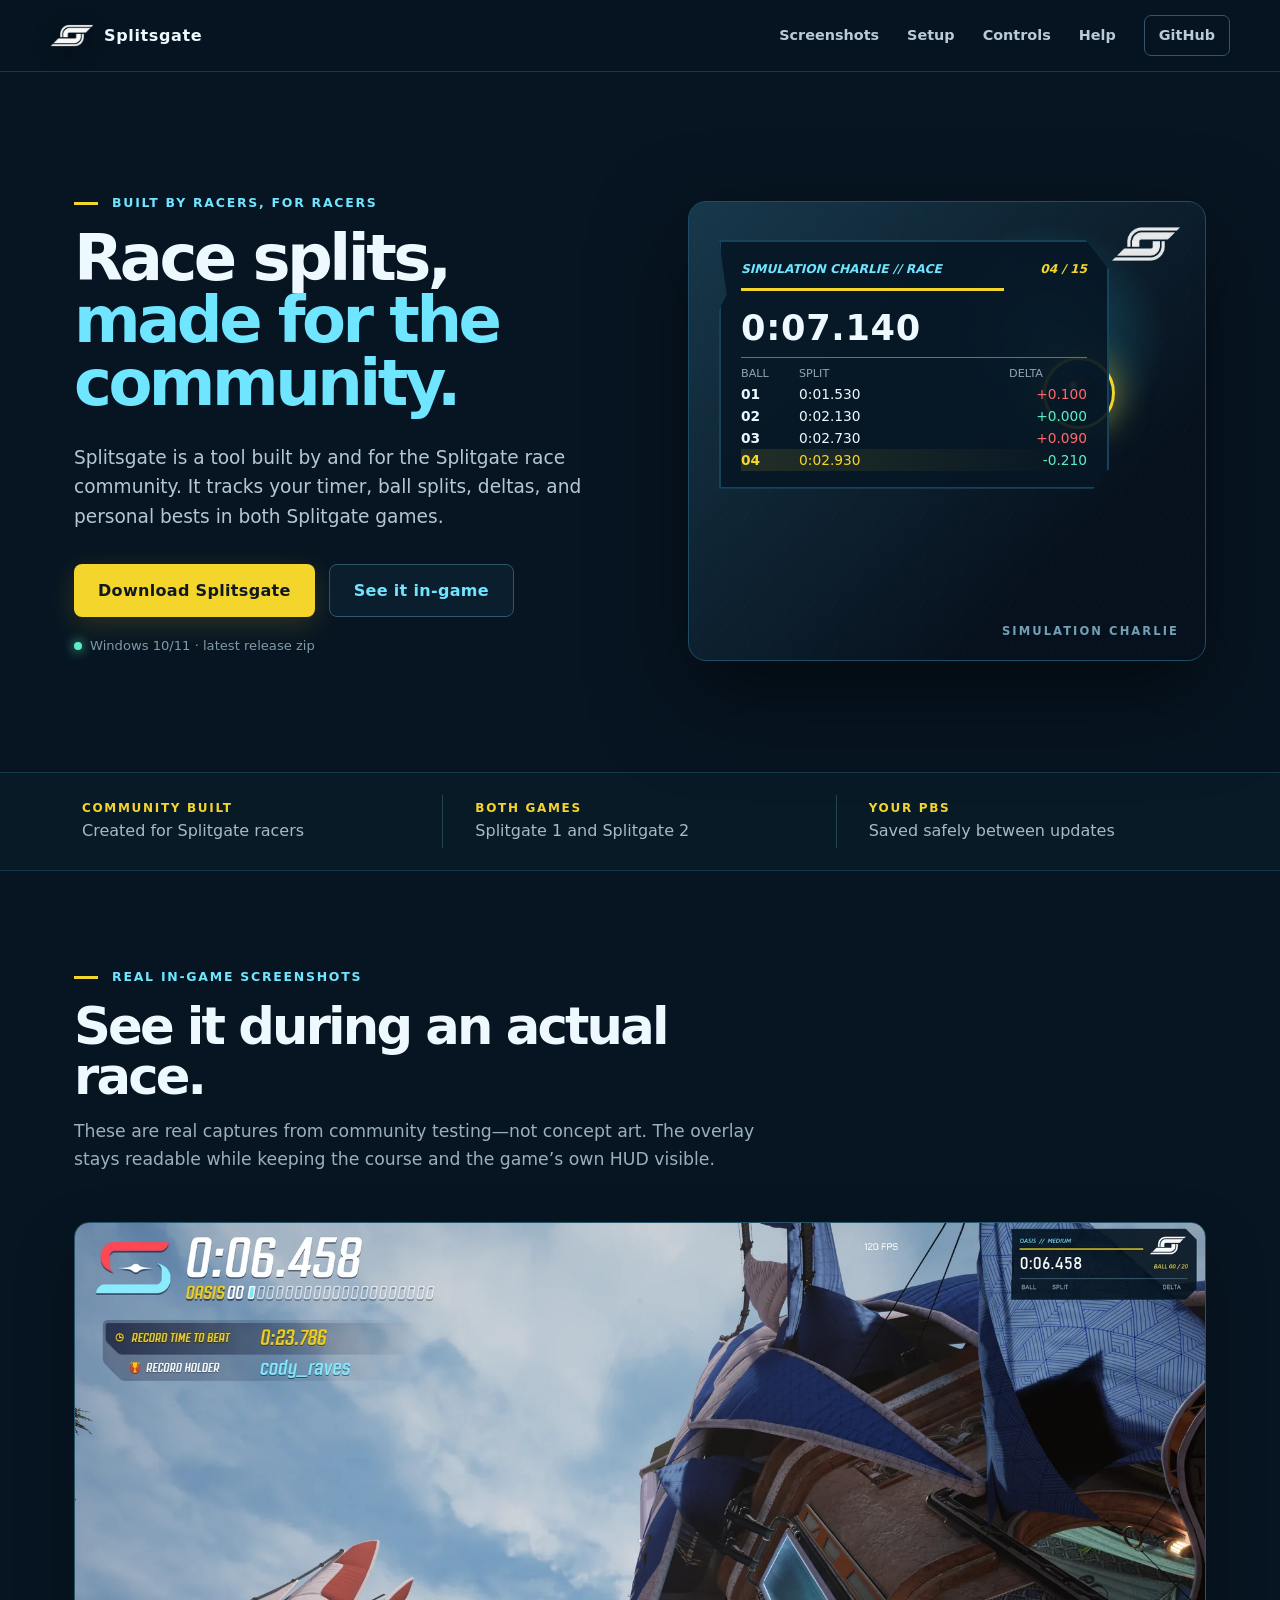
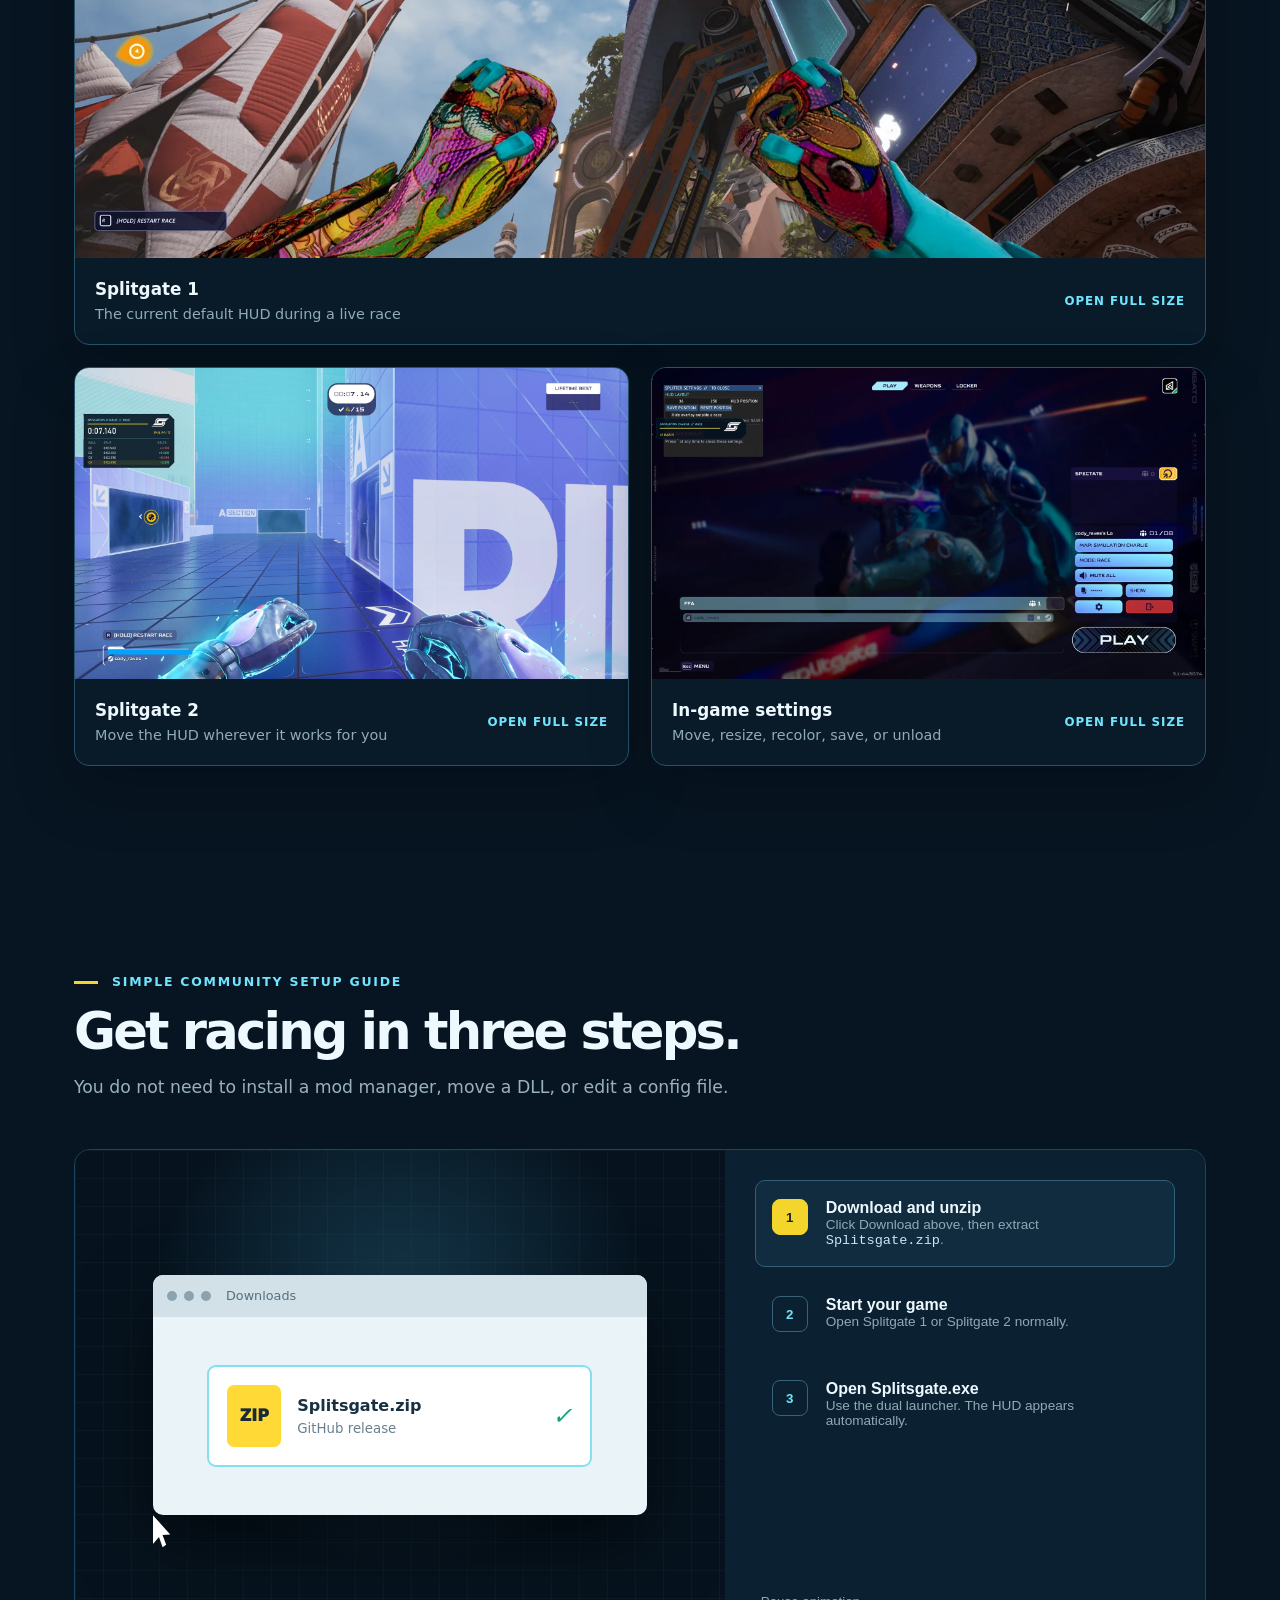
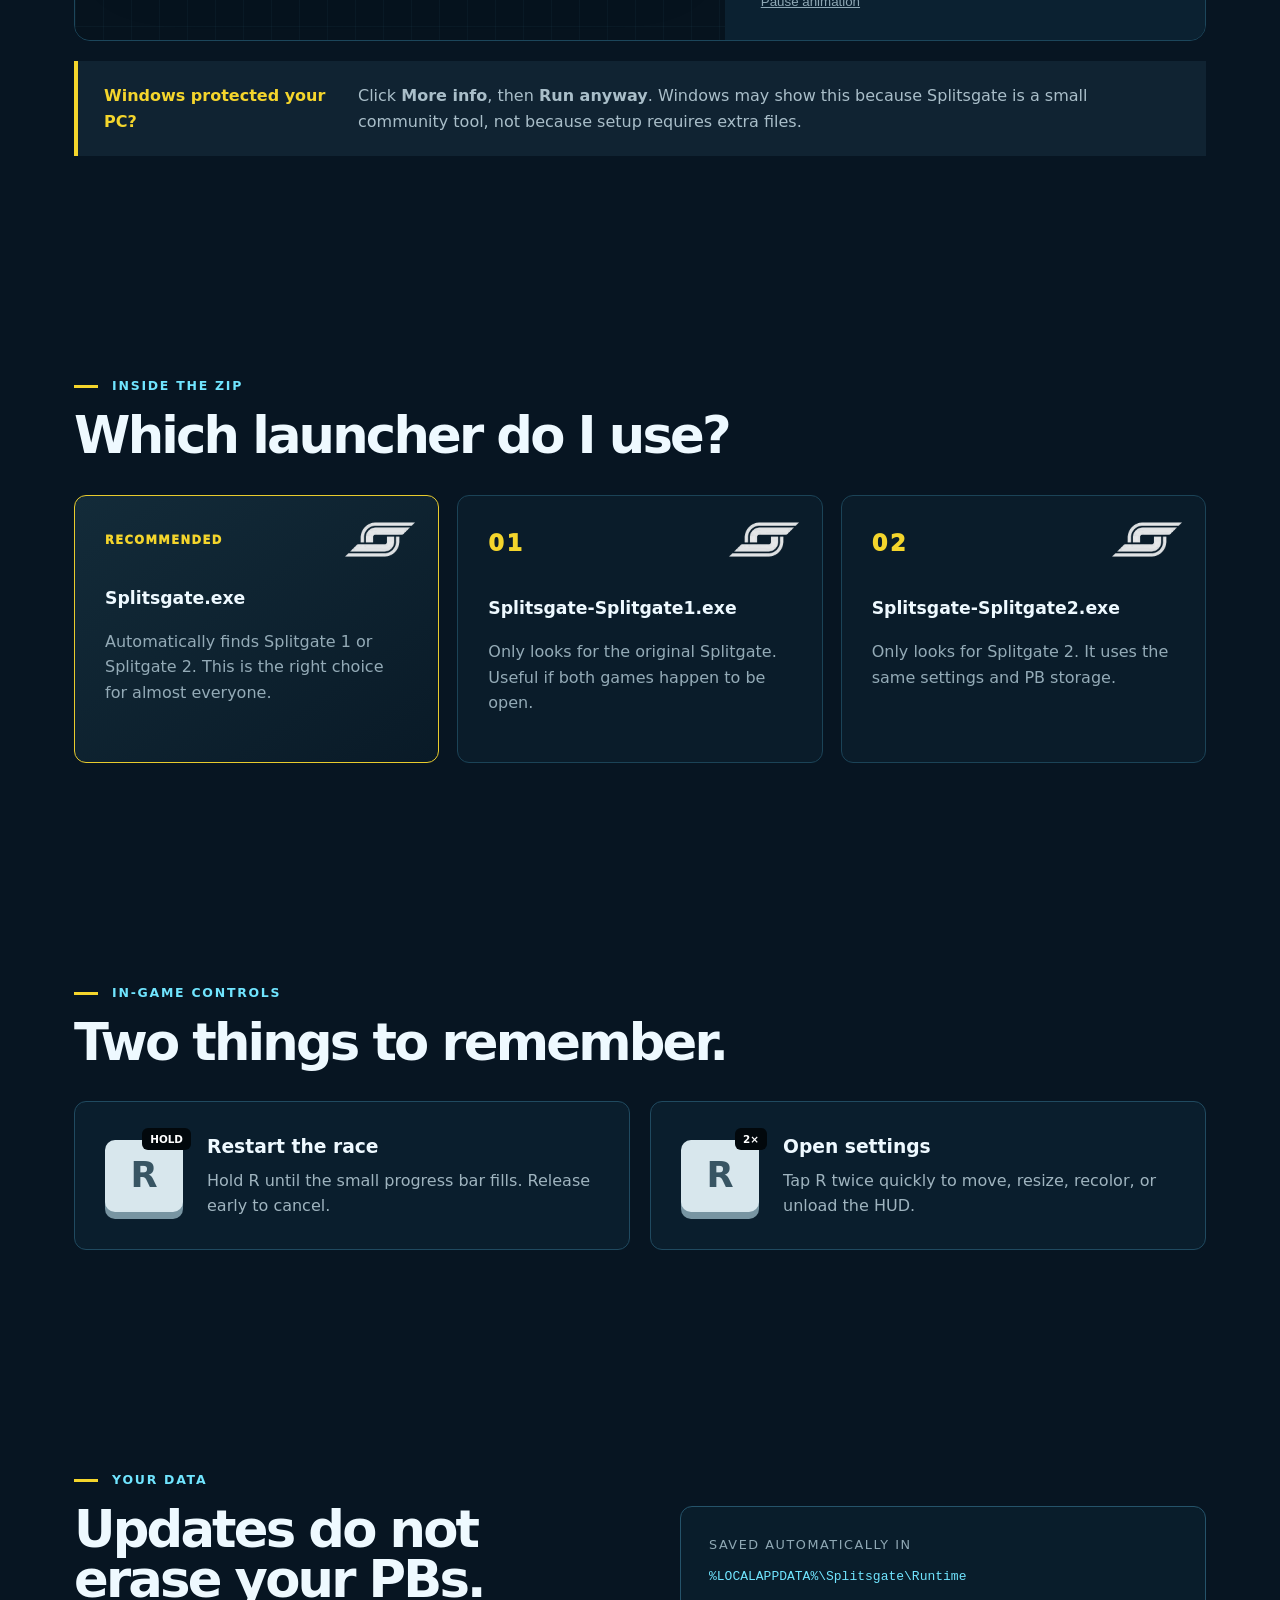
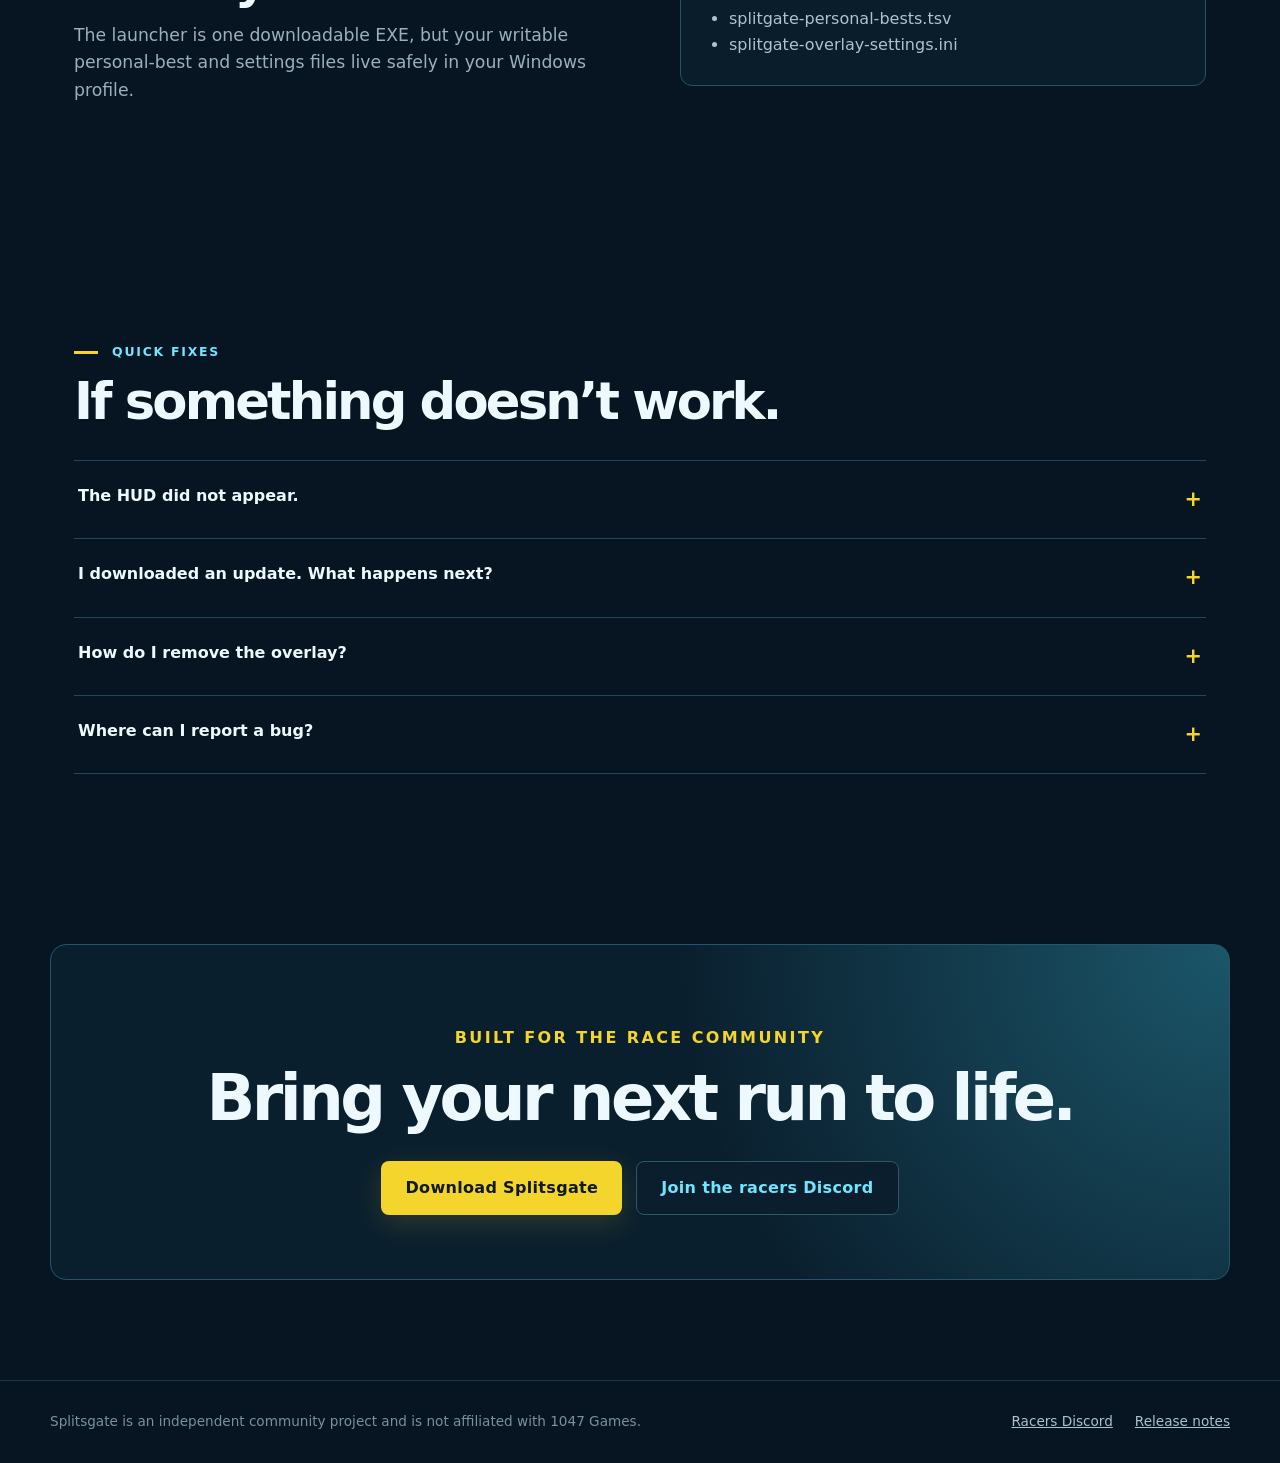
==== docs/index.html @ 1842e8c2 "Replace retired theme screenshot" ====
<!doctype html>
<html lang="en">
<head>
  <meta charset="utf-8">
  <meta name="viewport" content="width=device-width,initial-scale=1">
  <meta name="description" content="Splitsgate is a race splits overlay built by and for the Splitgate race community, with support for Splitgate 1 and Splitgate 2.">
  <meta name="theme-color" content="#071522">
  <title>Splitsgate — Community Race Overlay</title>
  <link rel="stylesheet" href="styles.css">
  <link rel="stylesheet" href="logos.css">
  <link rel="stylesheet" href="screenshots.css">
</head>
<body>
  <header class="nav">
    <a class="brand" href="#top" aria-label="Splitsgate home"><img class="brand-mark" src="assets/splitgate-mark.png" alt=""><span>Splitsgate</span></a>
    <nav aria-label="Main navigation">
      <a href="#screenshots">Screenshots</a><a href="#setup">Setup</a><a href="#controls">Controls</a><a href="#help">Help</a>
      <a class="nav-github" href="https://github.com/cody-raves/Splitsgate">GitHub</a>
    </nav>
  </header>

  <main id="top">
    <section class="hero">
      <div class="hero-copy">
        <p class="eyebrow"><span></span> Built by racers, for racers</p>
        <h1>Race splits,<br><em>made for the community.</em></h1>
        <p class="lead">Splitsgate is a tool built by and for the Splitgate race community. It tracks your timer, ball splits, deltas, and personal bests in both Splitgate games.</p>
        <div class="hero-actions">
          <a id="download-primary" class="button primary" href="https://github.com/cody-raves/Splitsgate/releases/latest/download/Splitsgate.zip">Download Splitsgate</a>
          <a class="button secondary" href="#screenshots">See it in-game</a>
        </div>
        <p class="release-note"><span id="release-dot"></span><span id="release-label">Windows 10/11 · latest release zip</span></p>
      </div>
      <div class="hud-demo" aria-label="Animated example of the Splitsgate overlay">
        <div class="scan"></div>
        <div class="game-label">SIMULATION CHARLIE</div>
        <img class="demo-logo" src="assets/splitgate-mark.png" alt="Splitgate mark">
        <div class="race-orb"></div>
        <div class="hud-card">
          <div class="hud-title"><span>SIMULATION CHARLIE // RACE</span><b>04 / 15</b></div>
          <div class="yellow-rule"></div>
          <div class="hud-time">0:07.140</div>
          <div class="hud-cols"><span>BALL</span><span>SPLIT</span><span>DELTA</span></div>
          <div class="split"><b>01</b><span>0:01.530</span><i class="bad">+0.100</i></div>
          <div class="split"><b>02</b><span>0:02.130</span><i>+0.000</i></div>
          <div class="split"><b>03</b><span>0:02.730</span><i class="bad">+0.090</i></div>
          <div class="split current"><b>04</b><span>0:02.930</span><i>-0.210</i></div>
        </div>
      </div>
    </section>

    <section class="trust-strip" aria-label="Project highlights">
      <div><strong>COMMUNITY BUILT</strong><span>Created for Splitgate racers</span></div>
      <div><strong>BOTH GAMES</strong><span>Splitgate 1 and Splitgate 2</span></div>
      <div><strong>YOUR PBS</strong><span>Saved safely between updates</span></div>
    </section>

    <section id="screenshots" class="section screenshots">
      <div class="section-heading">
        <p class="eyebrow"><span></span> Real in-game screenshots</p>
        <h2>See it during an actual race.</h2>
        <p>These are real captures from community testing—not concept art. The overlay stays readable while keeping the course and the game’s own HUD visible.</p>
      </div>
      <div class="screenshot-grid">
        <figure class="screenshot-card featured">
          <a href="assets/in-game-splitgate1.webp" target="_blank" rel="noopener"><img src="assets/in-game-splitgate1.webp" alt="Current default Splitsgate overlay during a Splitgate 1 race" loading="lazy"></a>
          <figcaption><div><strong>Splitgate 1</strong><span>The current default HUD during a live race</span></div><b>Open full size</b></figcaption>
        </figure>
        <figure class="screenshot-card">
          <a href="assets/in-game-splitgate2.webp" target="_blank" rel="noopener"><img src="assets/in-game-splitgate2.webp" alt="Splitsgate overlay positioned on the left during a Splitgate 2 race" loading="lazy"></a>
          <figcaption><div><strong>Splitgate 2</strong><span>Move the HUD wherever it works for you</span></div><b>Open full size</b></figcaption>
        </figure>
        <figure class="screenshot-card">
          <a href="assets/settings-menu.webp" target="_blank" rel="noopener"><img src="assets/settings-menu.webp" alt="Splitsgate settings menu for moving and configuring the overlay" loading="lazy"></a>
          <figcaption><div><strong>In-game settings</strong><span>Move, resize, recolor, save, or unload</span></div><b>Open full size</b></figcaption>
        </figure>
      </div>
    </section>

    <section id="setup" class="section setup">
      <div class="section-heading">
        <p class="eyebrow"><span></span> Simple community setup guide</p>
        <h2>Get racing in three steps.</h2>
        <p>You do not need to install a mod manager, move a DLL, or edit a config file.</p>
      </div>

      <div class="tutorial">
        <div class="tutorial-stage" aria-live="polite">
          <div class="desktop-grid"></div>
          <div class="scene scene-download active" data-scene="0">
            <div class="browser-window">
              <div class="window-bar"><i></i><i></i><i></i><span>Downloads</span></div>
              <div class="download-file"><span class="zip-icon">ZIP</span><div><b>Splitsgate.zip</b><small>GitHub release</small></div><em>✓</em></div>
              <div class="cursor cursor-one"></div>
            </div>
          </div>
          <div class="scene scene-game" data-scene="1">
            <div class="game-window"><div class="game-logo"><img src="assets/splitgate-mark.png" alt=""><strong>SPLITGATE</strong></div><p>Start the game and wait for the menu.</p><div class="status-pill">GAME RUNNING</div></div>
            <div class="cursor cursor-two"></div>
          </div>
          <div class="scene scene-launch" data-scene="2">
            <div class="folder-window">
              <div class="window-bar"><i></i><i></i><i></i><span>Splitsgate</span></div>
              <div class="exe-file"><span class="exe-icon"><img src="assets/splitgate-mark.png" alt=""></span><b>Splitsgate.exe</b><small>Double-click</small></div>
              <div class="mini-overlay">HUD LOADED <span>✓</span></div>
            </div>
            <div class="cursor cursor-three"></div>
          </div>
        </div>

        <div class="tutorial-steps" role="tablist" aria-label="Setup tutorial steps">
          <button class="tutorial-step active" data-step="0" role="tab" aria-selected="true"><b>1</b><span><strong>Download and unzip</strong><small>Click Download above, then extract <code>Splitsgate.zip</code>.</small></span></button>
          <button class="tutorial-step" data-step="1" role="tab" aria-selected="false"><b>2</b><span><strong>Start your game</strong><small>Open Splitgate 1 or Splitgate 2 normally.</small></span></button>
          <button class="tutorial-step" data-step="2" role="tab" aria-selected="false"><b>3</b><span><strong>Open Splitsgate.exe</strong><small>Use the dual launcher. The HUD appears automatically.</small></span></button>
          <button id="tutorial-toggle" class="pause" type="button" aria-label="Pause animated tutorial">Pause animation</button>
        </div>
      </div>

      <aside class="windows-note"><b>Windows protected your PC?</b><span>Click <strong>More info</strong>, then <strong>Run anyway</strong>. Windows may show this because Splitsgate is a small community tool, not because setup requires extra files.</span></aside>
    </section>

    <section class="section launchers">
      <div class="section-heading compact"><p class="eyebrow"><span></span> Inside the zip</p><h2>Which launcher do I use?</h2></div>
      <div class="launcher-grid">
        <article class="launcher recommended"><img class="launcher-logo" src="assets/splitgate-mark.png" alt=""><span class="tag">RECOMMENDED</span><h3>Splitsgate.exe</h3><p>Automatically finds Splitgate 1 or Splitgate 2. This is the right choice for almost everyone.</p></article>
        <article class="launcher"><img class="launcher-logo" src="assets/splitgate-mark.png" alt=""><span class="game-number">01</span><h3>Splitsgate-Splitgate1.exe</h3><p>Only looks for the original Splitgate. Useful if both games happen to be open.</p></article>
        <article class="launcher"><img class="launcher-logo" src="assets/splitgate-mark.png" alt=""><span class="game-number">02</span><h3>Splitsgate-Splitgate2.exe</h3><p>Only looks for Splitgate 2. It uses the same settings and PB storage.</p></article>
      </div>
    </section>

    <section id="controls" class="section controls">
      <div class="section-heading compact"><p class="eyebrow"><span></span> In-game controls</p><h2>Two things to remember.</h2></div>
      <div class="control-grid">
        <article><div class="key"><span>HOLD</span>R</div><div><h3>Restart the race</h3><p>Hold R until the small progress bar fills. Release early to cancel.</p></div></article>
        <article><div class="key"><span>2×</span>R</div><div><h3>Open settings</h3><p>Tap R twice quickly to move, resize, recolor, or unload the HUD.</p></div></article>
      </div>
    </section>

    <section class="section saves">
      <div><p class="eyebrow"><span></span> Your data</p><h2>Updates do not erase your PBs.</h2><p>The launcher is one downloadable EXE, but your writable personal-best and settings files live safely in your Windows profile.</p></div>
      <div class="path-card"><span>Saved automatically in</span><code>%LOCALAPPDATA%\Splitsgate\Runtime</code><ul><li>splitgate-personal-bests.tsv</li><li>splitgate-overlay-settings.ini</li></ul></div>
    </section>

    <section id="help" class="section help">
      <div class="section-heading compact"><p class="eyebrow"><span></span> Quick fixes</p><h2>If something doesn’t work.</h2></div>
      <div class="faq">
        <details><summary>The HUD did not appear.<span>+</span></summary><p>Make sure the game is already running, then open the launcher again. Use the dual <code>Splitsgate.exe</code> unless you have a specific reason not to.</p></details>
        <details><summary>I downloaded an update. What happens next?<span>+</span></summary><p>On launch, Splitsgate checks GitHub. If you approve a new version, it downloads the matching EXE, replaces itself, relaunches, and then loads the HUD. It never interrupts a race.</p></details>
        <details><summary>How do I remove the overlay?<span>+</span></summary><p>Press <code>End</code> in-game, or double-tap R and choose <strong>Unload Overlay</strong>. Closing the game also unloads it.</p></details>
        <details><summary>Where can I report a bug?<span>+</span></summary><p>Open an issue on <a href="https://github.com/cody-raves/Splitsgate/issues">GitHub Issues</a> and include the game, map, difficulty, and a screenshot.</p></details>
      </div>
    </section>

    <section class="final-cta">
      <p>Built for the race community</p>
      <h2>Bring your next run to life.</h2>
      <div class="hero-actions community-actions">
        <a class="button primary download-mirror" href="https://github.com/cody-raves/Splitsgate/releases/latest/download/Splitsgate.zip">Download Splitsgate</a>
        <a class="button secondary" href="https://discord.gg/WHH94nyhW8" target="_blank" rel="noopener">Join the racers Discord</a>
      </div>
    </section>
  </main>

  <footer><span>Splitsgate is an independent community project and is not affiliated with 1047 Games.</span><div class="footer-links"><a href="https://discord.gg/WHH94nyhW8" target="_blank" rel="noopener">Racers Discord</a><a href="https://github.com/cody-raves/Splitsgate/releases/latest">Release notes</a></div></footer>
  <script src="app.js"></script>
</body>
</html>
---- docs/styles.css ----
:root{--ink:#eef9ff;--muted:#9bb0bd;--navy:#071522;--panel:#0a1d2c;--panel2:#102b3c;--cyan:#70e5ff;--yellow:#f4d52c;--red:#ff6969;--green:#5beec6;--line:#1a4962;--max:1180px}*{box-sizing:border-box}html{scroll-behavior:smooth}body{margin:0;background:var(--navy);color:var(--ink);font-family:Inter,ui-sans-serif,system-ui,-apple-system,"Segoe UI",sans-serif;line-height:1.6}a{color:inherit}.nav{height:72px;padding:0 max(24px,calc((100% - var(--max))/2));display:flex;align-items:center;justify-content:space-between;border-bottom:1px solid #17384a;background:#071522e8;backdrop-filter:blur(16px);position:sticky;top:0;z-index:20}.brand{display:flex;gap:10px;align-items:center;text-decoration:none;font-weight:850;letter-spacing:.04em}.brand-mark{display:grid;place-items:center;width:36px;height:28px;background:linear-gradient(150deg,#ff4655 0 48%,#7ce8ff 50%);color:#071522;border-radius:9px 3px;font-style:italic;font-weight:1000}.nav nav{display:flex;align-items:center;gap:28px}.nav nav a{text-decoration:none;color:#b9cbd5;font-weight:700;font-size:.9rem}.nav nav a:hover{color:var(--cyan)}.nav-github{border:1px solid #31566a;border-radius:7px;padding:8px 14px}.hero{max-width:var(--max);margin:auto;min-height:700px;padding:92px 24px 74px;display:grid;grid-template-columns:1.03fr .97fr;gap:64px;align-items:center}.eyebrow{margin:0 0 14px;color:var(--cyan);font-size:.78rem;font-weight:900;letter-spacing:.14em;text-transform:uppercase}.eyebrow span{display:inline-block;width:24px;height:3px;background:var(--yellow);vertical-align:middle;margin-right:8px}.hero h1,.section h2,.final-cta h2{margin:0;font-size:clamp(2.8rem,5vw,5.4rem);line-height:.98;letter-spacing:-.055em}.hero h1 em{font-style:normal;color:var(--cyan)}.lead{font-size:1.16rem;color:#b5c8d2;max-width:610px;margin:28px 0 32px}.hero-actions{display:flex;gap:14px;flex-wrap:wrap}.button{min-height:52px;padding:13px 24px;border-radius:8px;text-decoration:none;font-weight:900;display:inline-flex;align-items:center;justify-content:center;letter-spacing:.02em}.button.primary{background:var(--yellow);color:#101921;box-shadow:0 8px 28px #f4d52c28}.button.primary:hover{background:#ffe45a;transform:translateY(-1px)}.button.secondary{border:1px solid #31566a;color:var(--cyan);background:#0b1e2d}.release-note{font-size:.82rem;color:#829aa8;margin-top:18px}.release-note span:first-child{display:inline-block;width:8px;height:8px;border-radius:50%;background:var(--green);margin-right:8px;box-shadow:0 0 12px var(--green)}.hud-demo{min-height:460px;position:relative;overflow:hidden;border:1px solid #1d4d65;border-radius:18px;background:radial-gradient(circle at 70% 30%,#1a6b82aa,transparent 24%),linear-gradient(135deg,#17384b,#07111d 75%);box-shadow:0 34px 90px #0008}.hud-demo:before{content:"";position:absolute;inset:0;background:linear-gradient(120deg,transparent 48%,#70e5ff0c 49%,transparent 50%);background-size:22px 22px}.scan{position:absolute;inset:-40% 0 auto;height:35%;background:linear-gradient(transparent,#70e5ff12,transparent);animation:scan 5s linear infinite}.game-label{position:absolute;right:26px;bottom:20px;color:#72a0b5;font-weight:800;font-size:.72rem;letter-spacing:.18em}.race-orb{position:absolute;width:72px;height:72px;border:3px solid var(--yellow);border-radius:50%;right:90px;top:155px;box-shadow:0 0 35px #f4d52c88}.race-orb:after{content:"";position:absolute;inset:13px;border-radius:50%;background:radial-gradient(circle at 35% 30%,#fff,#423b46 13%,#111 55%,#38333a)}.hud-card{position:absolute;left:30px;top:38px;width:390px;padding:18px 20px 16px;background:#061725e8;border:2px solid #16435a;clip-path:polygon(0 0,94% 0,100% 12%,100% 92%,96% 100%,0 100%,0 28%,2% 22%);animation:hud-breathe 3s ease-in-out infinite}.hud-title{display:flex;justify-content:space-between;color:var(--cyan);font-weight:900;font-size:.76rem;font-style:italic}.hud-title b{color:var(--yellow)}.yellow-rule{height:3px;background:var(--yellow);width:76%;margin:9px 0}.hud-time{font-size:2.2rem;font-weight:650;letter-spacing:.02em}.hud-cols,.split{display:grid;grid-template-columns:58px 1fr 78px;align-items:center}.hud-cols{color:#8da6b4;font-size:.7rem;border-top:1px solid #38809c;padding-top:7px}.split{font-variant-numeric:tabular-nums;font-size:.86rem}.split i{font-style:normal;text-align:right;color:var(--green)}.split .bad{color:var(--red)}.split.current{color:var(--yellow);background:linear-gradient(90deg,#f4d52c1f,transparent);animation:current-row 1.8s ease-in-out infinite}.trust-strip{border-block:1px solid #17384a;background:#091a27;display:grid;grid-template-columns:repeat(3,1fr);padding:22px max(24px,calc((100% - var(--max))/2))}.trust-strip div{display:flex;flex-direction:column;padding:4px 32px;border-right:1px solid #244353}.trust-strip div:last-child{border:0}.trust-strip strong{color:var(--yellow);font-size:.75rem;letter-spacing:.14em}.trust-strip span{color:#a6bbc6}.section{max-width:var(--max);margin:auto;padding:110px 24px}.section-heading{max-width:720px;margin-bottom:48px}.section-heading h2,.saves h2{font-size:clamp(2.2rem,4vw,4rem)}.section-heading>p:last-child,.saves>div>p:last-child{color:var(--muted);font-size:1.08rem}.section-heading.compact{margin-bottom:34px}.tutorial{display:grid;grid-template-columns:1.15fr .85fr;border:1px solid #1c465b;border-radius:16px;overflow:hidden;background:#091b29}.tutorial-stage{min-height:490px;position:relative;overflow:hidden;background:radial-gradient(circle at 50% 35%,#173c50,transparent 55%),#06131e}.desktop-grid{position:absolute;inset:0;background-image:linear-gradient(#70e5ff09 1px,transparent 1px),linear-gradient(90deg,#70e5ff09 1px,transparent 1px);background-size:28px 28px}.scene{position:absolute;inset:0;display:grid;place-items:center;opacity:0;transform:translateY(18px) scale(.98);transition:.5s ease;pointer-events:none}.scene.active{opacity:1;transform:none}.browser-window,.folder-window{width:76%;min-height:240px;border-radius:10px;background:#eaf3f7;color:#183141;box-shadow:0 30px 70px #0008;overflow:hidden}.window-bar{height:42px;background:#d2e0e7;display:flex;align-items:center;gap:7px;padding:0 14px;color:#547080;font-size:.8rem}.window-bar i{width:10px;height:10px;border-radius:50%;background:#8ca3af}.window-bar span{margin-left:8px}.download-file,.exe-file{margin:48px auto;width:78%;display:flex;align-items:center;gap:16px;padding:18px;background:white;border:2px solid #84dff0;border-radius:9px}.download-file div{display:flex;flex-direction:column}.download-file small,.exe-file small{color:#69808c}.download-file em{margin-left:auto;color:#13a17e;font-size:1.5rem}.zip-icon,.exe-icon{display:grid;place-items:center;width:54px;height:62px;border-radius:7px;background:#ffd935;color:#182a34;font-weight:950}.exe-file{display:grid;grid-template-columns:58px 1fr}.exe-file small{grid-column:2}.exe-icon{grid-row:1/3;background:linear-gradient(145deg,#ff4655 48%,#72e6ff 50%);font-size:1.8rem}.game-window{text-align:center}.game-logo{font-weight:1000;font-style:italic;font-size:clamp(2.5rem,6vw,5.5rem);letter-spacing:-.05em;color:white;text-shadow:5px 5px #173b52}.game-window p{color:#a9c1ce}.status-pill{display:inline-block;border:1px solid #43e3ba;color:#43e3ba;padding:8px 16px;border-radius:30px;font-weight:900;font-size:.76rem;letter-spacing:.13em}.mini-overlay{margin:-25px 24px 20px auto;width:max-content;background:#071b2a;color:var(--cyan);border:2px solid #236580;padding:10px 16px;border-radius:6px;font-weight:900;box-shadow:0 12px 30px #0005}.mini-overlay span{color:var(--green)}.cursor{position:absolute;width:24px;height:32px;background:white;clip-path:polygon(0 0,0 90%,25% 68%,40% 100%,55% 92%,40% 62%,72% 60%);filter:drop-shadow(2px 3px 1px #0007)}.active .cursor-one{animation:cursor-one 3.7s ease-in-out infinite}.active .cursor-two{animation:cursor-two 3.7s ease-in-out infinite}.active .cursor-three{animation:cursor-three 3.7s ease-in-out infinite}.tutorial-steps{padding:30px;background:#0b2131;display:flex;flex-direction:column;gap:10px}.tutorial-step{border:1px solid transparent;background:transparent;color:var(--ink);text-align:left;padding:18px 16px;border-radius:10px;display:grid;grid-template-columns:42px 1fr;gap:12px;cursor:pointer}.tutorial-step>b{display:grid;place-items:center;width:36px;height:36px;border:1px solid #376278;border-radius:8px;color:var(--cyan)}.tutorial-step span{display:flex;flex-direction:column}.tutorial-step strong{font-size:1rem}.tutorial-step small{color:#91a9b6;font-size:.85rem}.tutorial-step code{color:#c7e7f4}.tutorial-step.active{background:#102c3e;border-color:#2f6179}.tutorial-step.active>b{background:var(--yellow);border-color:var(--yellow);color:#18242b}.pause{margin-top:auto;align-self:flex-start;border:0;background:transparent;color:#8fa8b5;text-decoration:underline;cursor:pointer}.windows-note{display:grid;grid-template-columns:230px 1fr;gap:24px;margin-top:20px;padding:22px 26px;border-left:4px solid var(--yellow);background:#102332;color:#a9bec9}.windows-note b{color:var(--yellow)}.launcher-grid{display:grid;grid-template-columns:repeat(3,1fr);gap:18px}.launcher{position:relative;min-height:240px;padding:30px;border:1px solid #1b4357;background:#0a1c2a;border-radius:12px}.launcher.recommended{border-color:#e8cb2d;background:linear-gradient(145deg,#132b39,#091a27)}.tag,.game-number{color:var(--yellow);font-size:.72rem;font-weight:950;letter-spacing:.12em}.game-number{font-size:1.4rem}.launcher h3{margin:34px 0 10px;font-size:1.08rem;overflow-wrap:anywhere}.launcher p{color:#94abb7}.control-grid{display:grid;grid-template-columns:1fr 1fr;gap:20px}.control-grid article{display:flex;align-items:center;gap:24px;padding:30px;border:1px solid #204a60;border-radius:12px;background:#0a1e2d}.control-grid h3{margin:0 0 6px}.control-grid p{margin:0;color:#9fb4bf}.key{position:relative;flex:0 0 78px;height:72px;display:grid;place-items:center;border-radius:10px;background:#d8e7ed;color:#385563;font-size:2.2rem;font-weight:900;box-shadow:0 7px #7895a2}.key span{position:absolute;right:-8px;top:-12px;padding:3px 8px;border-radius:6px;background:#02080c;color:white;font-size:.65rem}.saves{display:grid;grid-template-columns:1fr 1fr;gap:80px;align-items:center}.path-card{border:1px solid #25536a;padding:28px;border-radius:12px;background:#091d2b;overflow:hidden}.path-card>span{display:block;color:#8fa8b4;font-size:.8rem;text-transform:uppercase;letter-spacing:.12em}.path-card code{display:block;color:var(--cyan);margin:12px 0 18px;overflow-wrap:anywhere}.path-card ul{margin:0;padding-left:20px;color:#afc3cd}.faq{border-top:1px solid #20485c}.faq details{border-bottom:1px solid #20485c}.faq summary{list-style:none;cursor:pointer;padding:22px 4px;font-weight:800;display:flex;justify-content:space-between}.faq summary::-webkit-details-marker{display:none}.faq summary span{color:var(--yellow);font-size:1.3rem}.faq details[open] summary span{transform:rotate(45deg)}.faq p{color:#a1b6c1;margin:0 0 24px;max-width:850px}.faq a{color:var(--cyan)}.final-cta{margin:60px auto 100px;max-width:var(--max);padding:64px;border:1px solid #26546c;border-radius:16px;background:radial-gradient(circle at 100% 0,#1b5669,transparent 45%),#0a1f2e;text-align:center}.final-cta p{color:var(--yellow);font-weight:900;letter-spacing:.15em;text-transform:uppercase}.final-cta h2{font-size:clamp(2.2rem,5vw,4.6rem);margin-bottom:32px}footer{border-top:1px solid #17384a;padding:30px max(24px,calc((100% - var(--max))/2));display:flex;justify-content:space-between;color:#78919e;font-size:.85rem}footer a{color:#a9c3cf}@keyframes scan{to{transform:translateY(680px)}}@keyframes hud-breathe{50%{transform:translateY(-4px);box-shadow:0 12px 36px #70e5ff13}}@keyframes current-row{50%{background-color:#f4d52c1b}}@keyframes cursor-one{0%,18%{transform:translate(220px,70px)}45%,70%{transform:translate(130px,220px) scale(.9)}100%{transform:translate(220px,70px)}}@keyframes cursor-two{0%,20%{transform:translate(250px,300px)}55%,75%{transform:translate(340px,250px) scale(.9)}100%{transform:translate(250px,300px)}}@keyframes cursor-three{0%,18%{transform:translate(310px,70px)}50%,75%{transform:translate(175px,236px) scale(.9)}100%{transform:translate(310px,70px)}}@media(max-width:900px){.nav nav a:not(.nav-github){display:none}.hero{grid-template-columns:1fr;padding-top:60px}.hud-demo{min-height:430px}.trust-strip{grid-template-columns:1fr}.trust-strip div{border-right:0;border-bottom:1px solid #244353;padding:14px 4px}.tutorial{grid-template-columns:1fr}.tutorial-stage{min-height:400px}.launcher-grid,.control-grid,.saves{grid-template-columns:1fr}.windows-note{grid-template-columns:1fr;gap:6px}.saves{gap:30px}}@media(max-width:560px){.nav{padding-inline:16px}.hero,.section{padding-left:18px;padding-right:18px}.hero h1{font-size:2.8rem}.hud-card{left:14px;right:14px;width:auto;transform:scale(.88);transform-origin:left top}.tutorial-stage{min-height:330px}.browser-window,.folder-window{width:88%}.final-cta{margin-inline:16px;padding:40px 18px}.control-grid article{align-items:flex-start}.nav-github{padding:7px 10px}footer{flex-direction:column;gap:12px}}@media(prefers-reduced-motion:reduce){*{scroll-behavior:auto!important}.scan,.hud-card,.split.current,.cursor{animation:none!important}.scene{transition:none}}
---- docs/logos.css ----
.brand-mark {
  width: 44px;
  height: 32px;
  object-fit: contain;
  background: none;
  border-radius: 0;
  filter: drop-shadow(0 4px 10px #0008);
}

.demo-logo {
  position: absolute;
  right: 24px;
  top: 24px;
  width: 70px;
  max-height: 48px;
  object-fit: contain;
  opacity: .92;
}

.game-logo {
  display: flex;
  align-items: center;
  justify-content: center;
  gap: 18px;
}

.game-logo img {
  width: clamp(90px, 13vw, 150px);
  max-height: 90px;
  object-fit: contain;
}

.game-logo strong {
  font: inherit;
}

.exe-icon {
  background: #071522;
  padding: 6px;
}

.exe-icon img {
  width: 100%;
  max-height: 48px;
  object-fit: contain;
}

.launcher-logo {
  position: absolute;
  right: 22px;
  top: 20px;
  width: 72px;
  height: 48px;
  object-fit: contain;
  opacity: .9;
}

@media (max-width: 560px) {
  .demo-logo { width: 54px; }
  .game-logo { gap: 10px; }
  .game-logo strong { font-size: 2rem; }
}
---- docs/screenshots.css ----
.screenshots {
  padding-top: 96px;
  padding-bottom: 96px;
}

.screenshot-grid {
  display: grid;
  grid-template-columns: 1fr 1fr;
  gap: 22px;
}

.screenshot-card {
  margin: 0;
  overflow: hidden;
  border: 1px solid #24536a;
  border-radius: 15px;
  background: #091b29;
  box-shadow: 0 24px 60px #0004;
}

.screenshot-card.featured {
  grid-column: 1 / -1;
}

.screenshot-card > a {
  display: block;
  overflow: hidden;
  background: #02070b;
}

.screenshot-card img {
  display: block;
  width: 100%;
  aspect-ratio: 16 / 9;
  object-fit: cover;
  transition: transform .35s ease, filter .35s ease;
}

.screenshot-card a:hover img {
  transform: scale(1.015);
  filter: brightness(1.06);
}

.screenshot-card figcaption {
  display: flex;
  align-items: center;
  justify-content: space-between;
  gap: 20px;
  padding: 18px 20px;
}

.screenshot-card figcaption div {
  display: flex;
  flex-direction: column;
}

.screenshot-card figcaption strong {
  font-size: 1.05rem;
}

.screenshot-card figcaption span {
  color: #91aab7;
  font-size: .9rem;
}

.screenshot-card figcaption > b {
  color: var(--cyan);
  font-size: .74rem;
  letter-spacing: .08em;
  text-transform: uppercase;
  white-space: nowrap;
}

.community-actions {
  justify-content: center;
}

.footer-links {
  display: flex;
  gap: 22px;
}

@media (max-width: 900px) {
  .screenshot-grid {
    grid-template-columns: 1fr;
  }

  .screenshot-card.featured {
    grid-column: auto;
  }
}

@media (max-width: 560px) {
  .screenshot-card figcaption {
    align-items: flex-start;
    flex-direction: column;
    gap: 8px;
  }

  .community-actions .button {
    width: 100%;
  }

  .footer-links {
    flex-direction: column;
    gap: 6px;
  }
}
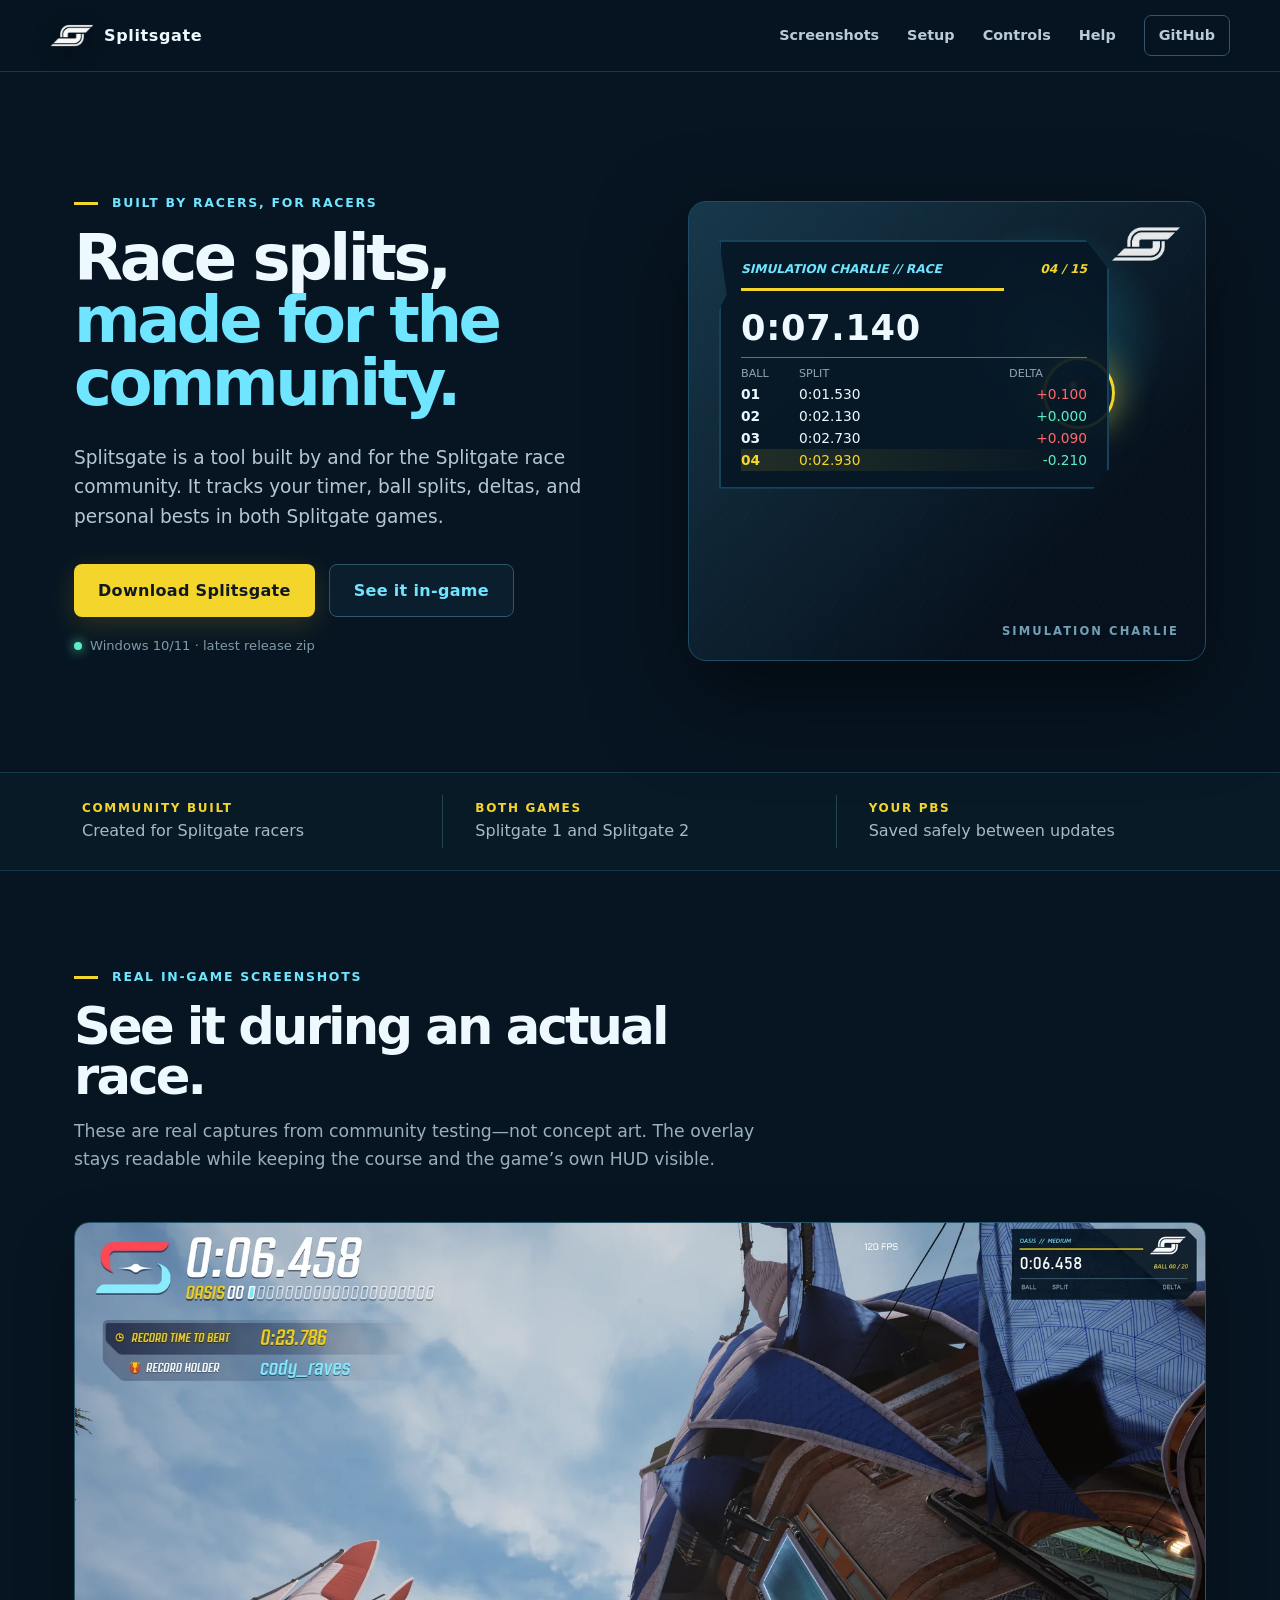
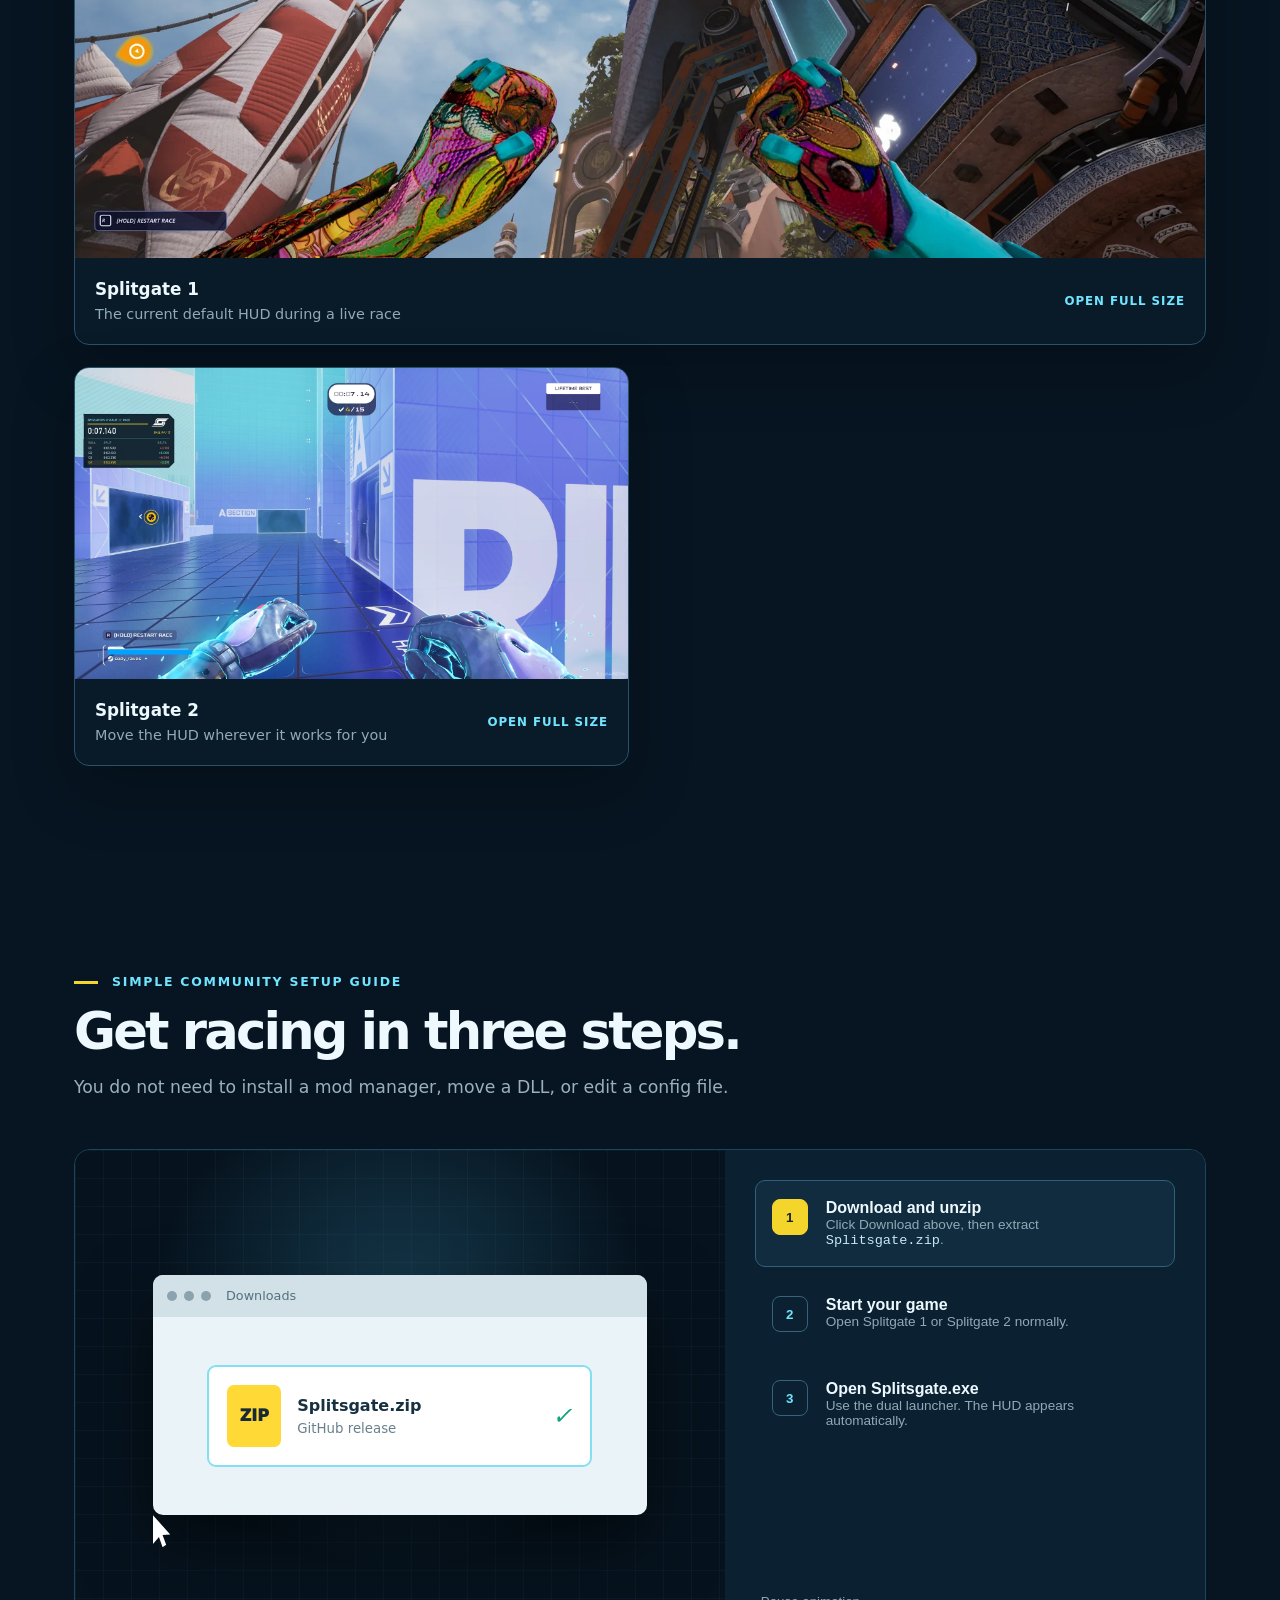
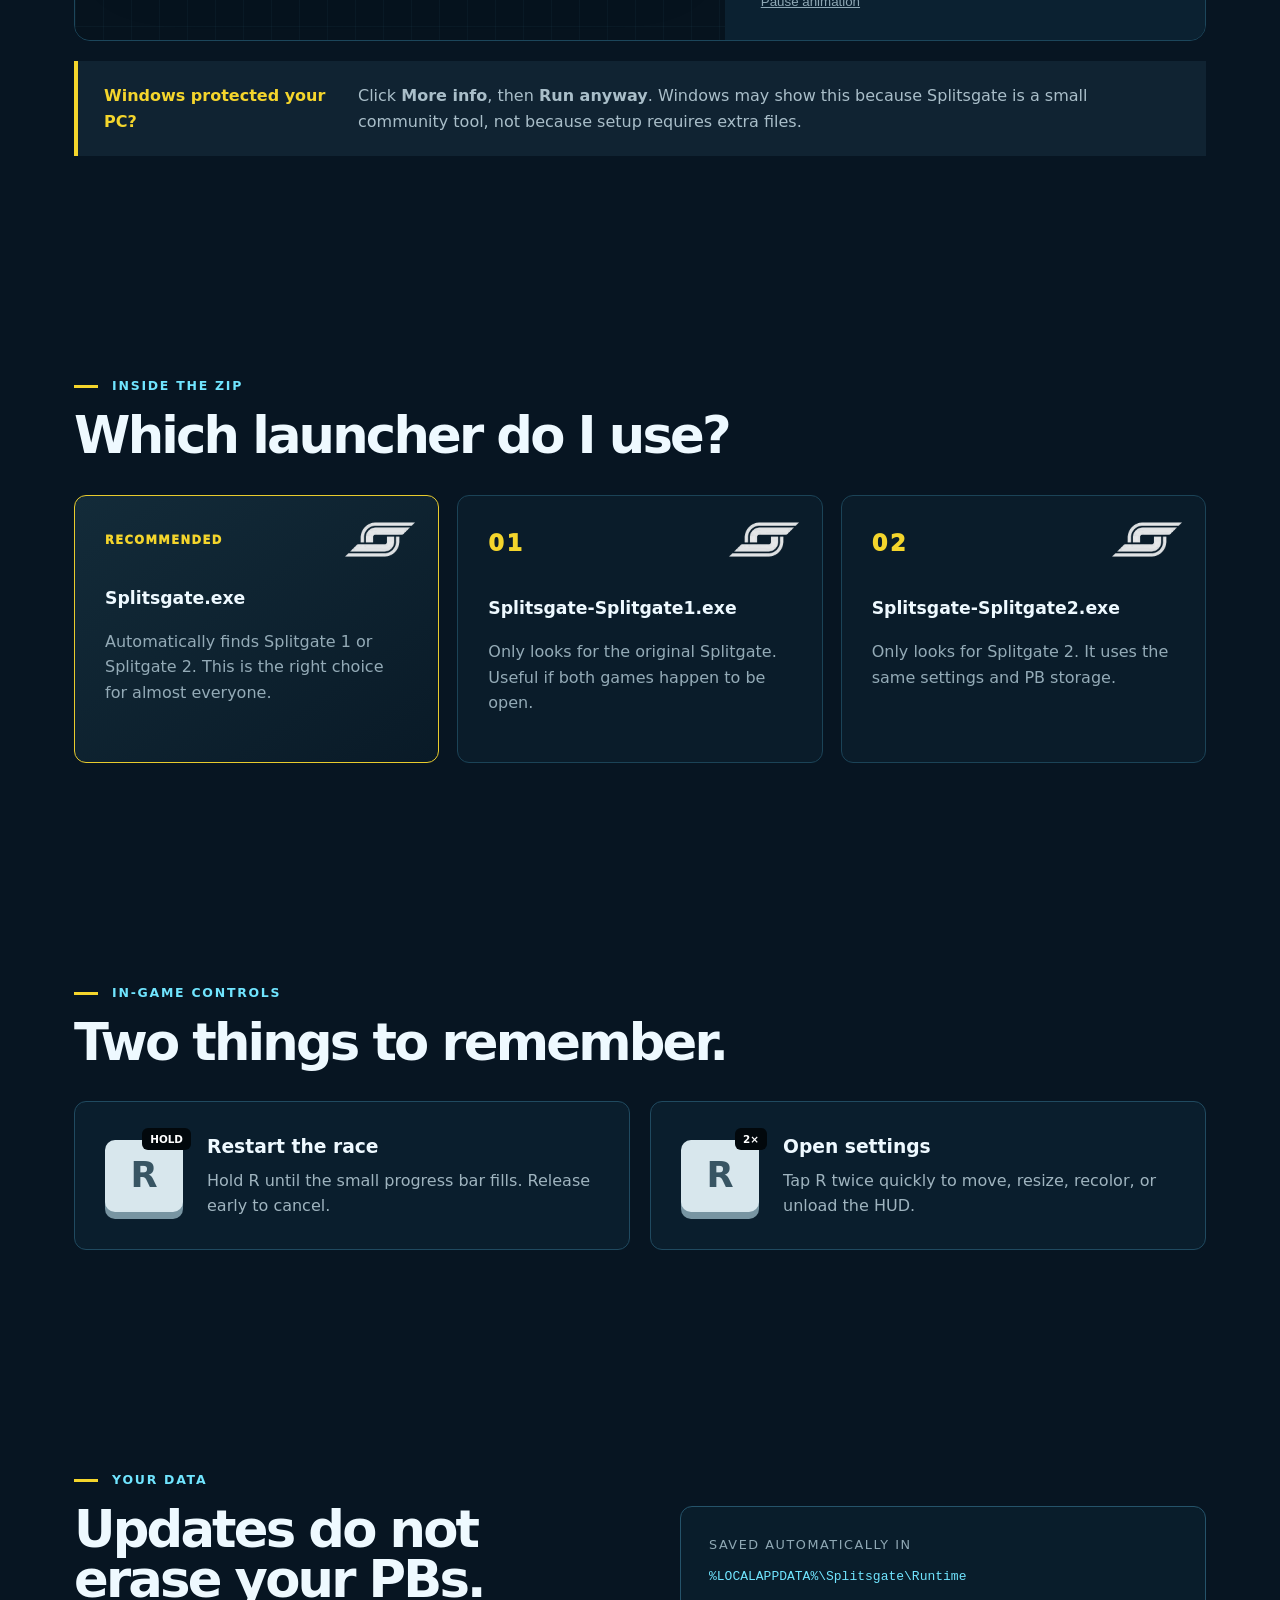
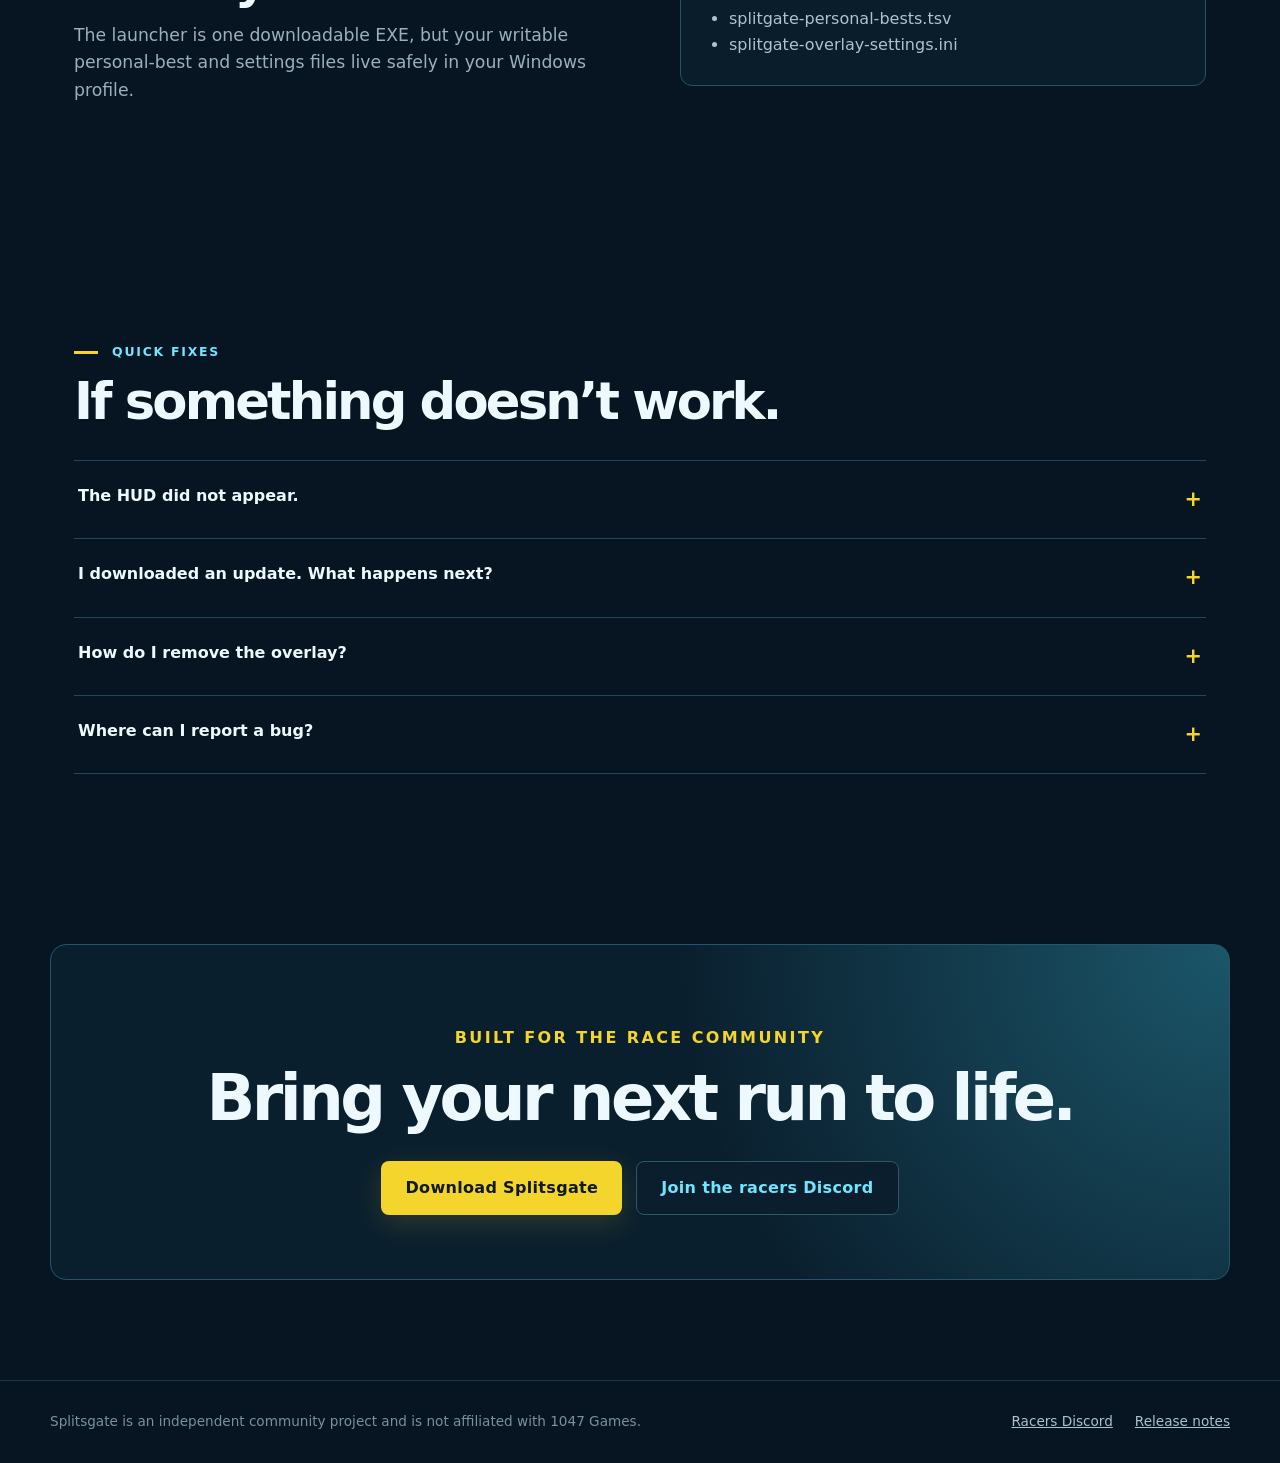
==== commit 895bd067: "Remove outdated settings screenshot" ====
--- a/docs/index.html
+++ b/docs/index.html
@@ -69,10 +69,6 @@
         <figure class="screenshot-card">
           <a href="assets/in-game-splitgate2.webp" target="_blank" rel="noopener"><img src="assets/in-game-splitgate2.webp" alt="Splitsgate overlay positioned on the left during a Splitgate 2 race" loading="lazy"></a>
           <figcaption><div><strong>Splitgate 2</strong><span>Move the HUD wherever it works for you</span></div><b>Open full size</b></figcaption>
-        </figure>
-        <figure class="screenshot-card">
-          <a href="assets/settings-menu.webp" target="_blank" rel="noopener"><img src="assets/settings-menu.webp" alt="Splitsgate settings menu for moving and configuring the overlay" loading="lazy"></a>
-          <figcaption><div><strong>In-game settings</strong><span>Move, resize, recolor, save, or unload</span></div><b>Open full size</b></figcaption>
         </figure>
       </div>
     </section>
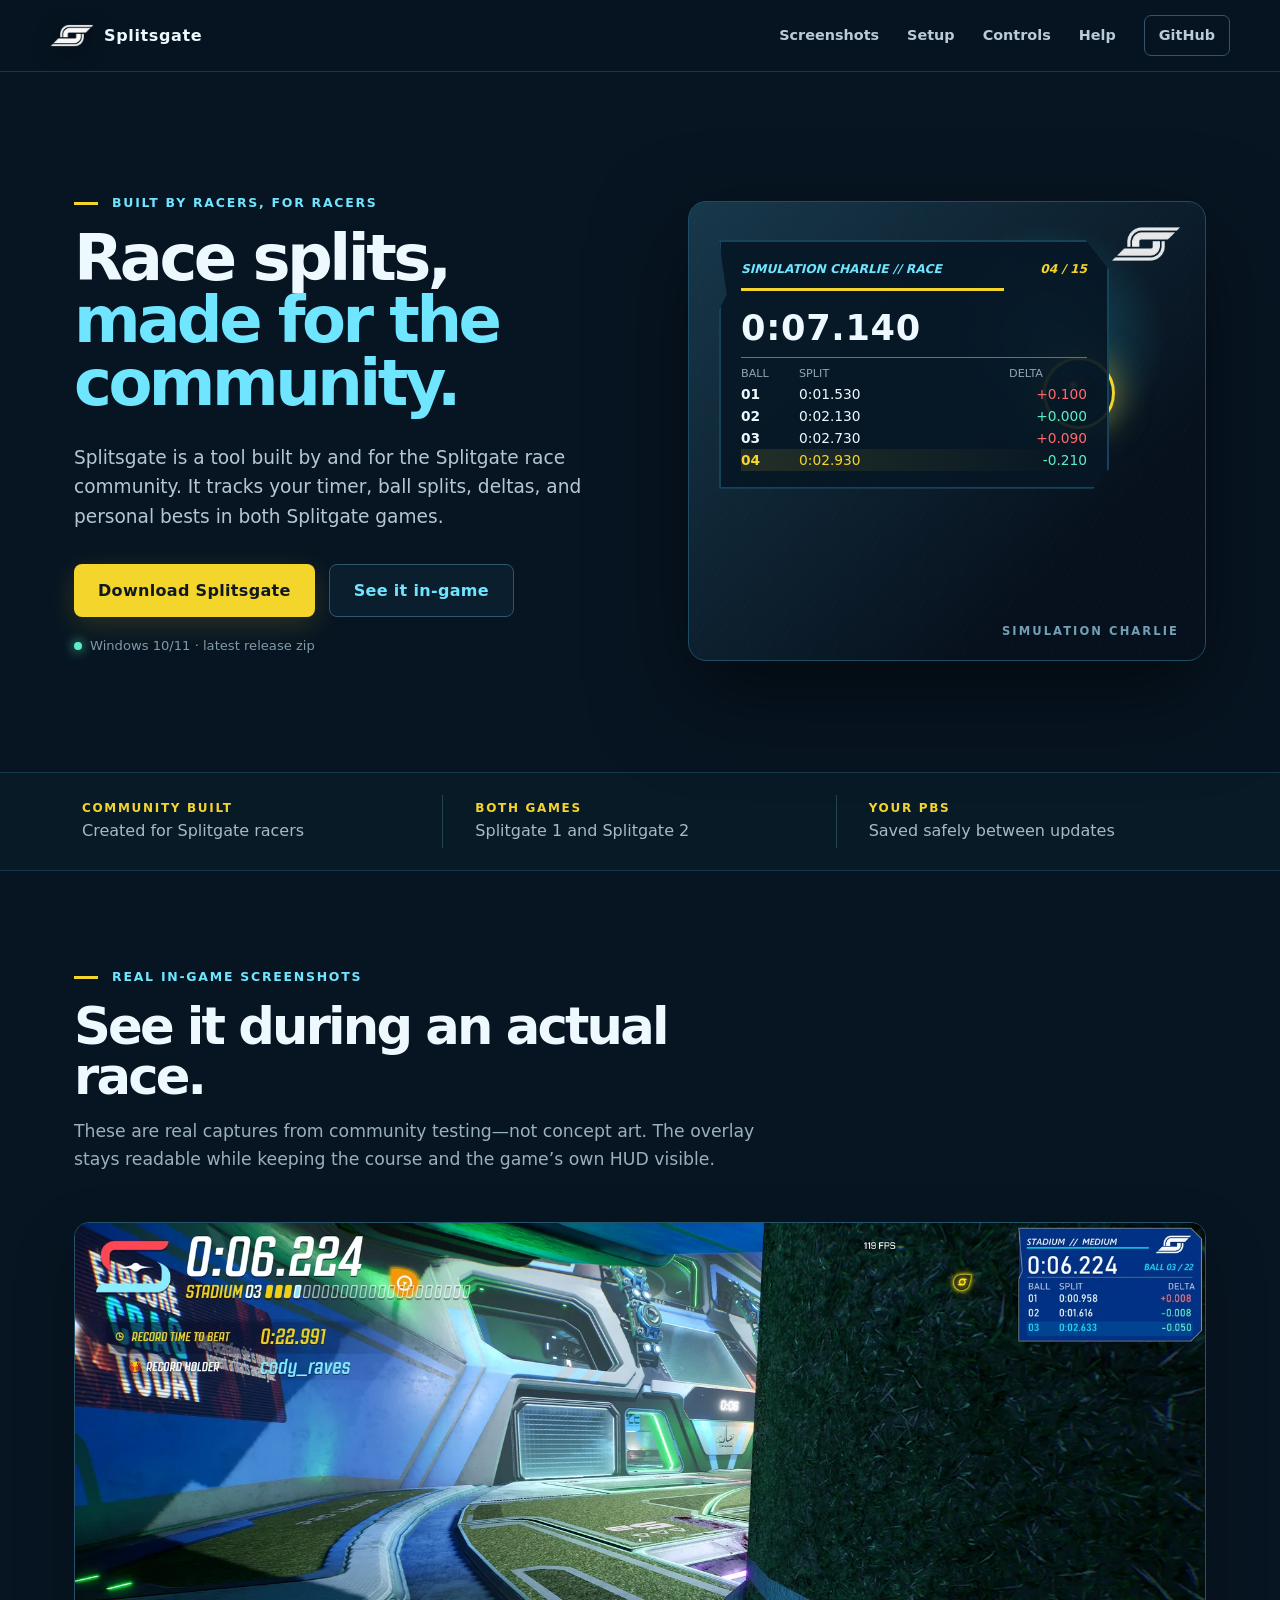
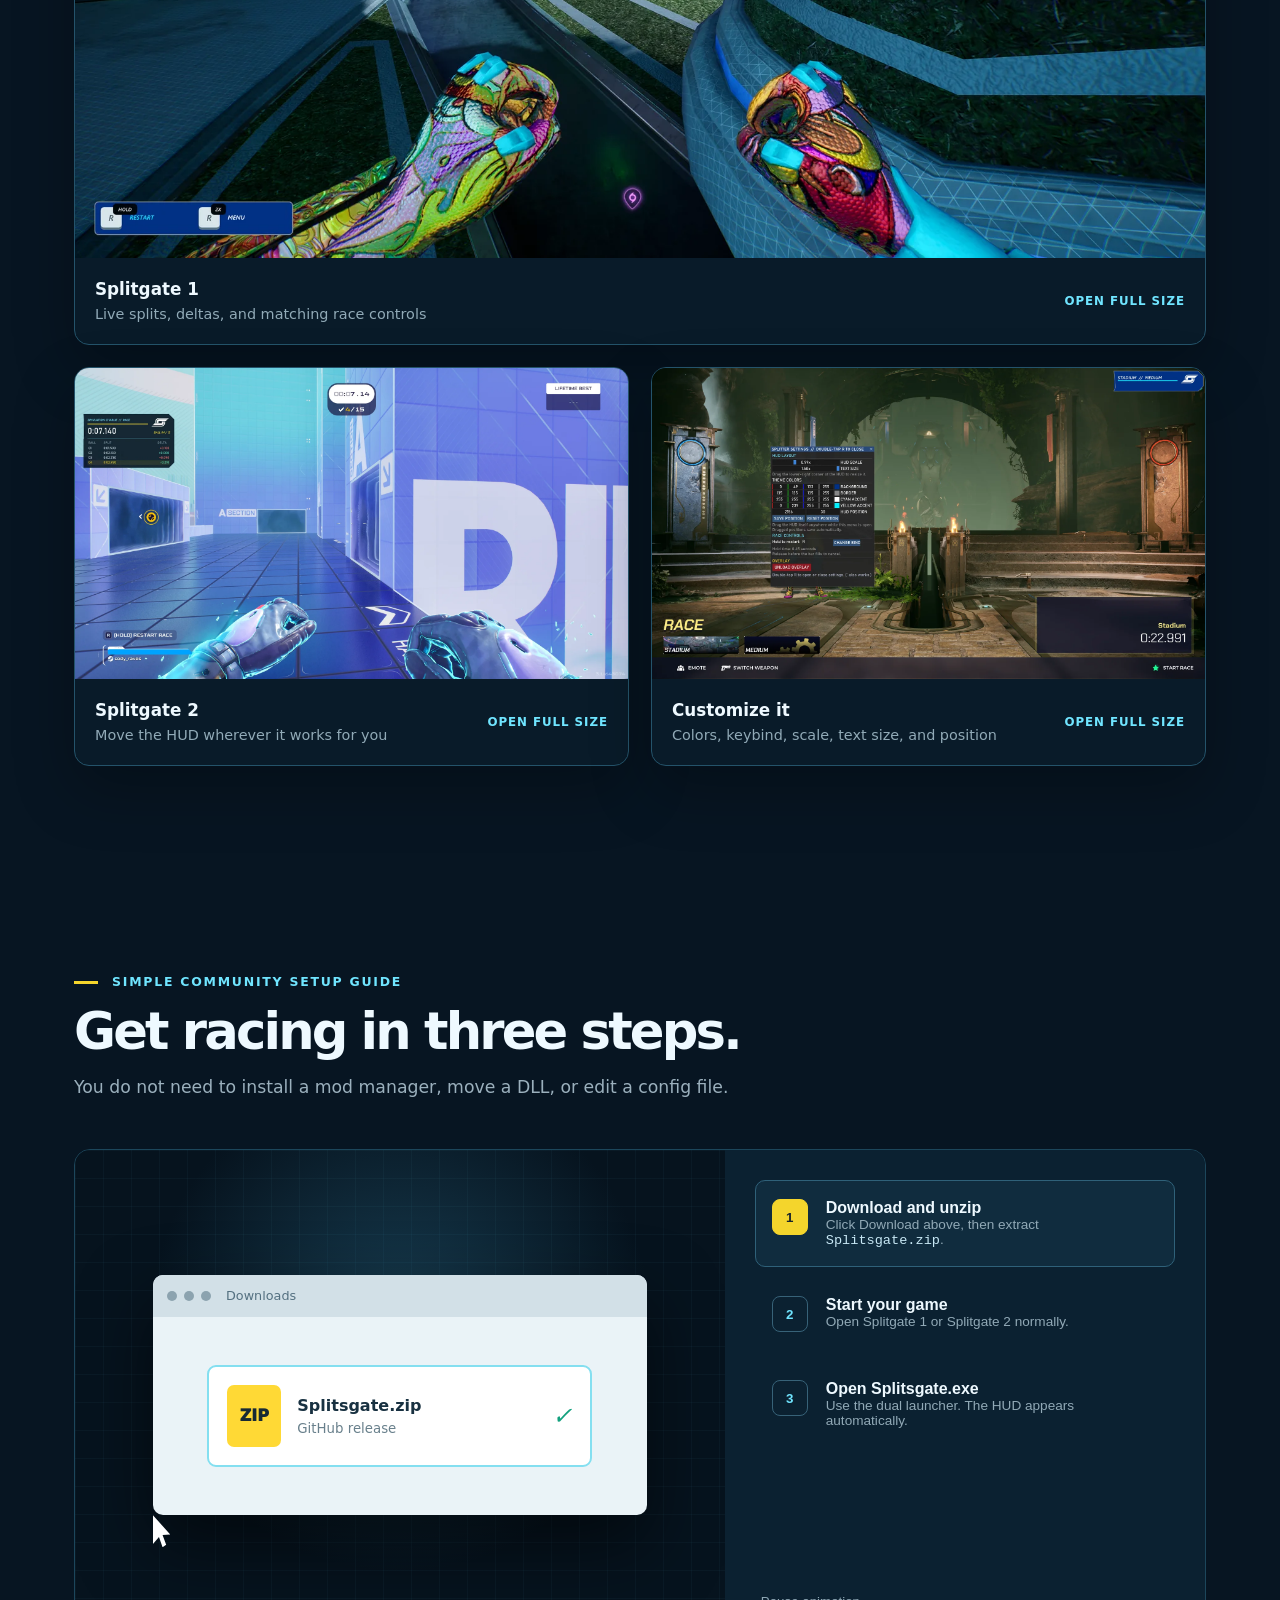
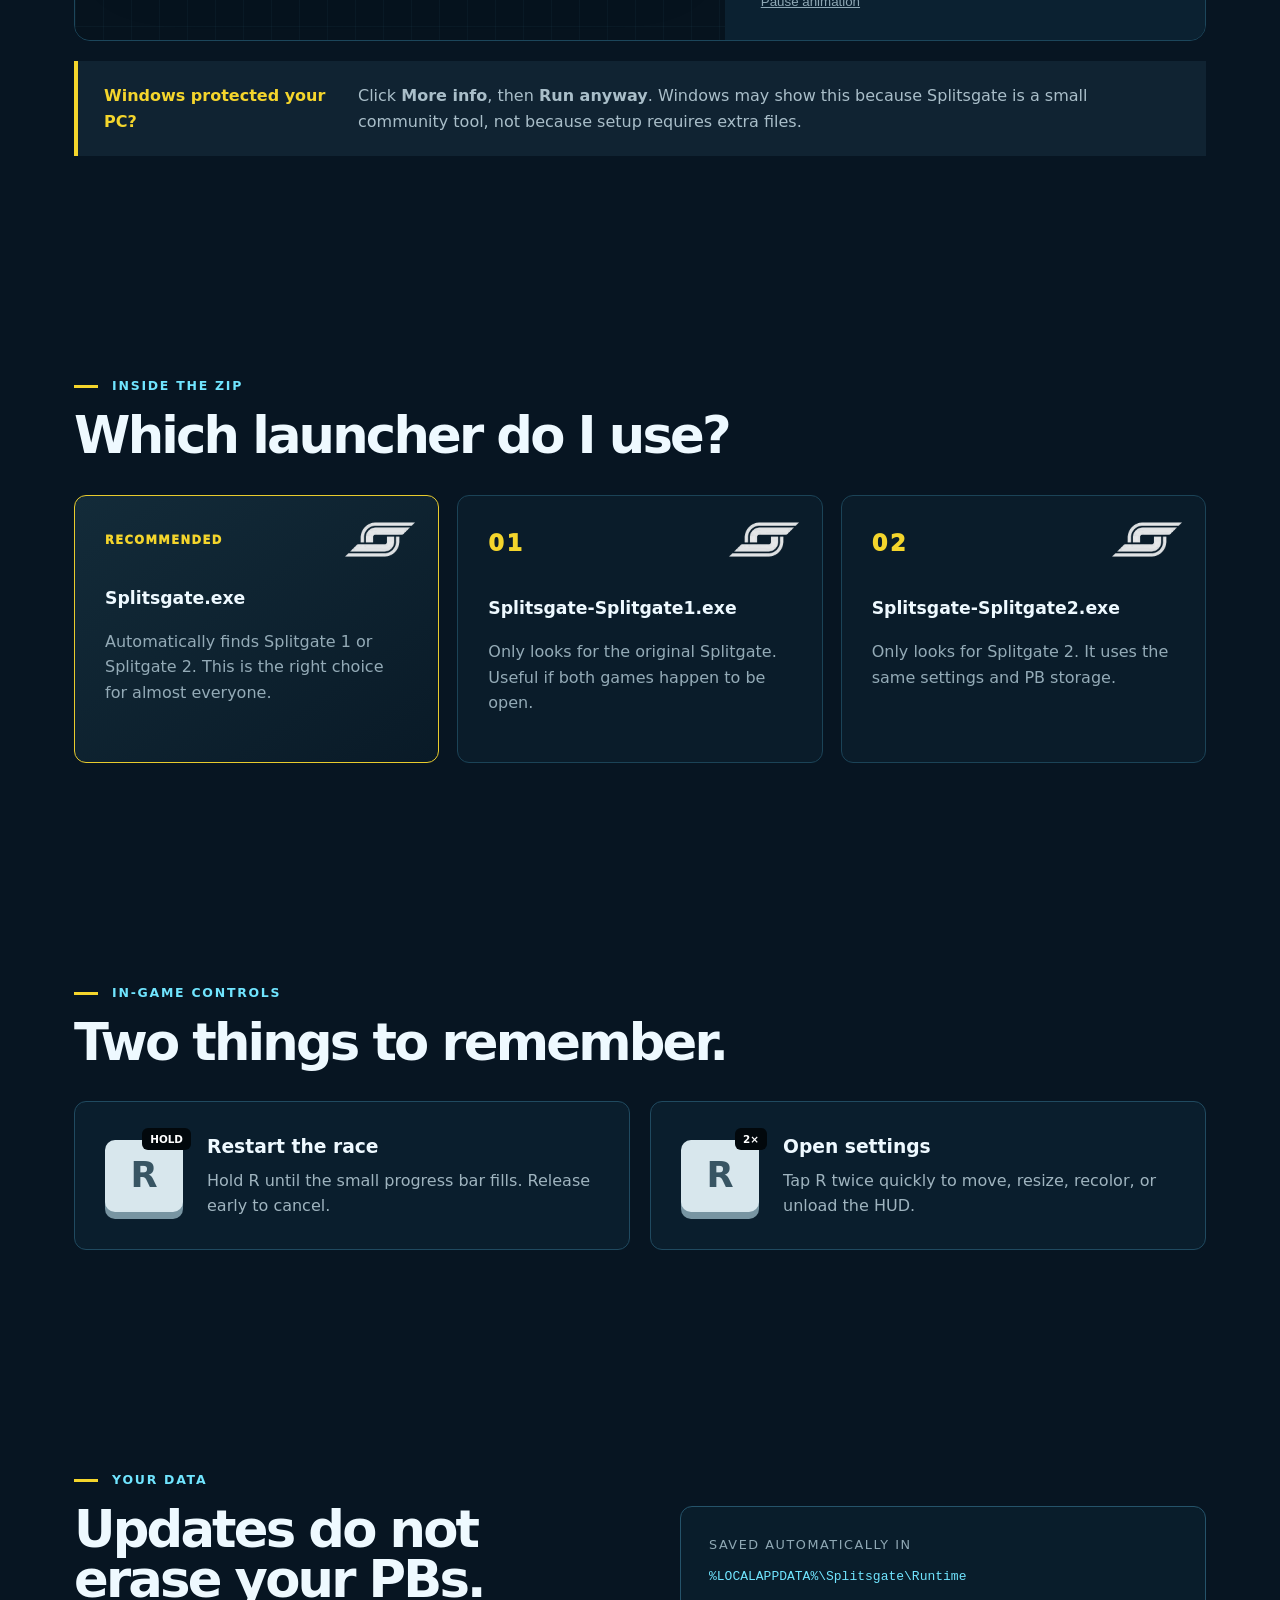
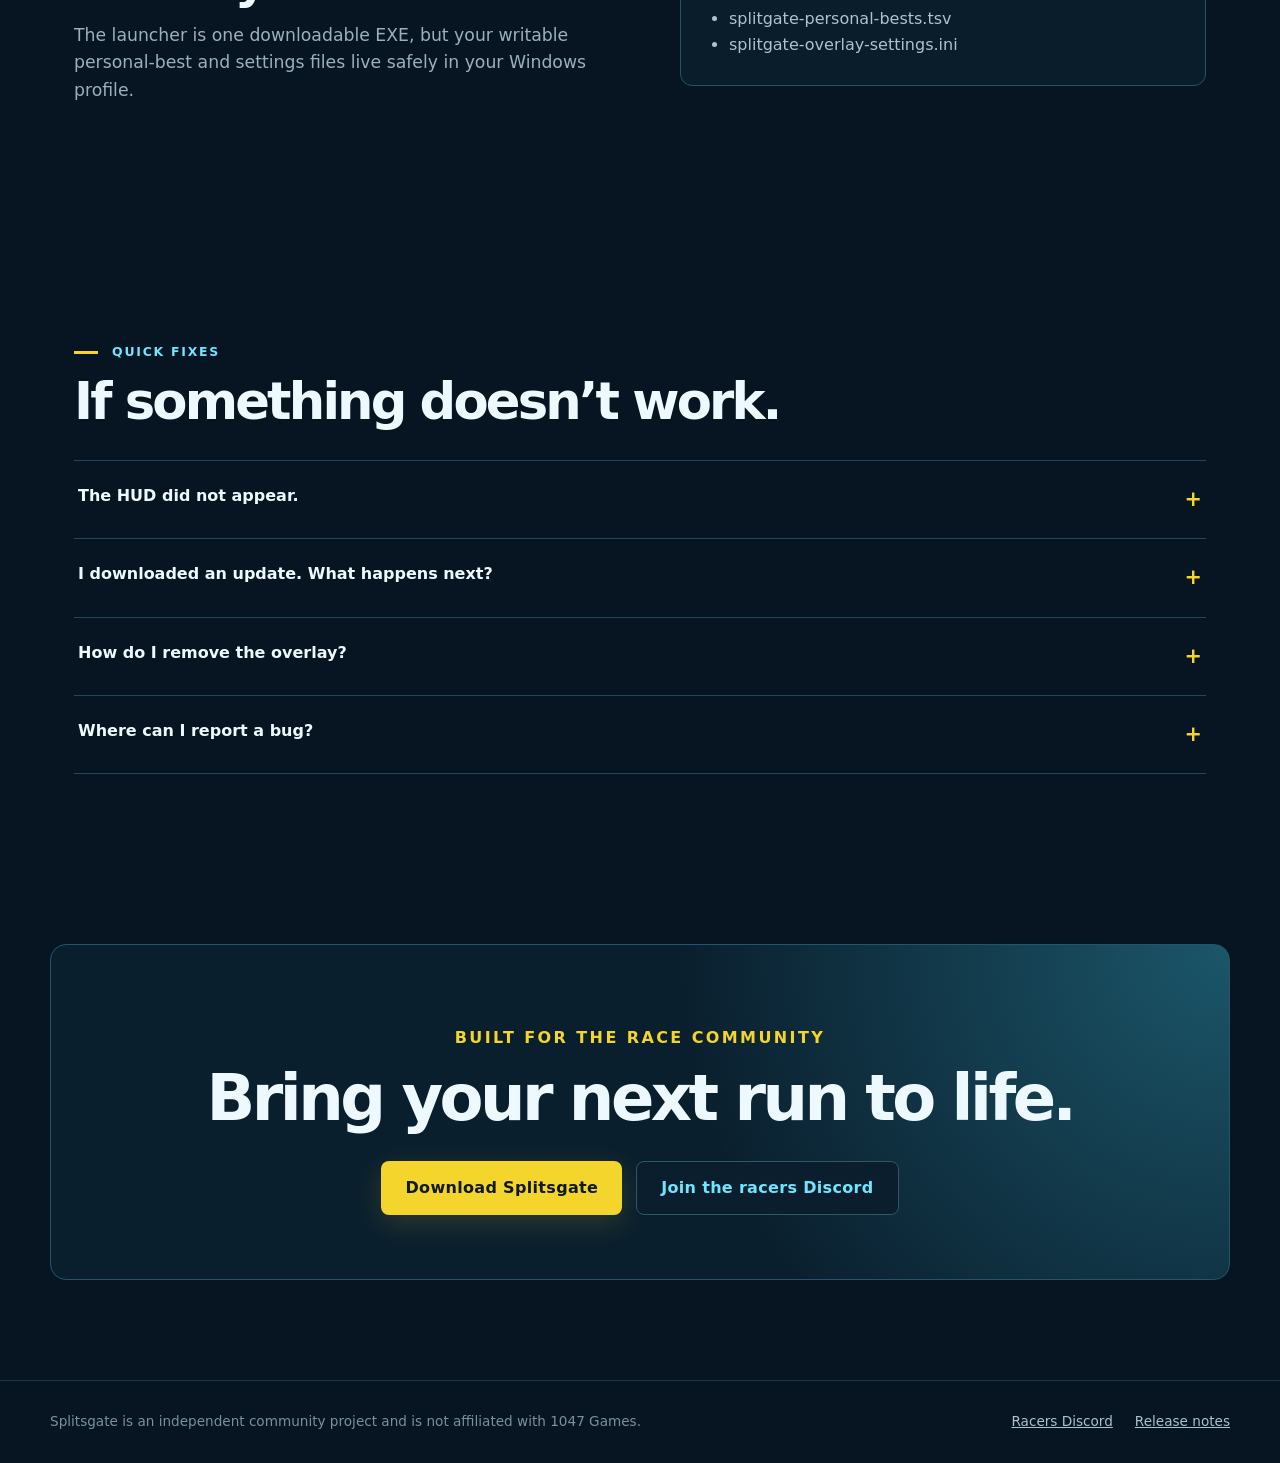
==== commit a22cdfd5: "Use fresh current-theme screenshots" ====
--- a/docs/index.html
+++ b/docs/index.html
@@ -63,12 +63,16 @@
       </div>
       <div class="screenshot-grid">
         <figure class="screenshot-card featured">
-          <a href="assets/in-game-splitgate1.webp" target="_blank" rel="noopener"><img src="assets/in-game-splitgate1.webp" alt="Current default Splitsgate overlay during a Splitgate 1 race" loading="lazy"></a>
-          <figcaption><div><strong>Splitgate 1</strong><span>The current default HUD during a live race</span></div><b>Open full size</b></figcaption>
+          <a href="assets/in-game-splitgate1.webp" target="_blank" rel="noopener"><img src="assets/in-game-splitgate1.webp" alt="Current Splitsgate overlay showing live splits and deltas during a Splitgate 1 race" loading="lazy"></a>
+          <figcaption><div><strong>Splitgate 1</strong><span>Live splits, deltas, and matching race controls</span></div><b>Open full size</b></figcaption>
         </figure>
         <figure class="screenshot-card">
           <a href="assets/in-game-splitgate2.webp" target="_blank" rel="noopener"><img src="assets/in-game-splitgate2.webp" alt="Splitsgate overlay positioned on the left during a Splitgate 2 race" loading="lazy"></a>
           <figcaption><div><strong>Splitgate 2</strong><span>Move the HUD wherever it works for you</span></div><b>Open full size</b></figcaption>
+        </figure>
+        <figure class="screenshot-card">
+          <a href="assets/settings-menu.webp" target="_blank" rel="noopener"><img src="assets/settings-menu.webp" alt="Current Splitsgate settings menu for customizing colors, keybind, scale, text size, and HUD position" loading="lazy"></a>
+          <figcaption><div><strong>Customize it</strong><span>Colors, keybind, scale, text size, and position</span></div><b>Open full size</b></figcaption>
         </figure>
       </div>
     </section>
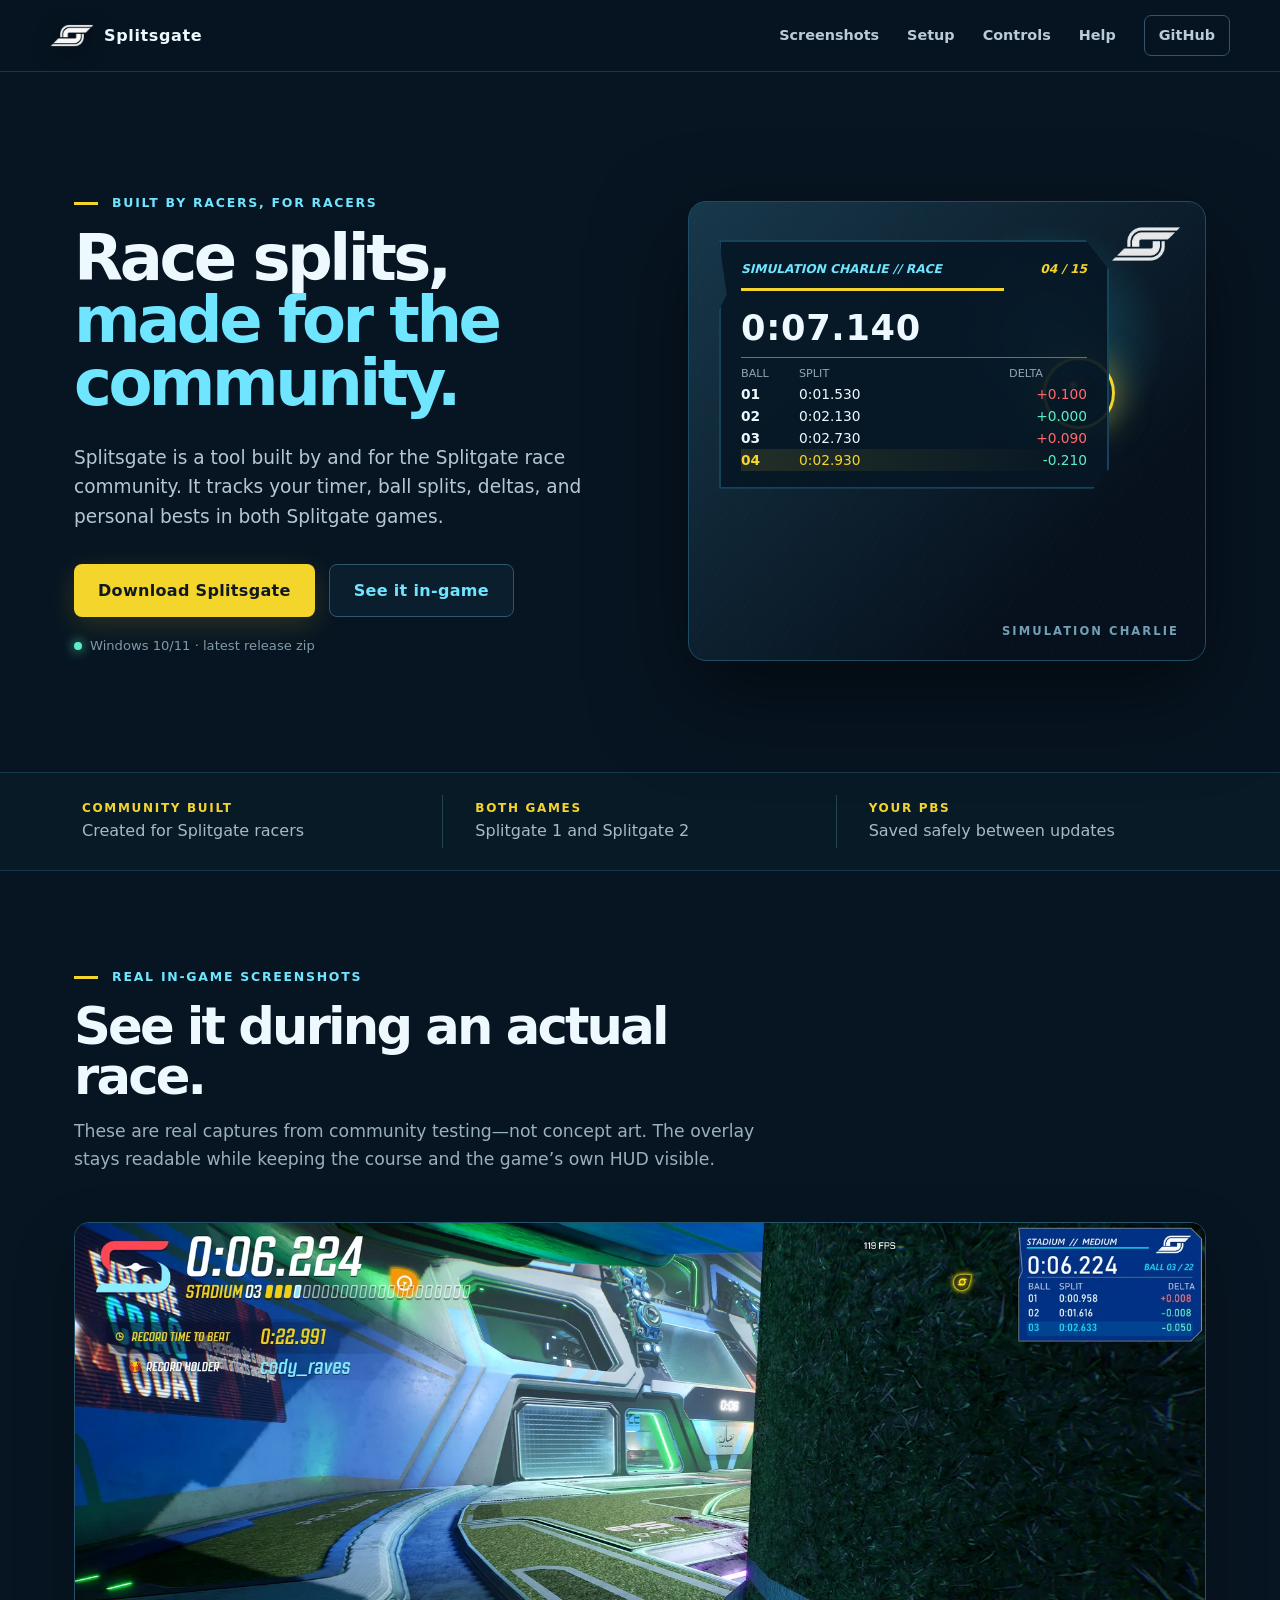
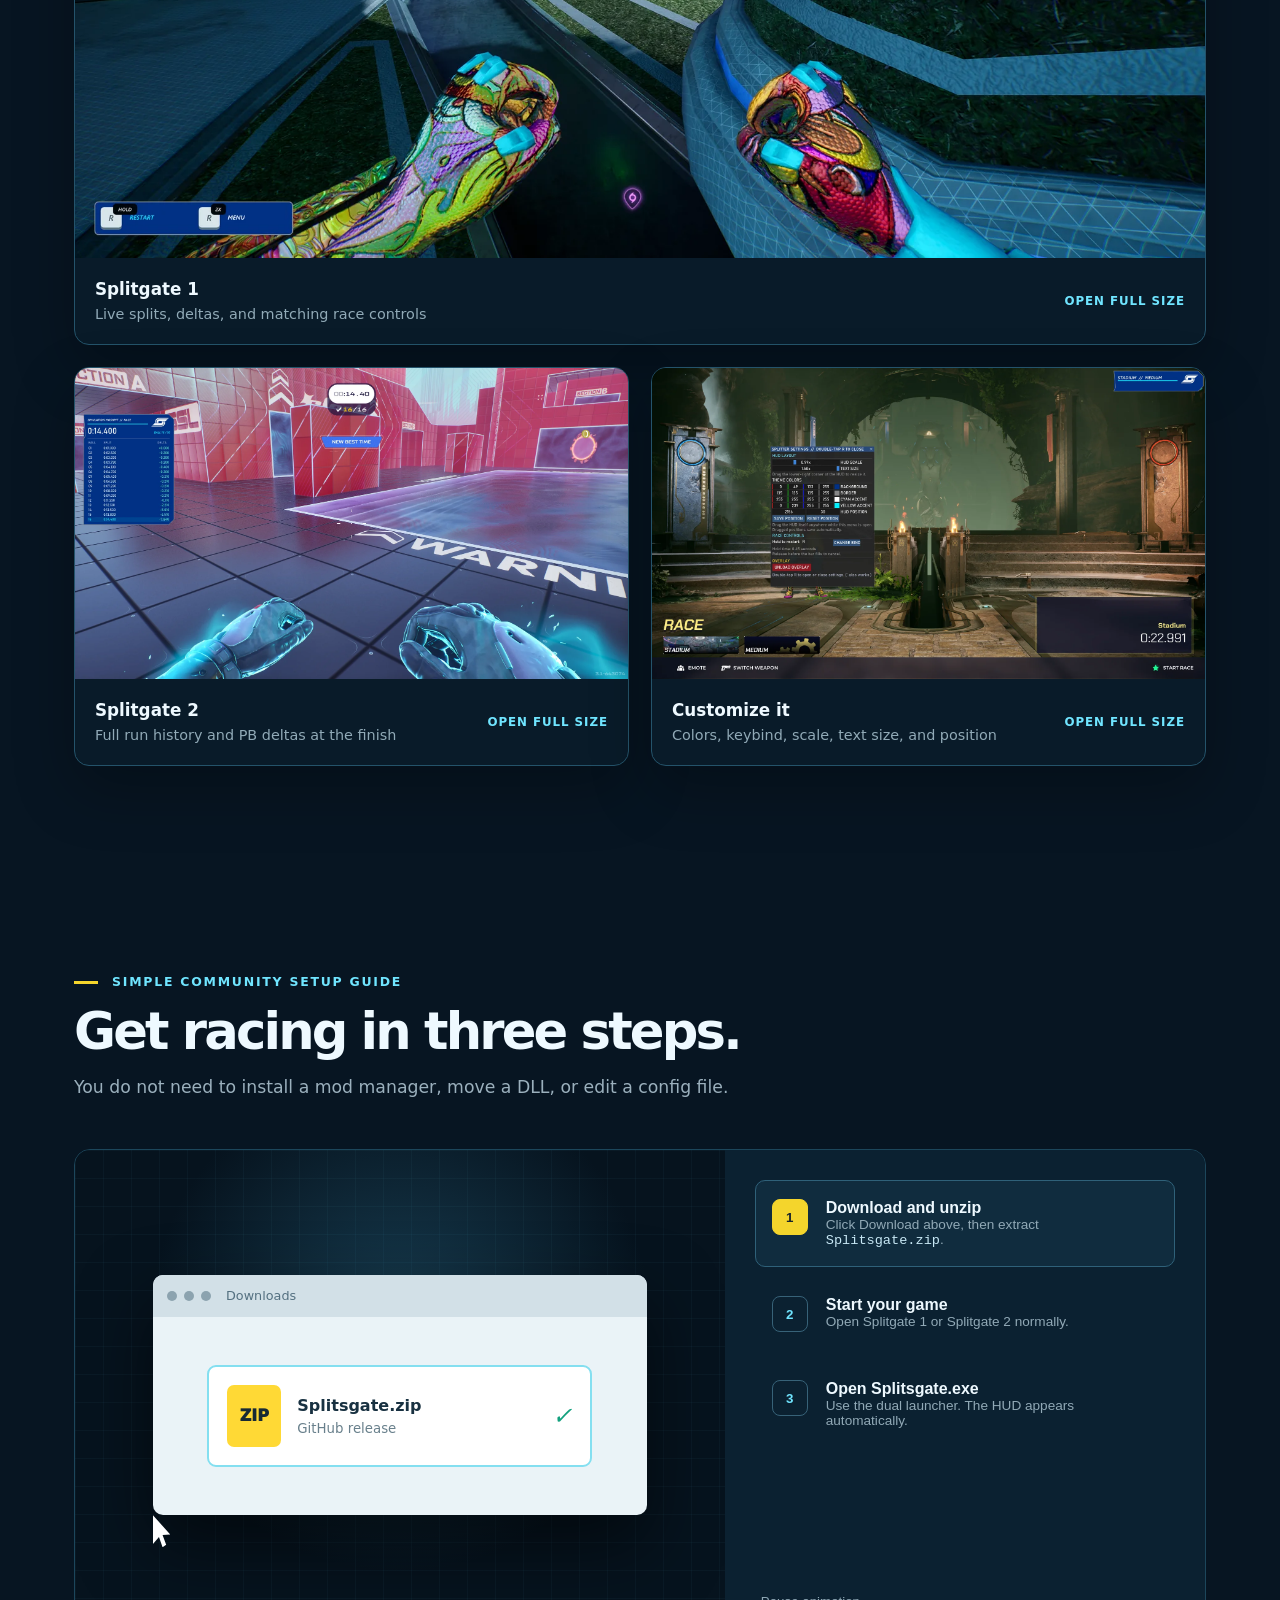
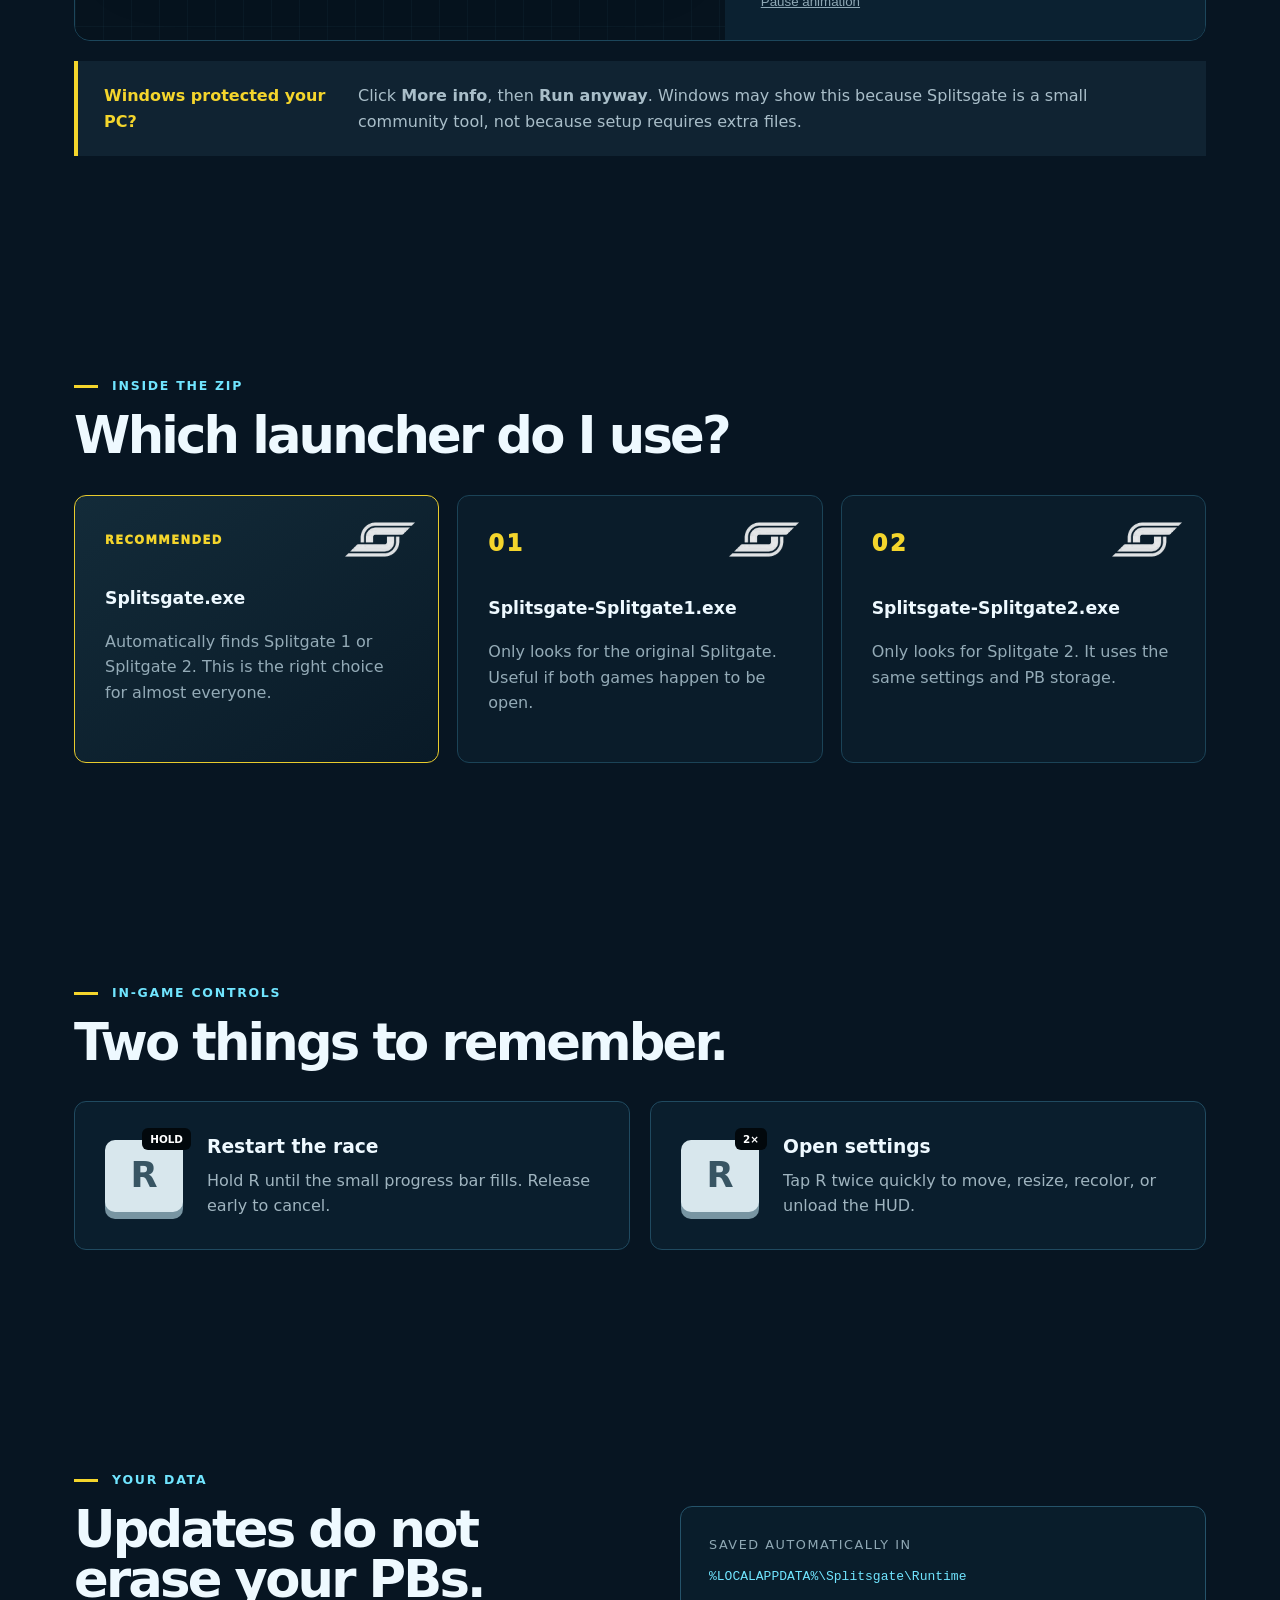
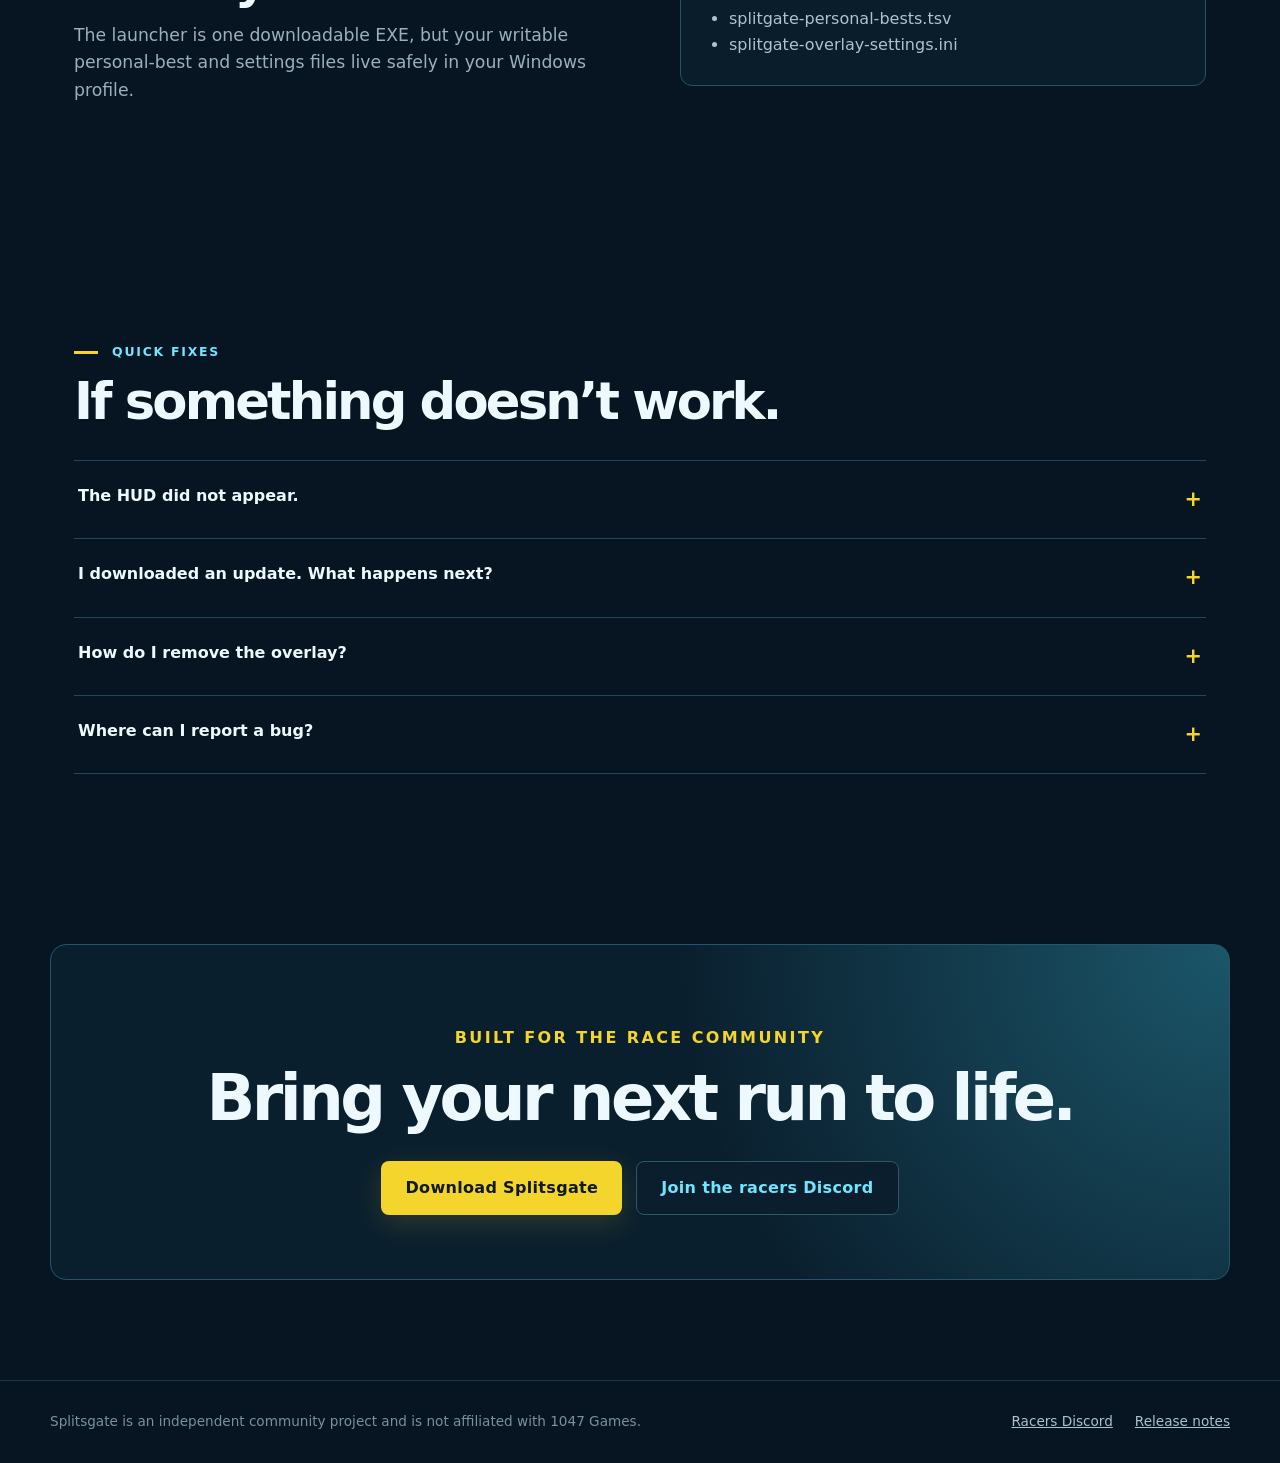
==== commit 659e77c8: "Add fresh Splitgate 2 race screenshot" ====
--- a/docs/index.html
+++ b/docs/index.html
@@ -67,8 +67,8 @@
           <figcaption><div><strong>Splitgate 1</strong><span>Live splits, deltas, and matching race controls</span></div><b>Open full size</b></figcaption>
         </figure>
         <figure class="screenshot-card">
-          <a href="assets/in-game-splitgate2.webp" target="_blank" rel="noopener"><img src="assets/in-game-splitgate2.webp" alt="Splitsgate overlay positioned on the left during a Splitgate 2 race" loading="lazy"></a>
-          <figcaption><div><strong>Splitgate 2</strong><span>Move the HUD wherever it works for you</span></div><b>Open full size</b></figcaption>
+          <a href="assets/in-game-splitgate2.webp" target="_blank" rel="noopener"><img src="assets/in-game-splitgate2.webp" alt="Current Splitsgate overlay showing a completed Splitgate 2 race with full split history and personal-best deltas" loading="lazy"></a>
+          <figcaption><div><strong>Splitgate 2</strong><span>Full run history and PB deltas at the finish</span></div><b>Open full size</b></figcaption>
         </figure>
         <figure class="screenshot-card">
           <a href="assets/settings-menu.webp" target="_blank" rel="noopener"><img src="assets/settings-menu.webp" alt="Current Splitsgate settings menu for customizing colors, keybind, scale, text size, and HUD position" loading="lazy"></a>
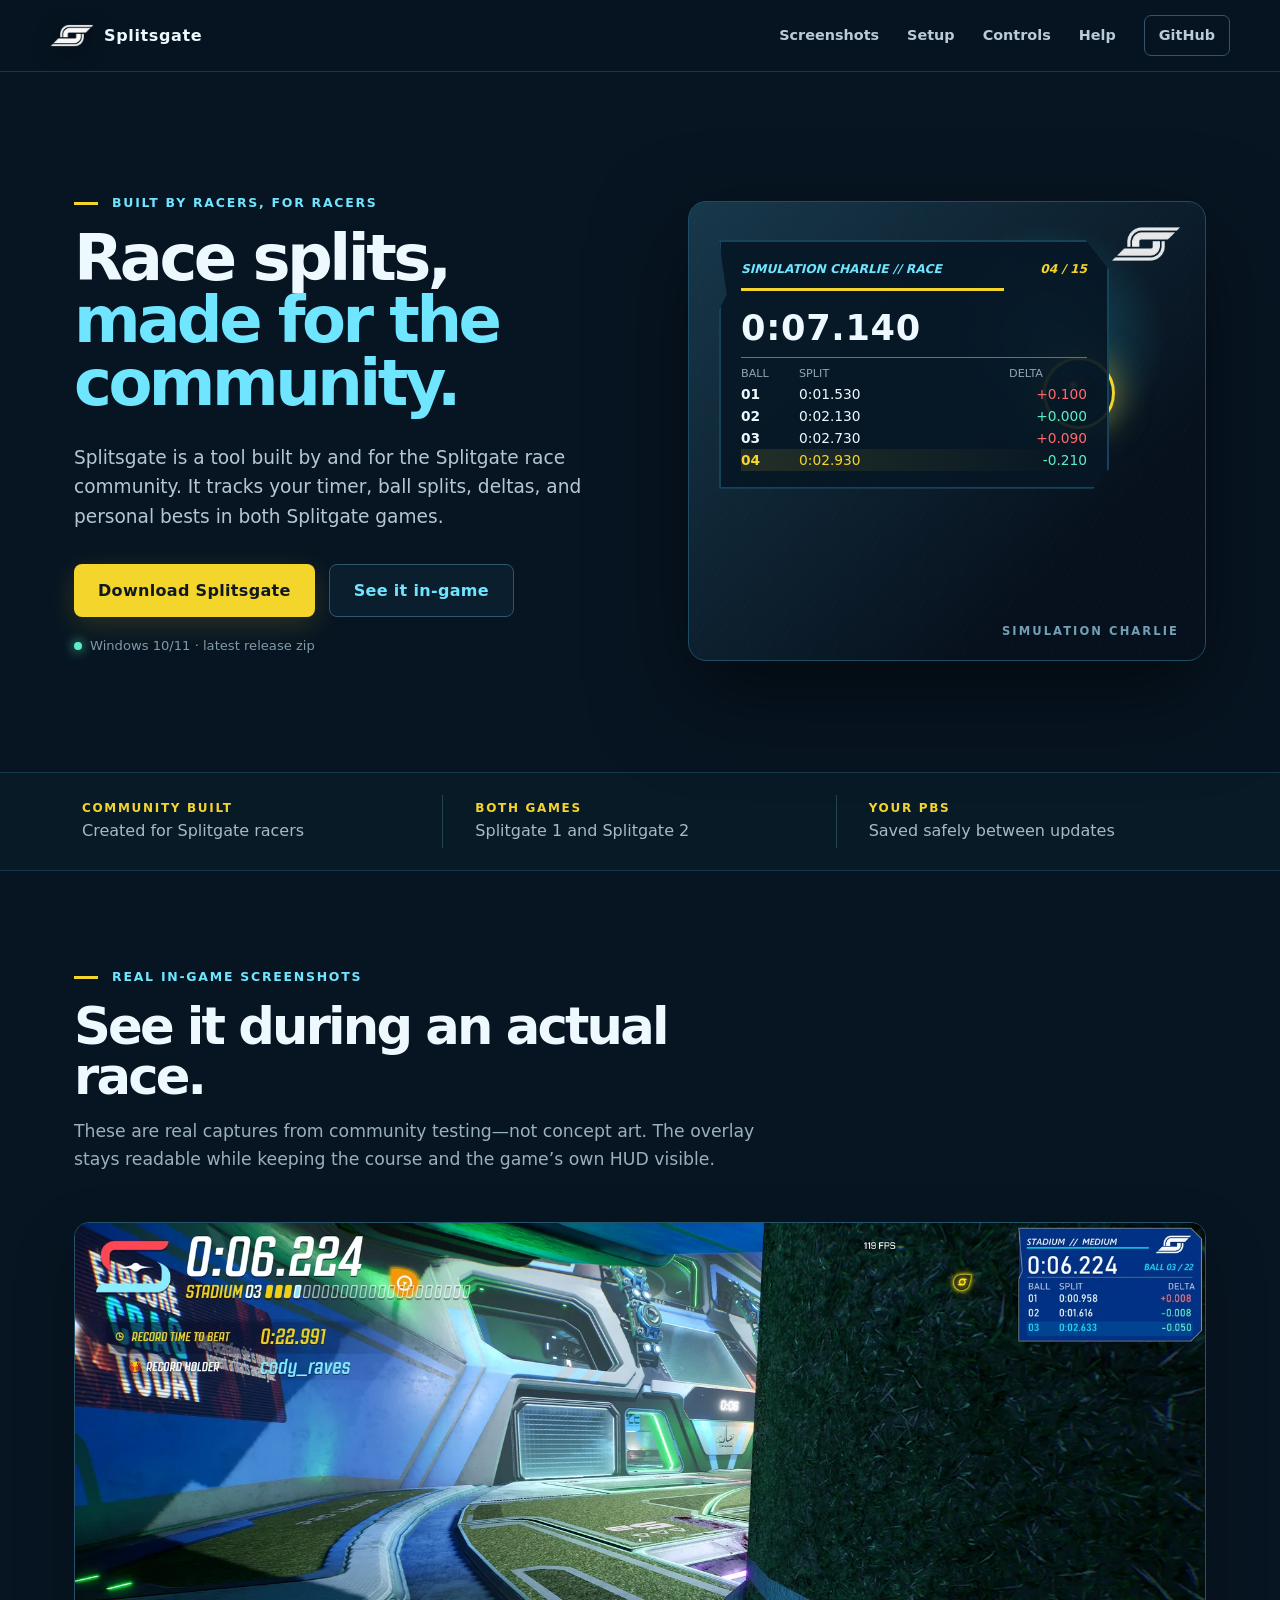
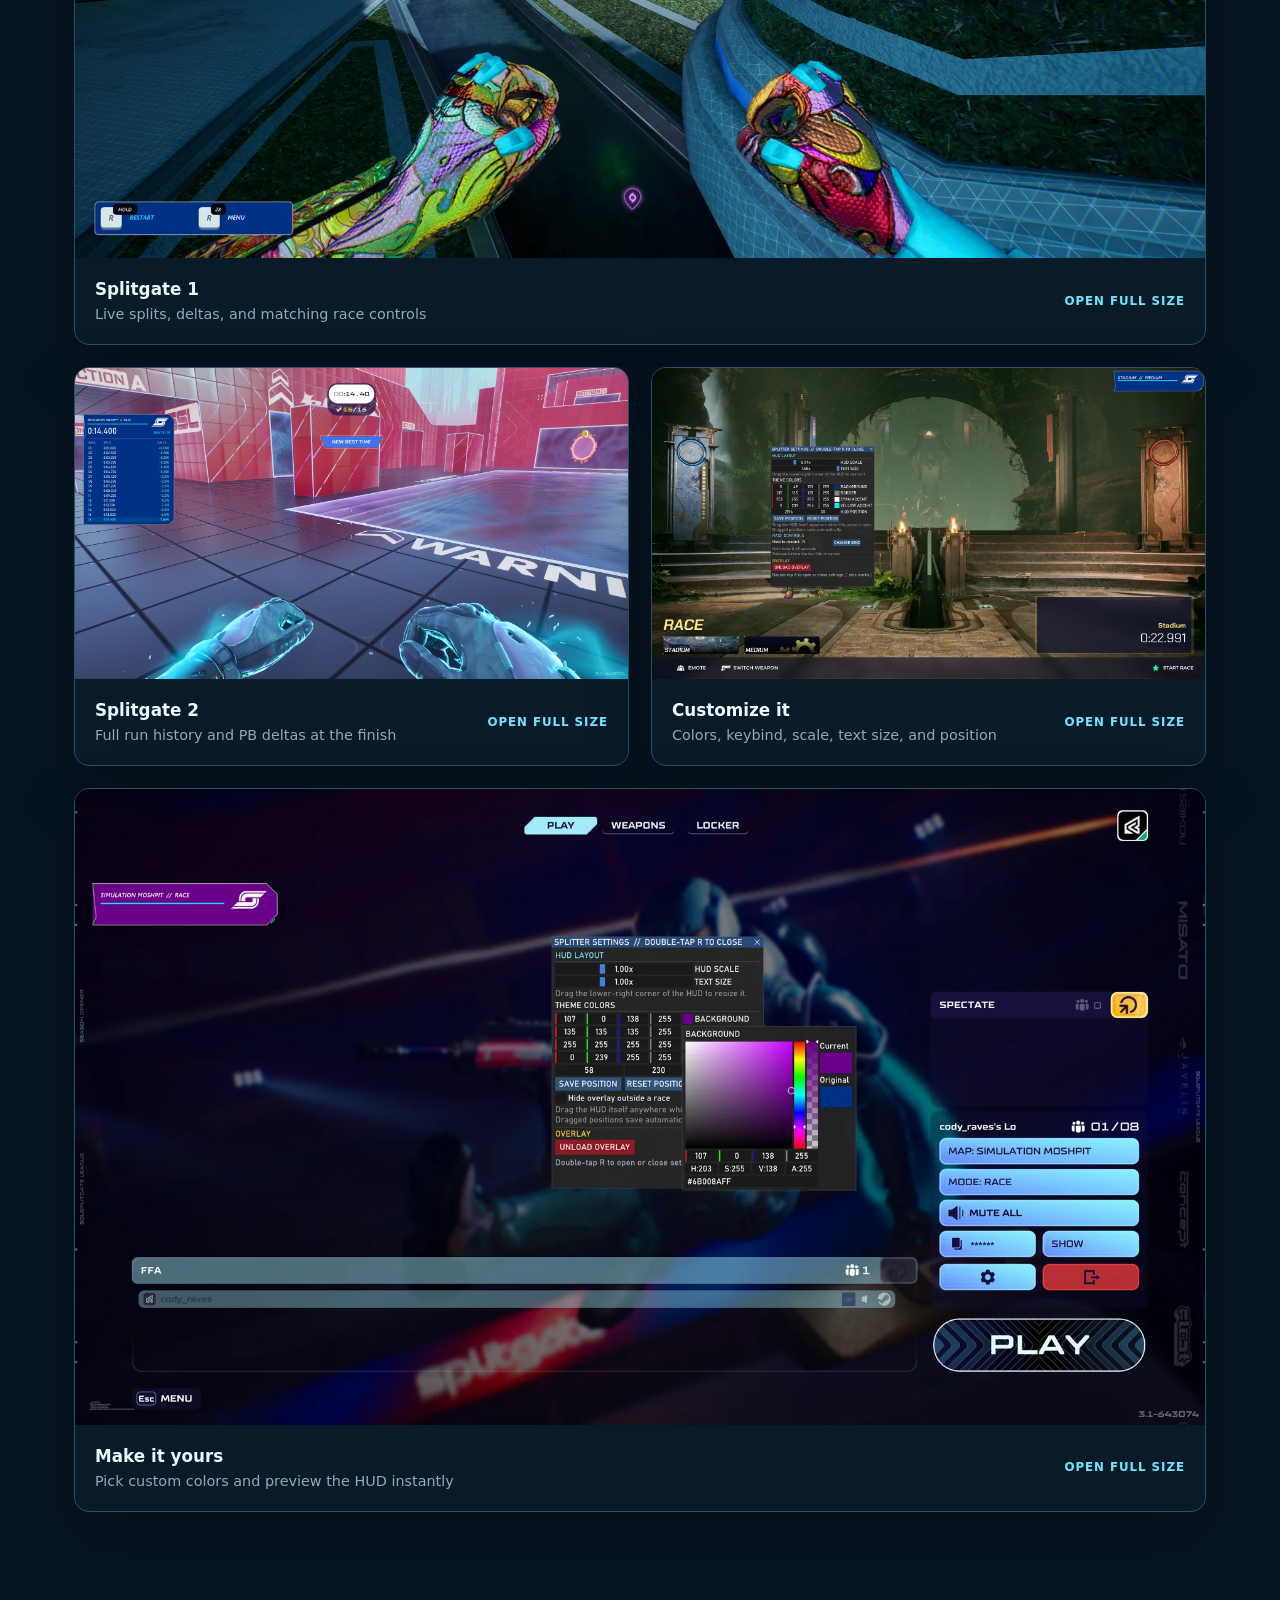
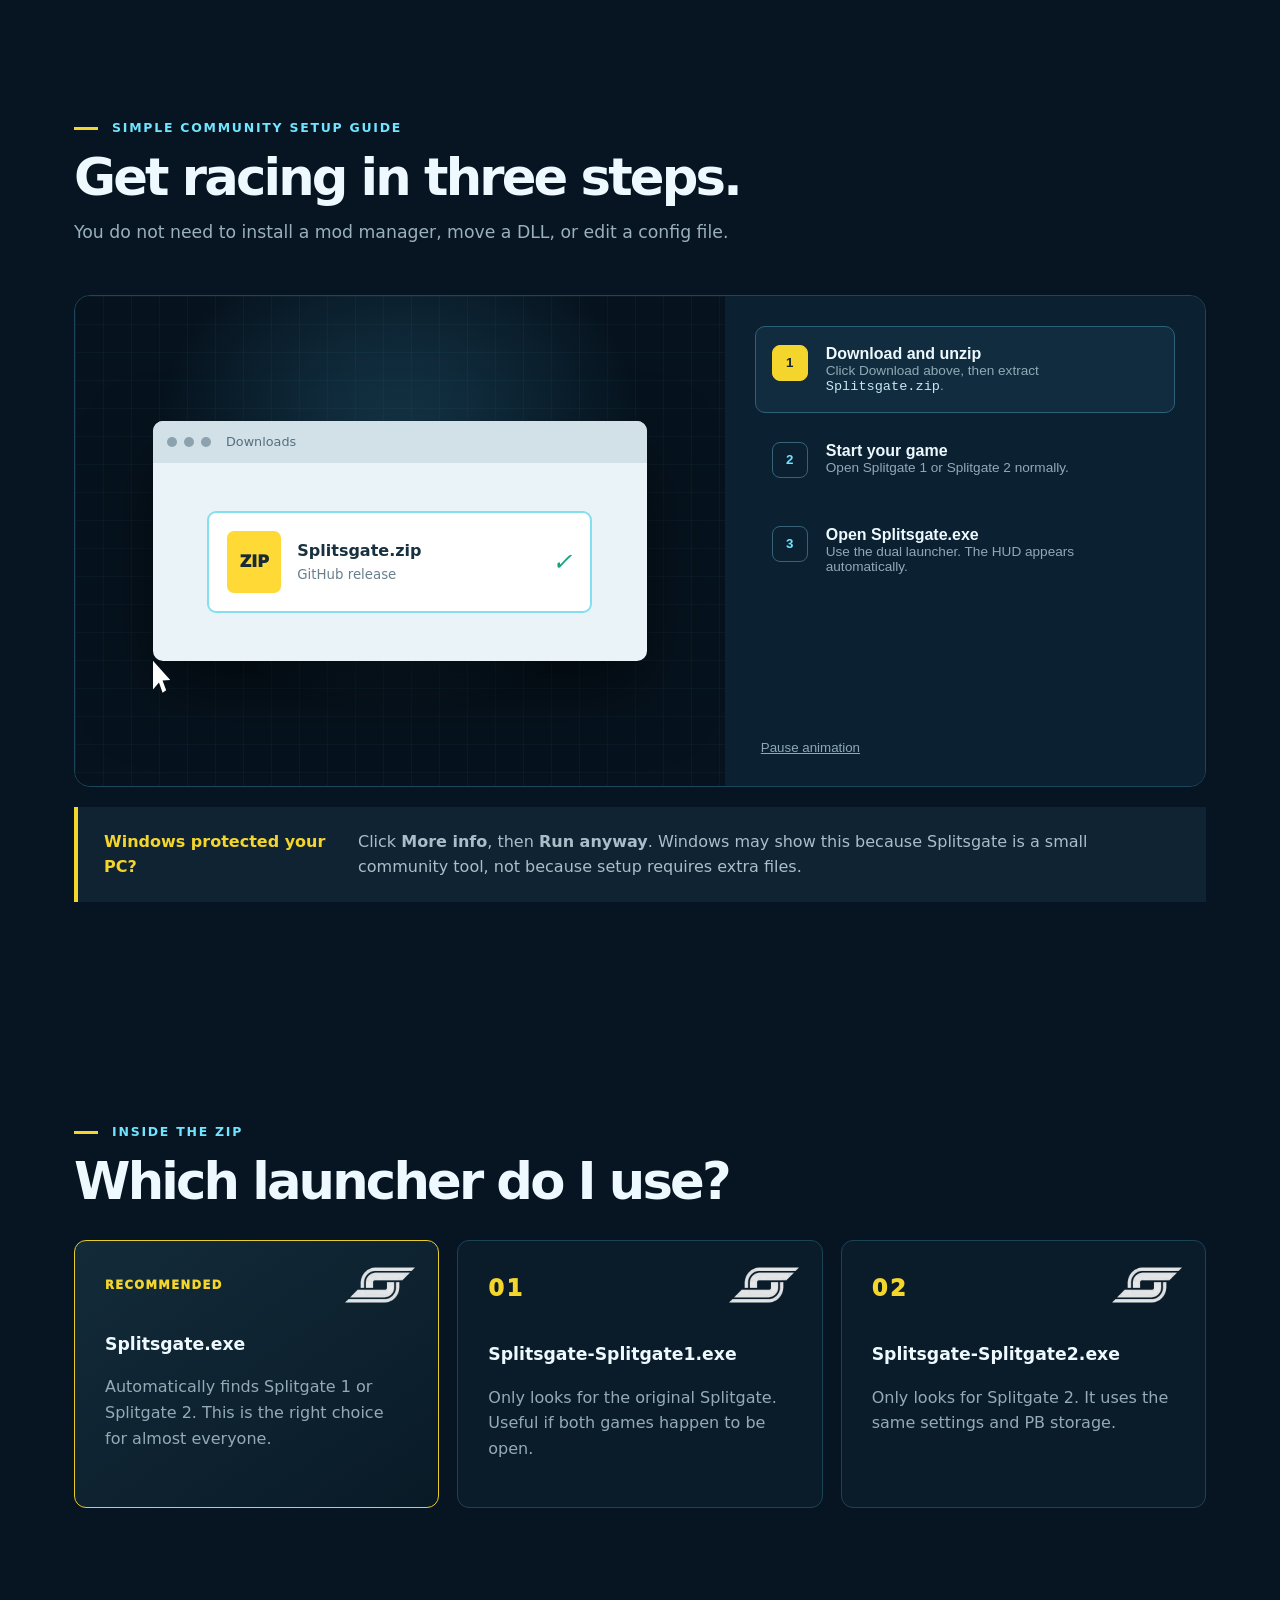
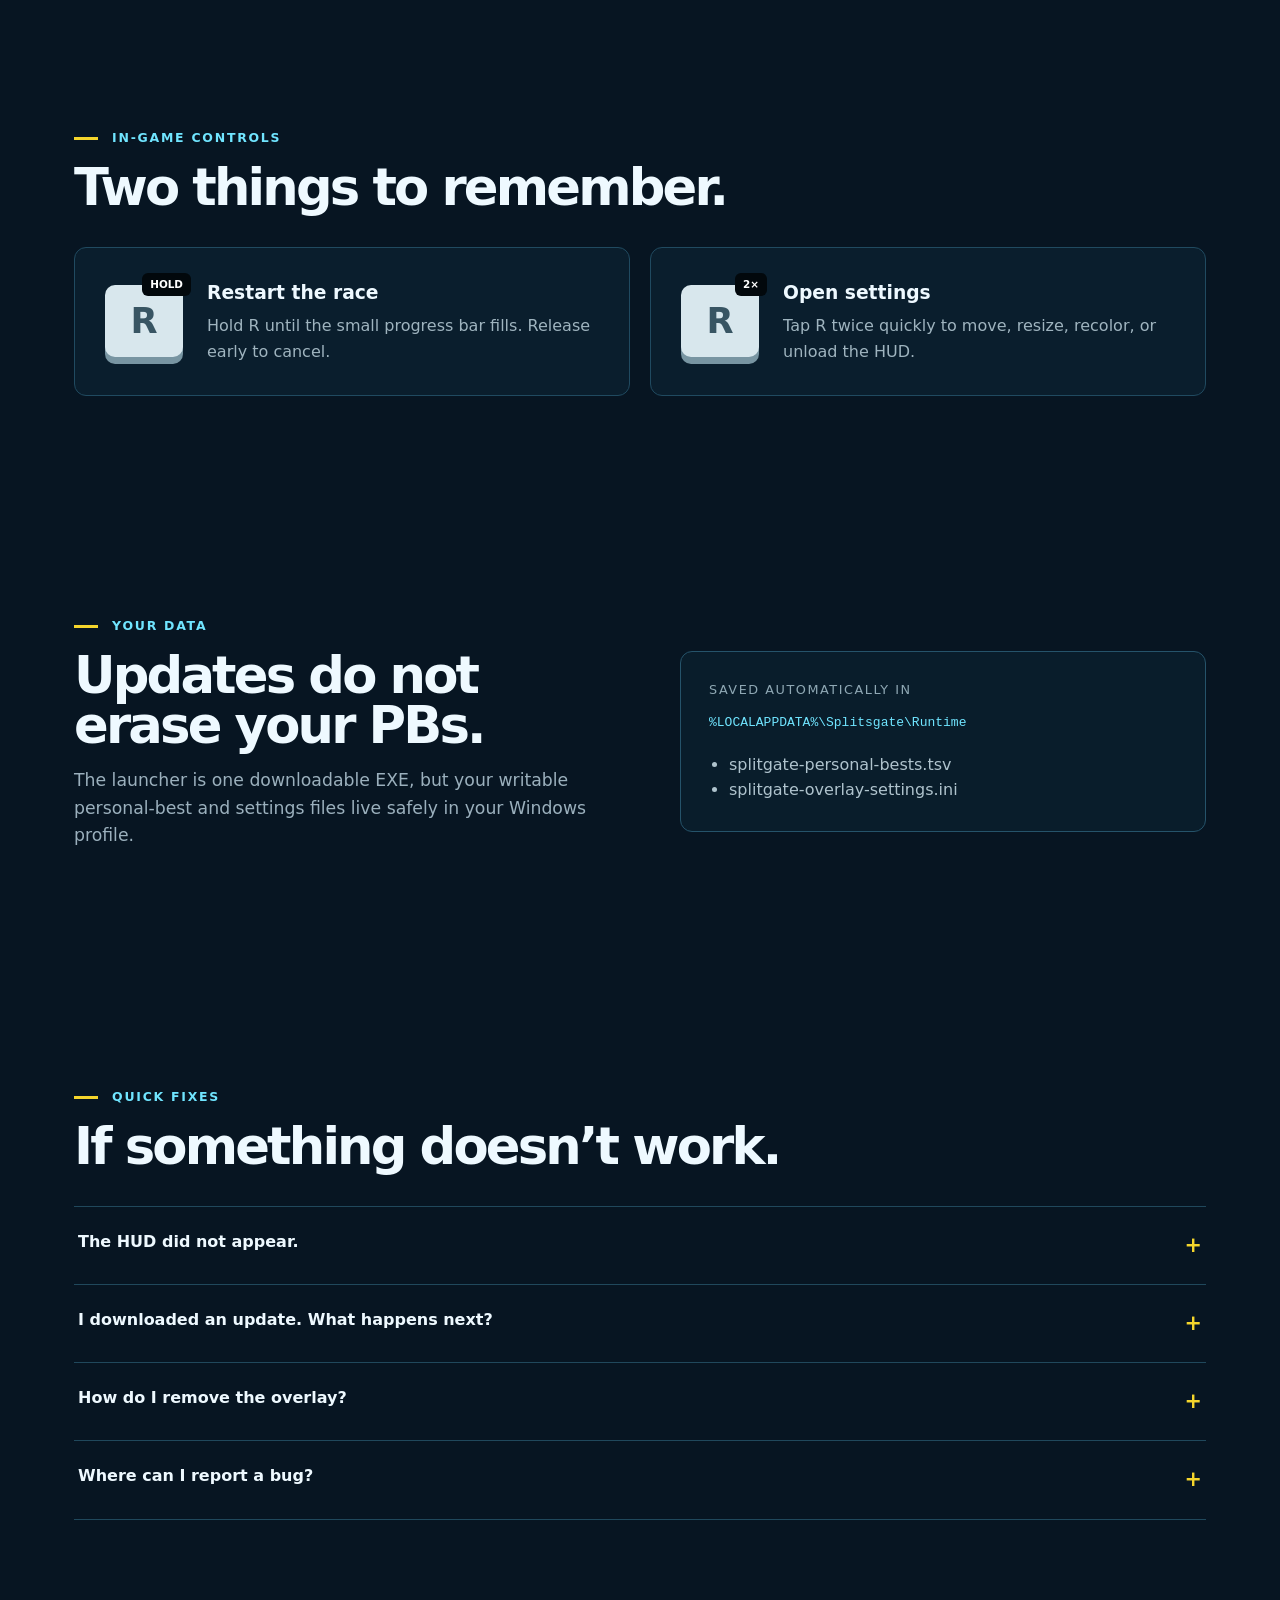
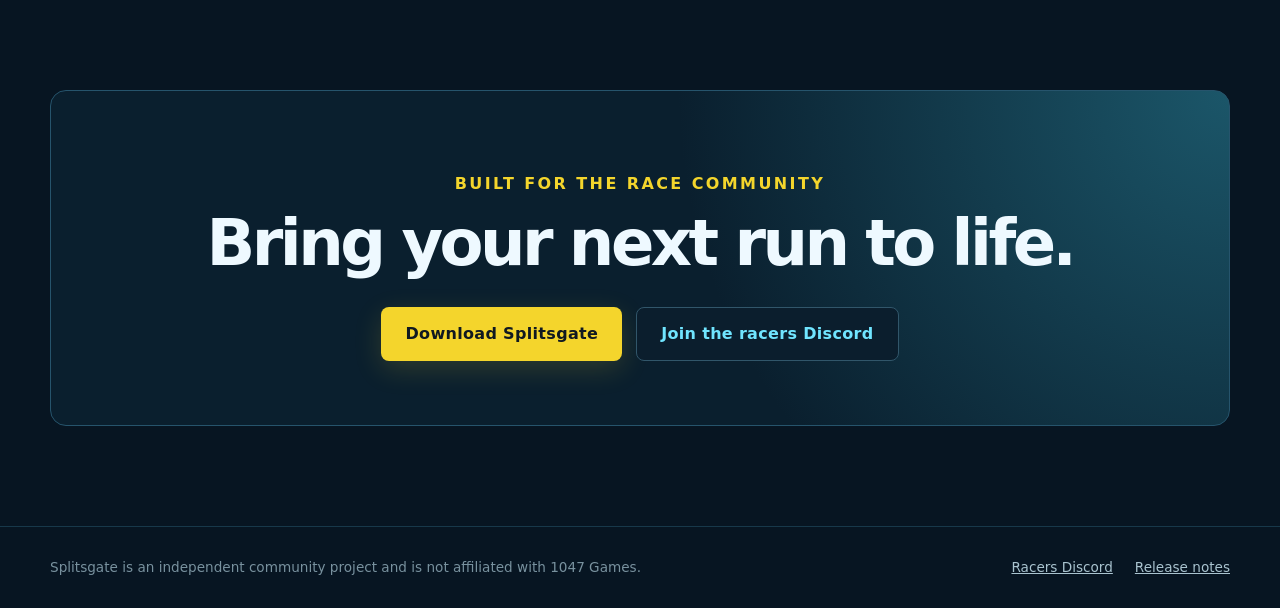
==== commit 88a79663: "Show live HUD color customization" ====
--- a/docs/index.html
+++ b/docs/index.html
@@ -73,6 +73,10 @@
         <figure class="screenshot-card">
           <a href="assets/settings-menu.webp" target="_blank" rel="noopener"><img src="assets/settings-menu.webp" alt="Current Splitsgate settings menu for customizing colors, keybind, scale, text size, and HUD position" loading="lazy"></a>
           <figcaption><div><strong>Customize it</strong><span>Colors, keybind, scale, text size, and position</span></div><b>Open full size</b></figcaption>
+        </figure>
+        <figure class="screenshot-card wide">
+          <a href="assets/color-customization.webp" target="_blank" rel="noopener"><img src="assets/color-customization.webp" alt="Splitsgate color picker showing a live purple HUD preview in Splitgate 2" loading="lazy"></a>
+          <figcaption><div><strong>Make it yours</strong><span>Pick custom colors and preview the HUD instantly</span></div><b>Open full size</b></figcaption>
         </figure>
       </div>
     </section>
--- a/docs/screenshots.css
+++ b/docs/screenshots.css
@@ -18,7 +18,8 @@
   box-shadow: 0 24px 60px #0004;
 }
 
-.screenshot-card.featured {
+.screenshot-card.featured,
+.screenshot-card.wide {
   grid-column: 1 / -1;
 }
 
@@ -85,7 +86,8 @@
     grid-template-columns: 1fr;
   }
 
-  .screenshot-card.featured {
+  .screenshot-card.featured,
+  .screenshot-card.wide {
     grid-column: auto;
   }
 }
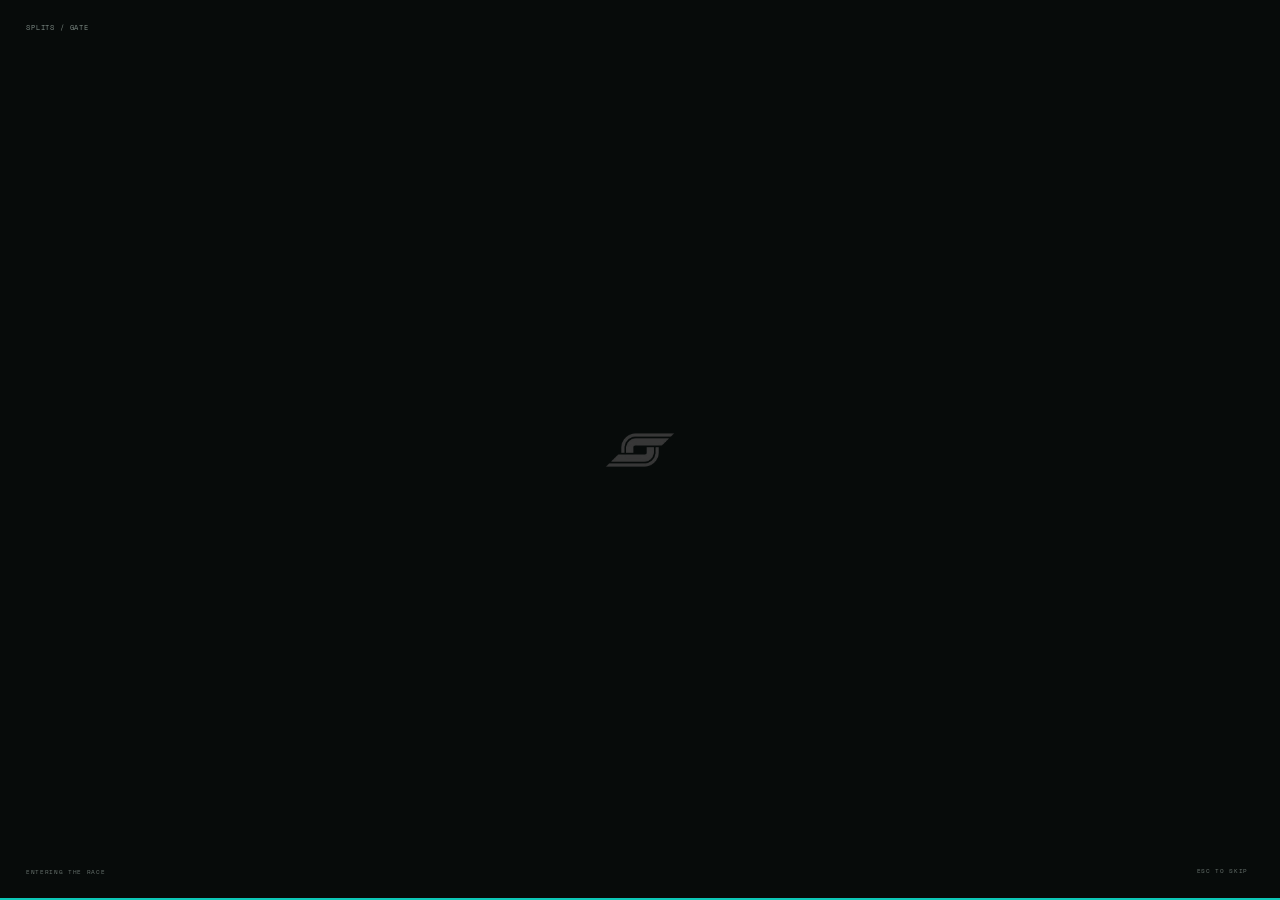
==== commit 529d586a: "Redesign GitHub Pages site" ====
--- a/docs/index.html
+++ b/docs/index.html
@@ -1,171 +1,34 @@
-<!doctype html>
-<html lang="en">
-<head>
-  <meta charset="utf-8">
-  <meta name="viewport" content="width=device-width,initial-scale=1">
-  <meta name="description" content="Splitsgate is a race splits overlay built by and for the Splitgate race community, with support for Splitgate 1 and Splitgate 2.">
-  <meta name="theme-color" content="#071522">
-  <title>Splitsgate — Community Race Overlay</title>
-  <link rel="stylesheet" href="styles.css">
-  <link rel="stylesheet" href="logos.css">
-  <link rel="stylesheet" href="screenshots.css">
-</head>
-<body>
+<!doctype html><html lang="en"><head><meta charset="utf-8"><meta name="viewport" content="width=device-width,initial-scale=1,viewport-fit=cover"><meta name="description" content="Splitsgate — the community race overlay for Splitgate 1 and 2."><meta name="theme-color" content="#0a0f0e"><title>Splitsgate — Community Race Overlay</title><link rel="stylesheet" href="styles.css"></head>
+<body><div class="loader" aria-label="Entering Splitsgate"><span class="loader-name">SPLITS / GATE</span><img src="assets/splitgate-mark.png" alt=""><p>ENTERING THE RACE</p><button type="button">ESC TO SKIP</button><i></i></div><div class="site">
   <header class="nav">
-    <a class="brand" href="#top" aria-label="Splitsgate home"><img class="brand-mark" src="assets/splitgate-mark.png" alt=""><span>Splitsgate</span></a>
-    <nav aria-label="Main navigation">
-      <a href="#screenshots">Screenshots</a><a href="#setup">Setup</a><a href="#controls">Controls</a><a href="#help">Help</a>
-      <a class="nav-github" href="https://github.com/cody-raves/Splitsgate">GitHub</a>
-    </nav>
+    <a class="brand" href="https://github.com/cody-raves/Splitsgate"><img src="assets/splitgate-mark.png" alt=""><b>SPLITS<br>GATE</b></a>
+    <div class="status"><i></i><span>RACE SYSTEM / ONLINE</span></div>
+    <nav><a href="about.html">ABOUT</a><a href="https://github.com/cody-raves/Splitsgate">SOURCE</a><a href="https://discord.gg/WHH94nyhW8">DISCORD</a><a class="download" href="https://github.com/cody-raves/Splitsgate/releases/latest/download/Splitsgate.zip">DOWNLOAD <b>↗</b></a></nav>
   </header>
-
-  <main id="top">
-    <section class="hero">
-      <div class="hero-copy">
-        <p class="eyebrow"><span></span> Built by racers, for racers</p>
-        <h1>Race splits,<br><em>made for the community.</em></h1>
-        <p class="lead">Splitsgate is a tool built by and for the Splitgate race community. It tracks your timer, ball splits, deltas, and personal bests in both Splitgate games.</p>
-        <div class="hero-actions">
-          <a id="download-primary" class="button primary" href="https://github.com/cody-raves/Splitsgate/releases/latest/download/Splitsgate.zip">Download Splitsgate</a>
-          <a class="button secondary" href="#screenshots">See it in-game</a>
-        </div>
-        <p class="release-note"><span id="release-dot"></span><span id="release-label">Windows 10/11 · latest release zip</span></p>
-      </div>
-      <div class="hud-demo" aria-label="Animated example of the Splitsgate overlay">
-        <div class="scan"></div>
-        <div class="game-label">SIMULATION CHARLIE</div>
-        <img class="demo-logo" src="assets/splitgate-mark.png" alt="Splitgate mark">
-        <div class="race-orb"></div>
-        <div class="hud-card">
-          <div class="hud-title"><span>SIMULATION CHARLIE // RACE</span><b>04 / 15</b></div>
-          <div class="yellow-rule"></div>
-          <div class="hud-time">0:07.140</div>
-          <div class="hud-cols"><span>BALL</span><span>SPLIT</span><span>DELTA</span></div>
-          <div class="split"><b>01</b><span>0:01.530</span><i class="bad">+0.100</i></div>
-          <div class="split"><b>02</b><span>0:02.130</span><i>+0.000</i></div>
-          <div class="split"><b>03</b><span>0:02.730</span><i class="bad">+0.090</i></div>
-          <div class="split current"><b>04</b><span>0:02.930</span><i>-0.210</i></div>
-        </div>
-      </div>
+  <main>
+    <section class="hero-copy">
+      <p class="micro">COMMUNITY-BUILT RACE OVERLAY</p>
+      <h1>SPLITS<br><em>GATE.</em></h1>
+      <img class="hero-hud hero-hud-asset" src="assets/hud-stadium-trimmed.png" alt="Splitsgate HUD showing Stadium Medium, a 0:06.224 time, and three ball splits">
+      <p class="tagline">RACE THE CLOCK / CHASE THE PERFECT RUN / 2026</p>
     </section>
-
-    <section class="trust-strip" aria-label="Project highlights">
-      <div><strong>COMMUNITY BUILT</strong><span>Created for Splitgate racers</span></div>
-      <div><strong>BOTH GAMES</strong><span>Splitgate 1 and Splitgate 2</span></div>
-      <div><strong>YOUR PBS</strong><span>Saved safely between updates</span></div>
+    <section class="field">
+      <div class="field-label"><span>SG / FIELD 001</span><b><i></i> LIVE</b></div>
+      <div class="field-image"></div><div class="field-pattern"></div>
+      <p>EVERY ORB. EVERY SPLIT. EVERY SECOND.</p>
     </section>
-
-    <section id="screenshots" class="section screenshots">
-      <div class="section-heading">
-        <p class="eyebrow"><span></span> Real in-game screenshots</p>
-        <h2>See it during an actual race.</h2>
-        <p>These are real captures from community testing—not concept art. The overlay stays readable while keeping the course and the game’s own HUD visible.</p>
-      </div>
-      <div class="screenshot-grid">
-        <figure class="screenshot-card featured">
-          <a href="assets/in-game-splitgate1.webp" target="_blank" rel="noopener"><img src="assets/in-game-splitgate1.webp" alt="Current Splitsgate overlay showing live splits and deltas during a Splitgate 1 race" loading="lazy"></a>
-          <figcaption><div><strong>Splitgate 1</strong><span>Live splits, deltas, and matching race controls</span></div><b>Open full size</b></figcaption>
-        </figure>
-        <figure class="screenshot-card">
-          <a href="assets/in-game-splitgate2.webp" target="_blank" rel="noopener"><img src="assets/in-game-splitgate2.webp" alt="Current Splitsgate overlay showing a completed Splitgate 2 race with full split history and personal-best deltas" loading="lazy"></a>
-          <figcaption><div><strong>Splitgate 2</strong><span>Full run history and PB deltas at the finish</span></div><b>Open full size</b></figcaption>
-        </figure>
-        <figure class="screenshot-card">
-          <a href="assets/settings-menu.webp" target="_blank" rel="noopener"><img src="assets/settings-menu.webp" alt="Current Splitsgate settings menu for customizing colors, keybind, scale, text size, and HUD position" loading="lazy"></a>
-          <figcaption><div><strong>Customize it</strong><span>Colors, keybind, scale, text size, and position</span></div><b>Open full size</b></figcaption>
-        </figure>
-        <figure class="screenshot-card wide">
-          <a href="assets/color-customization.webp" target="_blank" rel="noopener"><img src="assets/color-customization.webp" alt="Splitsgate color picker showing a live purple HUD preview in Splitgate 2" loading="lazy"></a>
-          <figcaption><div><strong>Make it yours</strong><span>Pick custom colors and preview the HUD instantly</span></div><b>Open full size</b></figcaption>
-        </figure>
-      </div>
-    </section>
-
-    <section id="setup" class="section setup">
-      <div class="section-heading">
-        <p class="eyebrow"><span></span> Simple community setup guide</p>
-        <h2>Get racing in three steps.</h2>
-        <p>You do not need to install a mod manager, move a DLL, or edit a config file.</p>
-      </div>
-
-      <div class="tutorial">
-        <div class="tutorial-stage" aria-live="polite">
-          <div class="desktop-grid"></div>
-          <div class="scene scene-download active" data-scene="0">
-            <div class="browser-window">
-              <div class="window-bar"><i></i><i></i><i></i><span>Downloads</span></div>
-              <div class="download-file"><span class="zip-icon">ZIP</span><div><b>Splitsgate.zip</b><small>GitHub release</small></div><em>✓</em></div>
-              <div class="cursor cursor-one"></div>
-            </div>
-          </div>
-          <div class="scene scene-game" data-scene="1">
-            <div class="game-window"><div class="game-logo"><img src="assets/splitgate-mark.png" alt=""><strong>SPLITGATE</strong></div><p>Start the game and wait for the menu.</p><div class="status-pill">GAME RUNNING</div></div>
-            <div class="cursor cursor-two"></div>
-          </div>
-          <div class="scene scene-launch" data-scene="2">
-            <div class="folder-window">
-              <div class="window-bar"><i></i><i></i><i></i><span>Splitsgate</span></div>
-              <div class="exe-file"><span class="exe-icon"><img src="assets/splitgate-mark.png" alt=""></span><b>Splitsgate.exe</b><small>Double-click</small></div>
-              <div class="mini-overlay">HUD LOADED <span>✓</span></div>
-            </div>
-            <div class="cursor cursor-three"></div>
-          </div>
-        </div>
-
-        <div class="tutorial-steps" role="tablist" aria-label="Setup tutorial steps">
-          <button class="tutorial-step active" data-step="0" role="tab" aria-selected="true"><b>1</b><span><strong>Download and unzip</strong><small>Click Download above, then extract <code>Splitsgate.zip</code>.</small></span></button>
-          <button class="tutorial-step" data-step="1" role="tab" aria-selected="false"><b>2</b><span><strong>Start your game</strong><small>Open Splitgate 1 or Splitgate 2 normally.</small></span></button>
-          <button class="tutorial-step" data-step="2" role="tab" aria-selected="false"><b>3</b><span><strong>Open Splitsgate.exe</strong><small>Use the dual launcher. The HUD appears automatically.</small></span></button>
-          <button id="tutorial-toggle" class="pause" type="button" aria-label="Pause animated tutorial">Pause animation</button>
-        </div>
-      </div>
-
-      <aside class="windows-note"><b>Windows protected your PC?</b><span>Click <strong>More info</strong>, then <strong>Run anyway</strong>. Windows may show this because Splitsgate is a small community tool, not because setup requires extra files.</span></aside>
-    </section>
-
-    <section class="section launchers">
-      <div class="section-heading compact"><p class="eyebrow"><span></span> Inside the zip</p><h2>Which launcher do I use?</h2></div>
-      <div class="launcher-grid">
-        <article class="launcher recommended"><img class="launcher-logo" src="assets/splitgate-mark.png" alt=""><span class="tag">RECOMMENDED</span><h3>Splitsgate.exe</h3><p>Automatically finds Splitgate 1 or Splitgate 2. This is the right choice for almost everyone.</p></article>
-        <article class="launcher"><img class="launcher-logo" src="assets/splitgate-mark.png" alt=""><span class="game-number">01</span><h3>Splitsgate-Splitgate1.exe</h3><p>Only looks for the original Splitgate. Useful if both games happen to be open.</p></article>
-        <article class="launcher"><img class="launcher-logo" src="assets/splitgate-mark.png" alt=""><span class="game-number">02</span><h3>Splitsgate-Splitgate2.exe</h3><p>Only looks for Splitgate 2. It uses the same settings and PB storage.</p></article>
-      </div>
-    </section>
-
-    <section id="controls" class="section controls">
-      <div class="section-heading compact"><p class="eyebrow"><span></span> In-game controls</p><h2>Two things to remember.</h2></div>
-      <div class="control-grid">
-        <article><div class="key"><span>HOLD</span>R</div><div><h3>Restart the race</h3><p>Hold R until the small progress bar fills. Release early to cancel.</p></div></article>
-        <article><div class="key"><span>2×</span>R</div><div><h3>Open settings</h3><p>Tap R twice quickly to move, resize, recolor, or unload the HUD.</p></div></article>
-      </div>
-    </section>
-
-    <section class="section saves">
-      <div><p class="eyebrow"><span></span> Your data</p><h2>Updates do not erase your PBs.</h2><p>The launcher is one downloadable EXE, but your writable personal-best and settings files live safely in your Windows profile.</p></div>
-      <div class="path-card"><span>Saved automatically in</span><code>%LOCALAPPDATA%\Splitsgate\Runtime</code><ul><li>splitgate-personal-bests.tsv</li><li>splitgate-overlay-settings.ini</li></ul></div>
-    </section>
-
-    <section id="help" class="section help">
-      <div class="section-heading compact"><p class="eyebrow"><span></span> Quick fixes</p><h2>If something doesn’t work.</h2></div>
-      <div class="faq">
-        <details><summary>The HUD did not appear.<span>+</span></summary><p>Make sure the game is already running, then open the launcher again. Use the dual <code>Splitsgate.exe</code> unless you have a specific reason not to.</p></details>
-        <details><summary>I downloaded an update. What happens next?<span>+</span></summary><p>On launch, Splitsgate checks GitHub. If you approve a new version, it downloads the matching EXE, replaces itself, relaunches, and then loads the HUD. It never interrupts a race.</p></details>
-        <details><summary>How do I remove the overlay?<span>+</span></summary><p>Press <code>End</code> in-game, or double-tap R and choose <strong>Unload Overlay</strong>. Closing the game also unloads it.</p></details>
-        <details><summary>Where can I report a bug?<span>+</span></summary><p>Open an issue on <a href="https://github.com/cody-raves/Splitsgate/issues">GitHub Issues</a> and include the game, map, difficulty, and a screenshot.</p></details>
-      </div>
-    </section>
-
-    <section class="final-cta">
-      <p>Built for the race community</p>
-      <h2>Bring your next run to life.</h2>
-      <div class="hero-actions community-actions">
-        <a class="button primary download-mirror" href="https://github.com/cody-raves/Splitsgate/releases/latest/download/Splitsgate.zip">Download Splitsgate</a>
-        <a class="button secondary" href="https://discord.gg/WHH94nyhW8" target="_blank" rel="noopener">Join the racers Discord</a>
-      </div>
+    <section class="signal" aria-hidden="true"><div class="signal-image"></div><div class="signal-pattern"></div><span>/ THE RUN</span><b>S</b></section>
+    <section class="about">
+      <article class="about-copy">
+        <p class="micro">/ THE OVERLAY</p>
+        <h2>A race HUD built for the next personal best.</h2>
+        <p>Live splits, PB deltas, and verified community leaderboards for Splitgate 1 + 2.</p>
+        <div class="actions"><a class="primary" href="https://github.com/cody-raves/Splitsgate/releases/latest/download/Splitsgate.zip">GET SPLITSGATE <b>↓</b></a><a href="https://github.com/cody-raves/Splitsgate">VIEW ON GITHUB <b>↗</b></a></div>
+      </article>
+      <article class="feature">
+        <p class="micro">/ YOUR RUN</p><h2>Your splits.<br>Your PB.<br>Your proof.</h2>
+        <ul><li><b>LIVE SPLITS</b><span>/ 01</span></li><li><b>LEADERBOARDS</b><span>/ 02</span></li><li><b>MEDAL CLIPS</b><span>/ 03</span></li></ul>
+      </article>
     </section>
   </main>
-
-  <footer><span>Splitsgate is an independent community project and is not affiliated with 1047 Games.</span><div class="footer-links"><a href="https://discord.gg/WHH94nyhW8" target="_blank" rel="noopener">Racers Discord</a><a href="https://github.com/cody-raves/Splitsgate/releases/latest">Release notes</a></div></footer>
-  <script src="app.js"></script>
-</body>
-</html>
+</div><script src="app.js"></script></body></html>
--- a/docs/styles.css
+++ b/docs/styles.css
@@ -1 +1,89 @@
-:root{--ink:#eef9ff;--muted:#9bb0bd;--navy:#071522;--panel:#0a1d2c;--panel2:#102b3c;--cyan:#70e5ff;--yellow:#f4d52c;--red:#ff6969;--green:#5beec6;--line:#1a4962;--max:1180px}*{box-sizing:border-box}html{scroll-behavior:smooth}body{margin:0;background:var(--navy);color:var(--ink);font-family:Inter,ui-sans-serif,system-ui,-apple-system,"Segoe UI",sans-serif;line-height:1.6}a{color:inherit}.nav{height:72px;padding:0 max(24px,calc((100% - var(--max))/2));display:flex;align-items:center;justify-content:space-between;border-bottom:1px solid #17384a;background:#071522e8;backdrop-filter:blur(16px);position:sticky;top:0;z-index:20}.brand{display:flex;gap:10px;align-items:center;text-decoration:none;font-weight:850;letter-spacing:.04em}.brand-mark{display:grid;place-items:center;width:36px;height:28px;background:linear-gradient(150deg,#ff4655 0 48%,#7ce8ff 50%);color:#071522;border-radius:9px 3px;font-style:italic;font-weight:1000}.nav nav{display:flex;align-items:center;gap:28px}.nav nav a{text-decoration:none;color:#b9cbd5;font-weight:700;font-size:.9rem}.nav nav a:hover{color:var(--cyan)}.nav-github{border:1px solid #31566a;border-radius:7px;padding:8px 14px}.hero{max-width:var(--max);margin:auto;min-height:700px;padding:92px 24px 74px;display:grid;grid-template-columns:1.03fr .97fr;gap:64px;align-items:center}.eyebrow{margin:0 0 14px;color:var(--cyan);font-size:.78rem;font-weight:900;letter-spacing:.14em;text-transform:uppercase}.eyebrow span{display:inline-block;width:24px;height:3px;background:var(--yellow);vertical-align:middle;margin-right:8px}.hero h1,.section h2,.final-cta h2{margin:0;font-size:clamp(2.8rem,5vw,5.4rem);line-height:.98;letter-spacing:-.055em}.hero h1 em{font-style:normal;color:var(--cyan)}.lead{font-size:1.16rem;color:#b5c8d2;max-width:610px;margin:28px 0 32px}.hero-actions{display:flex;gap:14px;flex-wrap:wrap}.button{min-height:52px;padding:13px 24px;border-radius:8px;text-decoration:none;font-weight:900;display:inline-flex;align-items:center;justify-content:center;letter-spacing:.02em}.button.primary{background:var(--yellow);color:#101921;box-shadow:0 8px 28px #f4d52c28}.button.primary:hover{background:#ffe45a;transform:translateY(-1px)}.button.secondary{border:1px solid #31566a;color:var(--cyan);background:#0b1e2d}.release-note{font-size:.82rem;color:#829aa8;margin-top:18px}.release-note span:first-child{display:inline-block;width:8px;height:8px;border-radius:50%;background:var(--green);margin-right:8px;box-shadow:0 0 12px var(--green)}.hud-demo{min-height:460px;position:relative;overflow:hidden;border:1px solid #1d4d65;border-radius:18px;background:radial-gradient(circle at 70% 30%,#1a6b82aa,transparent 24%),linear-gradient(135deg,#17384b,#07111d 75%);box-shadow:0 34px 90px #0008}.hud-demo:before{content:"";position:absolute;inset:0;background:linear-gradient(120deg,transparent 48%,#70e5ff0c 49%,transparent 50%);background-size:22px 22px}.scan{position:absolute;inset:-40% 0 auto;height:35%;background:linear-gradient(transparent,#70e5ff12,transparent);animation:scan 5s linear infinite}.game-label{position:absolute;right:26px;bottom:20px;color:#72a0b5;font-weight:800;font-size:.72rem;letter-spacing:.18em}.race-orb{position:absolute;width:72px;height:72px;border:3px solid var(--yellow);border-radius:50%;right:90px;top:155px;box-shadow:0 0 35px #f4d52c88}.race-orb:after{content:"";position:absolute;inset:13px;border-radius:50%;background:radial-gradient(circle at 35% 30%,#fff,#423b46 13%,#111 55%,#38333a)}.hud-card{position:absolute;left:30px;top:38px;width:390px;padding:18px 20px 16px;background:#061725e8;border:2px solid #16435a;clip-path:polygon(0 0,94% 0,100% 12%,100% 92%,96% 100%,0 100%,0 28%,2% 22%);animation:hud-breathe 3s ease-in-out infinite}.hud-title{display:flex;justify-content:space-between;color:var(--cyan);font-weight:900;font-size:.76rem;font-style:italic}.hud-title b{color:var(--yellow)}.yellow-rule{height:3px;background:var(--yellow);width:76%;margin:9px 0}.hud-time{font-size:2.2rem;font-weight:650;letter-spacing:.02em}.hud-cols,.split{display:grid;grid-template-columns:58px 1fr 78px;align-items:center}.hud-cols{color:#8da6b4;font-size:.7rem;border-top:1px solid #38809c;padding-top:7px}.split{font-variant-numeric:tabular-nums;font-size:.86rem}.split i{font-style:normal;text-align:right;color:var(--green)}.split .bad{color:var(--red)}.split.current{color:var(--yellow);background:linear-gradient(90deg,#f4d52c1f,transparent);animation:current-row 1.8s ease-in-out infinite}.trust-strip{border-block:1px solid #17384a;background:#091a27;display:grid;grid-template-columns:repeat(3,1fr);padding:22px max(24px,calc((100% - var(--max))/2))}.trust-strip div{display:flex;flex-direction:column;padding:4px 32px;border-right:1px solid #244353}.trust-strip div:last-child{border:0}.trust-strip strong{color:var(--yellow);font-size:.75rem;letter-spacing:.14em}.trust-strip span{color:#a6bbc6}.section{max-width:var(--max);margin:auto;padding:110px 24px}.section-heading{max-width:720px;margin-bottom:48px}.section-heading h2,.saves h2{font-size:clamp(2.2rem,4vw,4rem)}.section-heading>p:last-child,.saves>div>p:last-child{color:var(--muted);font-size:1.08rem}.section-heading.compact{margin-bottom:34px}.tutorial{display:grid;grid-template-columns:1.15fr .85fr;border:1px solid #1c465b;border-radius:16px;overflow:hidden;background:#091b29}.tutorial-stage{min-height:490px;position:relative;overflow:hidden;background:radial-gradient(circle at 50% 35%,#173c50,transparent 55%),#06131e}.desktop-grid{position:absolute;inset:0;background-image:linear-gradient(#70e5ff09 1px,transparent 1px),linear-gradient(90deg,#70e5ff09 1px,transparent 1px);background-size:28px 28px}.scene{position:absolute;inset:0;display:grid;place-items:center;opacity:0;transform:translateY(18px) scale(.98);transition:.5s ease;pointer-events:none}.scene.active{opacity:1;transform:none}.browser-window,.folder-window{width:76%;min-height:240px;border-radius:10px;background:#eaf3f7;color:#183141;box-shadow:0 30px 70px #0008;overflow:hidden}.window-bar{height:42px;background:#d2e0e7;display:flex;align-items:center;gap:7px;padding:0 14px;color:#547080;font-size:.8rem}.window-bar i{width:10px;height:10px;border-radius:50%;background:#8ca3af}.window-bar span{margin-left:8px}.download-file,.exe-file{margin:48px auto;width:78%;display:flex;align-items:center;gap:16px;padding:18px;background:white;border:2px solid #84dff0;border-radius:9px}.download-file div{display:flex;flex-direction:column}.download-file small,.exe-file small{color:#69808c}.download-file em{margin-left:auto;color:#13a17e;font-size:1.5rem}.zip-icon,.exe-icon{display:grid;place-items:center;width:54px;height:62px;border-radius:7px;background:#ffd935;color:#182a34;font-weight:950}.exe-file{display:grid;grid-template-columns:58px 1fr}.exe-file small{grid-column:2}.exe-icon{grid-row:1/3;background:linear-gradient(145deg,#ff4655 48%,#72e6ff 50%);font-size:1.8rem}.game-window{text-align:center}.game-logo{font-weight:1000;font-style:italic;font-size:clamp(2.5rem,6vw,5.5rem);letter-spacing:-.05em;color:white;text-shadow:5px 5px #173b52}.game-window p{color:#a9c1ce}.status-pill{display:inline-block;border:1px solid #43e3ba;color:#43e3ba;padding:8px 16px;border-radius:30px;font-weight:900;font-size:.76rem;letter-spacing:.13em}.mini-overlay{margin:-25px 24px 20px auto;width:max-content;background:#071b2a;color:var(--cyan);border:2px solid #236580;padding:10px 16px;border-radius:6px;font-weight:900;box-shadow:0 12px 30px #0005}.mini-overlay span{color:var(--green)}.cursor{position:absolute;width:24px;height:32px;background:white;clip-path:polygon(0 0,0 90%,25% 68%,40% 100%,55% 92%,40% 62%,72% 60%);filter:drop-shadow(2px 3px 1px #0007)}.active .cursor-one{animation:cursor-one 3.7s ease-in-out infinite}.active .cursor-two{animation:cursor-two 3.7s ease-in-out infinite}.active .cursor-three{animation:cursor-three 3.7s ease-in-out infinite}.tutorial-steps{padding:30px;background:#0b2131;display:flex;flex-direction:column;gap:10px}.tutorial-step{border:1px solid transparent;background:transparent;color:var(--ink);text-align:left;padding:18px 16px;border-radius:10px;display:grid;grid-template-columns:42px 1fr;gap:12px;cursor:pointer}.tutorial-step>b{display:grid;place-items:center;width:36px;height:36px;border:1px solid #376278;border-radius:8px;color:var(--cyan)}.tutorial-step span{display:flex;flex-direction:column}.tutorial-step strong{font-size:1rem}.tutorial-step small{color:#91a9b6;font-size:.85rem}.tutorial-step code{color:#c7e7f4}.tutorial-step.active{background:#102c3e;border-color:#2f6179}.tutorial-step.active>b{background:var(--yellow);border-color:var(--yellow);color:#18242b}.pause{margin-top:auto;align-self:flex-start;border:0;background:transparent;color:#8fa8b5;text-decoration:underline;cursor:pointer}.windows-note{display:grid;grid-template-columns:230px 1fr;gap:24px;margin-top:20px;padding:22px 26px;border-left:4px solid var(--yellow);background:#102332;color:#a9bec9}.windows-note b{color:var(--yellow)}.launcher-grid{display:grid;grid-template-columns:repeat(3,1fr);gap:18px}.launcher{position:relative;min-height:240px;padding:30px;border:1px solid #1b4357;background:#0a1c2a;border-radius:12px}.launcher.recommended{border-color:#e8cb2d;background:linear-gradient(145deg,#132b39,#091a27)}.tag,.game-number{color:var(--yellow);font-size:.72rem;font-weight:950;letter-spacing:.12em}.game-number{font-size:1.4rem}.launcher h3{margin:34px 0 10px;font-size:1.08rem;overflow-wrap:anywhere}.launcher p{color:#94abb7}.control-grid{display:grid;grid-template-columns:1fr 1fr;gap:20px}.control-grid article{display:flex;align-items:center;gap:24px;padding:30px;border:1px solid #204a60;border-radius:12px;background:#0a1e2d}.control-grid h3{margin:0 0 6px}.control-grid p{margin:0;color:#9fb4bf}.key{position:relative;flex:0 0 78px;height:72px;display:grid;place-items:center;border-radius:10px;background:#d8e7ed;color:#385563;font-size:2.2rem;font-weight:900;box-shadow:0 7px #7895a2}.key span{position:absolute;right:-8px;top:-12px;padding:3px 8px;border-radius:6px;background:#02080c;color:white;font-size:.65rem}.saves{display:grid;grid-template-columns:1fr 1fr;gap:80px;align-items:center}.path-card{border:1px solid #25536a;padding:28px;border-radius:12px;background:#091d2b;overflow:hidden}.path-card>span{display:block;color:#8fa8b4;font-size:.8rem;text-transform:uppercase;letter-spacing:.12em}.path-card code{display:block;color:var(--cyan);margin:12px 0 18px;overflow-wrap:anywhere}.path-card ul{margin:0;padding-left:20px;color:#afc3cd}.faq{border-top:1px solid #20485c}.faq details{border-bottom:1px solid #20485c}.faq summary{list-style:none;cursor:pointer;padding:22px 4px;font-weight:800;display:flex;justify-content:space-between}.faq summary::-webkit-details-marker{display:none}.faq summary span{color:var(--yellow);font-size:1.3rem}.faq details[open] summary span{transform:rotate(45deg)}.faq p{color:#a1b6c1;margin:0 0 24px;max-width:850px}.faq a{color:var(--cyan)}.final-cta{margin:60px auto 100px;max-width:var(--max);padding:64px;border:1px solid #26546c;border-radius:16px;background:radial-gradient(circle at 100% 0,#1b5669,transparent 45%),#0a1f2e;text-align:center}.final-cta p{color:var(--yellow);font-weight:900;letter-spacing:.15em;text-transform:uppercase}.final-cta h2{font-size:clamp(2.2rem,5vw,4.6rem);margin-bottom:32px}footer{border-top:1px solid #17384a;padding:30px max(24px,calc((100% - var(--max))/2));display:flex;justify-content:space-between;color:#78919e;font-size:.85rem}footer a{color:#a9c3cf}@keyframes scan{to{transform:translateY(680px)}}@keyframes hud-breathe{50%{transform:translateY(-4px);box-shadow:0 12px 36px #70e5ff13}}@keyframes current-row{50%{background-color:#f4d52c1b}}@keyframes cursor-one{0%,18%{transform:translate(220px,70px)}45%,70%{transform:translate(130px,220px) scale(.9)}100%{transform:translate(220px,70px)}}@keyframes cursor-two{0%,20%{transform:translate(250px,300px)}55%,75%{transform:translate(340px,250px) scale(.9)}100%{transform:translate(250px,300px)}}@keyframes cursor-three{0%,18%{transform:translate(310px,70px)}50%,75%{transform:translate(175px,236px) scale(.9)}100%{transform:translate(310px,70px)}}@media(max-width:900px){.nav nav a:not(.nav-github){display:none}.hero{grid-template-columns:1fr;padding-top:60px}.hud-demo{min-height:430px}.trust-strip{grid-template-columns:1fr}.trust-strip div{border-right:0;border-bottom:1px solid #244353;padding:14px 4px}.tutorial{grid-template-columns:1fr}.tutorial-stage{min-height:400px}.launcher-grid,.control-grid,.saves{grid-template-columns:1fr}.windows-note{grid-template-columns:1fr;gap:6px}.saves{gap:30px}}@media(max-width:560px){.nav{padding-inline:16px}.hero,.section{padding-left:18px;padding-right:18px}.hero h1{font-size:2.8rem}.hud-card{left:14px;right:14px;width:auto;transform:scale(.88);transform-origin:left top}.tutorial-stage{min-height:330px}.browser-window,.folder-window{width:88%}.final-cta{margin-inline:16px;padding:40px 18px}.control-grid article{align-items:flex-start}.nav-github{padding:7px 10px}footer{flex-direction:column;gap:12px}}@media(prefers-reduced-motion:reduce){*{scroll-behavior:auto!important}.scan,.hud-card,.split.current,.cursor{animation:none!important}.scene{transition:none}}
+@import url('https://fonts.googleapis.com/css2?family=Inter:wght@400;500;600;700;800;900&family=Space+Mono:wght@400;700&display=swap');
+:root{--bg:#0b100f;--panel:#121715;--paper:#efefe9;--ink:#050908;--cyan:#0dc8b7;--line:#29302d;--muted:#85918c;--mono:"Space Mono",monospace;--sans:Inter,"Segoe UI",sans-serif}*{box-sizing:border-box}html,body{margin:0;width:100%;height:100%;height:100dvh;overflow:hidden;background:var(--bg);color:var(--paper);font-family:var(--sans)}a{color:inherit;text-decoration:none}.loader{position:fixed;z-index:100;inset:0;background:#070b0a;display:grid;place-items:center;color:#7c8984;transition:opacity .55s ease,visibility .55s ease}.loader:before{content:"";position:absolute;inset:0;background-image:radial-gradient(#65706b23 .6px,transparent .7px);background-size:8px 8px;opacity:.2}.loader img{width:70px;filter:brightness(.22) saturate(.6);animation:loader-mark 1.2s ease-in-out infinite}.loader-name{position:absolute;left:26px;top:22px;font:7px var(--mono);letter-spacing:.12em}.loader p,.loader button{position:absolute;bottom:24px;margin:0;background:none;border:0;color:#68736e;font:6px var(--mono);letter-spacing:.11em}.loader p{left:26px}.loader button{right:26px;cursor:pointer}.loader i{position:absolute;left:0;bottom:0;height:2px;width:0;background:var(--cyan);animation:loader-line 1.65s ease forwards}.loader.done{opacity:0;visibility:hidden}.site{height:100dvh;display:grid;grid-template-rows:64px minmax(0,1fr);overflow:hidden;border:1px solid #202725}.site>*{opacity:0;transform:translateY(6px)}body.ready .site>*{opacity:1;transform:none;transition:opacity .55s ease,transform .55s ease}.nav{display:grid;grid-template-columns:44% 33% 23%;border-bottom:1px solid var(--line);background:#090e0d}.brand{display:flex;align-items:center;gap:12px;padding:0 20px;border-right:1px solid var(--line);font-size:9px;line-height:.9;letter-spacing:.08em}.brand img{width:34px;height:34px;object-fit:contain}.status{display:flex;align-items:center;justify-content:center;gap:9px;border-right:1px solid var(--line);font:7px var(--mono);letter-spacing:.14em;color:#7c8984}.status i,.field-label i{width:5px;height:5px;background:var(--cyan);border-radius:50%;box-shadow:0 0 9px var(--cyan)}.nav nav{display:flex;align-items:stretch}.nav nav a{flex:1;display:flex;align-items:center;justify-content:center;border-right:1px solid var(--line);font:7px var(--mono);letter-spacing:.12em;color:#9ba49f}.nav nav a:hover{color:var(--cyan)}.nav .download{flex:1.4;justify-content:space-around}.download b{color:var(--cyan)}
+main{min-height:0;display:grid;grid-template-columns:1fr 1fr;grid-template-rows:56% 44%}.hero-copy{position:relative;min-height:0;padding:24px 28px;border-right:1px solid var(--line);border-bottom:1px solid var(--line);background:var(--panel);overflow:hidden}.micro{margin:0;color:#75aaa2;font:7px var(--mono);letter-spacing:.13em}.hero-copy h1{position:absolute;left:26px;top:50%;transform:translateY(-52%);margin:0;font-size:clamp(64px,8.5vw,164px);font-weight:500;line-height:.75;letter-spacing:-.075em}.hero-copy h1 em{font-style:normal;color:var(--cyan)}.tagline{position:absolute;left:28px;bottom:22px;margin:0;color:#6f7b76;font:6px var(--mono);letter-spacing:.11em}
+.field{position:relative;min-height:0;border-bottom:1px solid var(--line);overflow:hidden;background:#080d0c}.field-label{position:absolute;z-index:4;left:0;right:0;top:0;height:30px;padding:0 12px;display:flex;align-items:center;justify-content:space-between;border-bottom:1px solid #2a312f99;background:#090e0dcc;color:#9aa39f;font:6px var(--mono);letter-spacing:.1em}.field-label b{display:flex;align-items:center;gap:7px}.field-image,.signal-image{position:absolute;inset:30px 0 0;background:url("assets/in-game-splitgate2.webp") center 48%/cover no-repeat;filter:grayscale(1) contrast(1.5) brightness(.42);opacity:.8}.field-image:after,.signal-image:after{content:"";position:absolute;inset:0;background:linear-gradient(120deg,#0e1512 8%,transparent 52%),linear-gradient(0deg,#06100de8,transparent 45%);mix-blend-mode:multiply}.field-pattern,.signal-pattern{position:absolute;inset:30px 0 0;background-image:radial-gradient(#d5ded956 .7px,transparent .8px);background-size:7px 7px;mix-blend-mode:screen;opacity:.75}.field-pattern:after{content:"";position:absolute;left:-2%;top:35%;width:65%;height:45%;background:#dfe4df22;transform:skewY(26deg)}.field>p{position:absolute;z-index:3;left:14px;bottom:10px;margin:0;color:#a9b4af;font:6px var(--mono);letter-spacing:.1em}
+.signal{position:relative;min-height:0;overflow:hidden;border-right:1px solid var(--line);background:#0a0f0e}.signal-image{inset:0;background-position:15% 64%;filter:grayscale(1) contrast(1.8) brightness(.3)}.signal-pattern{inset:0;background-size:7px 7px}.signal span{position:absolute;z-index:3;left:20px;top:17px;color:#85a19b;font:6px var(--mono);letter-spacing:.12em}.signal b{position:absolute;z-index:2;right:8%;bottom:-25%;font-size:min(31vw,440px);line-height:1;color:#d5ddd918;font-weight:900}
+.about{min-height:0;display:grid;grid-template-columns:58% 42%;overflow:hidden}.about-copy,.feature{position:relative;min-height:0;padding:22px 28px}.about-copy{background:#0b100f}.about-copy h2,.feature h2{margin:clamp(18px,3vh,34px) 0 9px;font-size:clamp(24px,2.8vw,54px);line-height:.98;letter-spacing:-.06em;font-weight:500}.about-copy>p:not(.micro){margin:0;color:#8b9691;font-size:clamp(8px,.75vw,12px);line-height:1.45}.actions{position:absolute;left:28px;right:28px;bottom:19px;height:42px;display:flex}.actions a{flex:1;display:flex;align-items:center;justify-content:space-between;padding:0 14px;border:1px solid #343c39;font:6px var(--mono);letter-spacing:.08em}.actions .primary{background:var(--paper);color:var(--ink);border-color:var(--paper)}.actions a:hover{border-color:var(--cyan)}.feature{background:var(--cyan);color:var(--ink)}.feature .micro{color:#085e57}.feature h2{margin-top:clamp(16px,2.3vh,28px);font-size:clamp(24px,2.55vw,48px)}.feature ul{position:absolute;left:28px;right:28px;bottom:18px;margin:0;padding:0;list-style:none}.feature li{display:flex;justify-content:space-between;border-top:1px solid #08776d;padding:7px 0;font:6px var(--mono)}
+@media(max-width:900px){.nav{grid-template-columns:34% 38% 28%}.nav nav a:not(.download){display:none}.hero-copy h1{font-size:clamp(58px,11vw,96px)}.about{grid-template-columns:1fr 1fr}.about-copy,.feature{padding:18px}.actions,.feature ul{left:18px;right:18px}}
+@media(max-width:640px){.site{grid-template-rows:52px minmax(0,1fr)}.nav{grid-template-columns:145px 1fr 55px}.brand{padding:0 12px}.brand img{width:28px;height:28px}.status{justify-content:flex-start;padding-left:14px}.status span{display:none}.nav nav a{display:none!important}.nav nav .download{display:flex!important;font-size:0}.download b{font-size:13px}main{grid-template-columns:1fr;grid-template-rows:34% 27% 39%}.hero-copy{border-right:0;padding:16px 18px}.hero-copy h1{left:18px;font-size:clamp(50px,18vw,78px)}.tagline{left:18px;bottom:12px;font-size:5px}.field{grid-row:2}.signal{display:none}.about{grid-row:3;grid-template-columns:56% 44%}.about-copy,.feature{padding:12px}.about-copy h2,.feature h2{font-size:clamp(17px,5vw,25px);margin-top:10px}.about-copy>p:not(.micro){font-size:6.5px}.actions{left:12px;right:12px;bottom:10px;height:34px}.actions a{padding:0 7px;font-size:5px}.feature ul{left:12px;right:12px;bottom:9px}.field-image{background-position:center 52%}}
+@media(max-height:700px) and (min-width:641px){.site{grid-template-rows:54px minmax(0,1fr)}main{grid-template-rows:55% 45%}.hero-copy h1{font-size:clamp(58px,7.2vw,100px)}.about-copy,.feature{padding-top:15px}.about-copy h2,.feature h2{margin-top:12px;font-size:clamp(21px,2.4vw,34px)}.actions{bottom:10px;height:34px}.feature ul{bottom:8px}.feature li{padding:5px 0}}
+@keyframes loader-mark{50%{filter:brightness(.42) saturate(.9);transform:scale(1.04)}}@keyframes loader-line{to{width:100%}}@media(prefers-reduced-motion:reduce){.loader img,.loader i{animation:none}.loader{transition:none}.site>*{transition:none!important}}
+
+/* Action text stays deliberately larger than the decorative micro-labels. */
+.actions{height:50px}
+.actions a{padding:0 18px;border-color:#53605a;color:#f5f7f4;font-size:clamp(10px,.62vw,13px);font-weight:700;letter-spacing:.045em}
+.actions a b{font-size:1.15em;color:var(--cyan)}
+.actions .primary b{color:var(--ink)}
+.actions a:hover{background:#111a17}
+.actions .primary:hover{background:#fff}
+@media(max-width:640px){.actions{height:38px}.actions a{padding:0 8px;font-size:8px}}
+
+/* Keep the real Splitsgate HUD inside both editorial image crops. */
+.field-image{background-position:left center;filter:grayscale(.7) contrast(1.18) brightness(.7);opacity:1}
+.signal-image{background-image:url("assets/in-game-splitgate1.webp");background-position:left top;filter:grayscale(.75) contrast(1.2) brightness(.62);opacity:1}
+.field-pattern,.signal-pattern{opacity:.44}
+.field-image:after,.signal-image:after{background:linear-gradient(120deg,#0e15124a 8%,transparent 52%),linear-gradient(0deg,#06100d8a,transparent 45%)}
+
+/* Navigation and feature information are functional text, not micro-labels. */
+.site{grid-template-rows:78px minmax(0,1fr)}
+.brand{gap:15px;padding:0 27px;font-size:13px;line-height:.95;letter-spacing:.07em}
+.brand img{width:46px;height:46px;filter:brightness(0) saturate(100%) invert(70%) sepia(75%) saturate(776%) hue-rotate(125deg) brightness(94%) contrast(98%)}
+.status{gap:11px;font-size:clamp(10px,.55vw,13px);font-weight:700;letter-spacing:.1em}
+.nav nav a{padding:0 17px;font-size:clamp(10px,.52vw,12px);font-weight:700;letter-spacing:.08em}
+.field-label{height:36px;padding:0 16px;font-size:10px;font-weight:700}
+.field-image,.field-pattern{inset:36px 0 0}
+.feature>.micro{font-size:10px;font-weight:700;color:#075b54}
+.feature ul{bottom:22px}
+.feature li{padding:10px 0;font-size:clamp(10px,.56vw,13px);font-weight:700;letter-spacing:.035em}
+@media(max-width:640px){.site{grid-template-rows:60px minmax(0,1fr)}.brand{gap:9px;padding:0 12px;font-size:10px}.brand img{width:35px;height:35px}.status{font-size:9px}.feature>.micro{font-size:8px}.feature li{padding:6px 0;font-size:8px}}
+
+/* About page */
+.nav nav .active{color:var(--cyan);box-shadow:inset 0 -3px var(--cyan)}
+.about-main{display:grid;grid-template-columns:37% 63%;grid-template-rows:1fr;min-height:0}
+.about-intro{position:relative;padding:clamp(28px,4vh,56px);border-right:1px solid var(--line);background:var(--panel);overflow:hidden}
+.about-intro:after{content:"S";position:absolute;right:-7%;bottom:-20%;color:#16c6b30b;font-size:min(34vw,520px);font-weight:900;line-height:1}
+.about-intro h1{position:relative;z-index:1;margin:clamp(46px,9vh,120px) 0 30px;font-size:clamp(52px,6.8vw,118px);font-weight:500;line-height:.78;letter-spacing:-.075em}
+.about-intro h1 em{color:var(--cyan);font-style:normal}
+.about-intro>p:not(.micro){position:relative;z-index:1;max-width:500px;color:#a4afa9;font-size:clamp(14px,.9vw,18px);line-height:1.55}
+.about-intro>a{position:absolute;z-index:2;left:clamp(28px,4vh,56px);bottom:32px;color:var(--paper);font:700 12px var(--mono);letter-spacing:.08em}
+.about-intro>a:hover{color:var(--cyan)}
+.feature-grid{display:grid;grid-template-columns:repeat(2,1fr);grid-template-rows:repeat(3,1fr);min-height:0}
+.feature-grid article{position:relative;padding:clamp(22px,2.5vw,44px);border-right:1px solid var(--line);border-bottom:1px solid var(--line);background:#0a0f0e;overflow:hidden}
+.feature-grid article:nth-child(2n){border-right:0}.feature-grid article:nth-last-child(-n+2){border-bottom:0}
+.feature-grid span{color:var(--cyan);font:700 12px var(--mono)}
+.feature-grid h2{margin:clamp(12px,1.8vh,22px) 0 8px;font-size:clamp(22px,2vw,38px);font-weight:500;line-height:1;letter-spacing:-.045em}
+.feature-grid p{max-width:470px;margin:0;color:#8d9993;font-size:clamp(13px,.8vw,16px);line-height:1.45}
+.feature-grid .feature-accent{background:var(--cyan);color:var(--ink)}
+.feature-grid .feature-accent span,.feature-grid .feature-accent p{color:#075c55}
+@media(max-width:900px){.about-main{grid-template-columns:34% 66%}.about-intro{padding:24px}.about-intro h1{font-size:clamp(44px,7vw,68px)}.feature-grid article{padding:20px}.feature-grid h2{font-size:21px}.feature-grid p{font-size:12px}}
+@media(max-width:640px){.about-main{grid-template-columns:1fr;grid-template-rows:31% 69%}.about-intro{border-right:0;border-bottom:1px solid var(--line);padding:16px 20px}.about-intro h1{margin:18px 0 9px;font-size:40px}.about-intro>p:not(.micro){margin:0;max-width:90%;font-size:10px;line-height:1.35}.about-intro>a{left:auto;right:18px;bottom:15px;font-size:8px}.feature-grid{grid-template-columns:repeat(2,1fr);grid-template-rows:repeat(3,1fr)}.feature-grid article{padding:10px 12px}.feature-grid span{font-size:8px}.feature-grid h2{margin:5px 0 3px;font-size:15px}.feature-grid p{font-size:8px;line-height:1.3}}
+
+/* A real compact HUD example lives inside the identity panel. */
+.hero-hud{position:absolute;z-index:3;right:5%;top:50%;width:clamp(220px,18vw,370px);transform:translateY(-50%);padding:18px 19px 15px;background:#061722f2;border:2px solid #27738a;box-shadow:0 20px 60px #0008;clip-path:polygon(0 0,94% 0,100% 10%,100% 100%,6% 100%,0 90%)}
+.hero-hud-head{display:flex;justify-content:space-between;gap:12px;color:#d9f7fb;font:700 clamp(7px,.45vw,10px) var(--mono);letter-spacing:.04em}.hero-hud-head b{color:var(--yellow)}
+.hero-hud-rule{height:3px;margin:9px 0;background:linear-gradient(90deg,var(--cyan) 78%,transparent 78%)}
+.hero-hud>strong{display:block;margin-bottom:8px;color:#f6fbfc;font:700 clamp(24px,2vw,40px) var(--mono);letter-spacing:-.055em}
+.hero-hud-cols,.hero-hud-row{display:grid;grid-template-columns:42px 1fr 65px;align-items:center;font-family:var(--mono)}
+.hero-hud-cols{padding:6px 5px 3px;border-top:1px solid #274e5d;color:#7895a0;font-size:8px}.hero-hud-row{padding:3px 5px;color:#e4f0f3;font-size:clamp(8px,.48vw,11px)}
+.hero-hud-row i{color:var(--cyan);font-style:normal;text-align:right}.hero-hud-row.active{background:linear-gradient(90deg,#0dc8b72e,transparent);color:#fff}
+.hero-hud>p{margin:9px 0 0;padding-top:8px;border-top:1px solid #274e5d;color:var(--yellow);font:700 9px var(--mono);letter-spacing:.06em}
+@media(max-width:1100px){.hero-hud{right:3%;width:220px;padding:13px}.hero-hud-head span{max-width:135px}.hero-copy h1{font-size:clamp(54px,7vw,78px)}}
+@media(max-width:640px){.hero-hud{display:none}}
+
+/* Match the real in-game HUD while letting the title panel show through. */
+.hero-hud{width:clamp(240px,19vw,390px);padding:8px 4px;background:transparent;border:0;box-shadow:none;clip-path:none}
+.hero-hud-head{align-items:center;color:#effcff;font-size:clamp(9px,.55vw,12px);font-style:italic}
+.hero-hud-head img{width:48px;height:34px;object-fit:contain;filter:brightness(0) invert(1)}
+.hero-hud-rule{height:3px;margin:4px 0 7px;background:var(--cyan)}
+.hero-hud-time{display:flex;align-items:flex-end;justify-content:space-between;gap:12px;padding-bottom:7px;border-bottom:1px solid #6a7c836e}
+.hero-hud-time strong{color:#f7ffff;font:700 clamp(28px,2.3vw,46px) var(--mono);letter-spacing:-.07em}
+.hero-hud-time b{padding-bottom:5px;color:var(--cyan);font:700 clamp(8px,.5vw,11px) var(--mono);font-style:italic}
+.hero-hud-cols{border-top:0;color:#afbdc2;font-size:clamp(8px,.46vw,10px)}
+.hero-hud-row{font-size:clamp(10px,.58vw,13px);text-shadow:0 2px 8px #000}.hero-hud-row i{color:#4af0d7}.hero-hud-row i.positive{color:#ff7373}
+.hero-hud-row.active{background:#0dc8b72c;color:#61f3df}
+.hero-hud>p{display:none}
+
+/* Pixel-perfect crop of the real HUD: the game outside its panel is masked away. */
+.hero-hud-crop{width:clamp(255px,20vw,410px);aspect-ratio:1.63;padding:0;background-image:url("assets/in-game-splitgate1.webp");background-repeat:no-repeat;background-size:600% auto;background-position:right top;border:0;box-shadow:0 18px 48px #0008;clip-path:polygon(5% 0,95% 0,100% 12%,100% 100%,0 100%,0 12%)}
+
+.hero-hud-asset{width:clamp(255px,20vw,410px);height:auto;padding:0;background:none;border:0;box-shadow:0 18px 48px #0008;clip-path:none;object-fit:contain}
